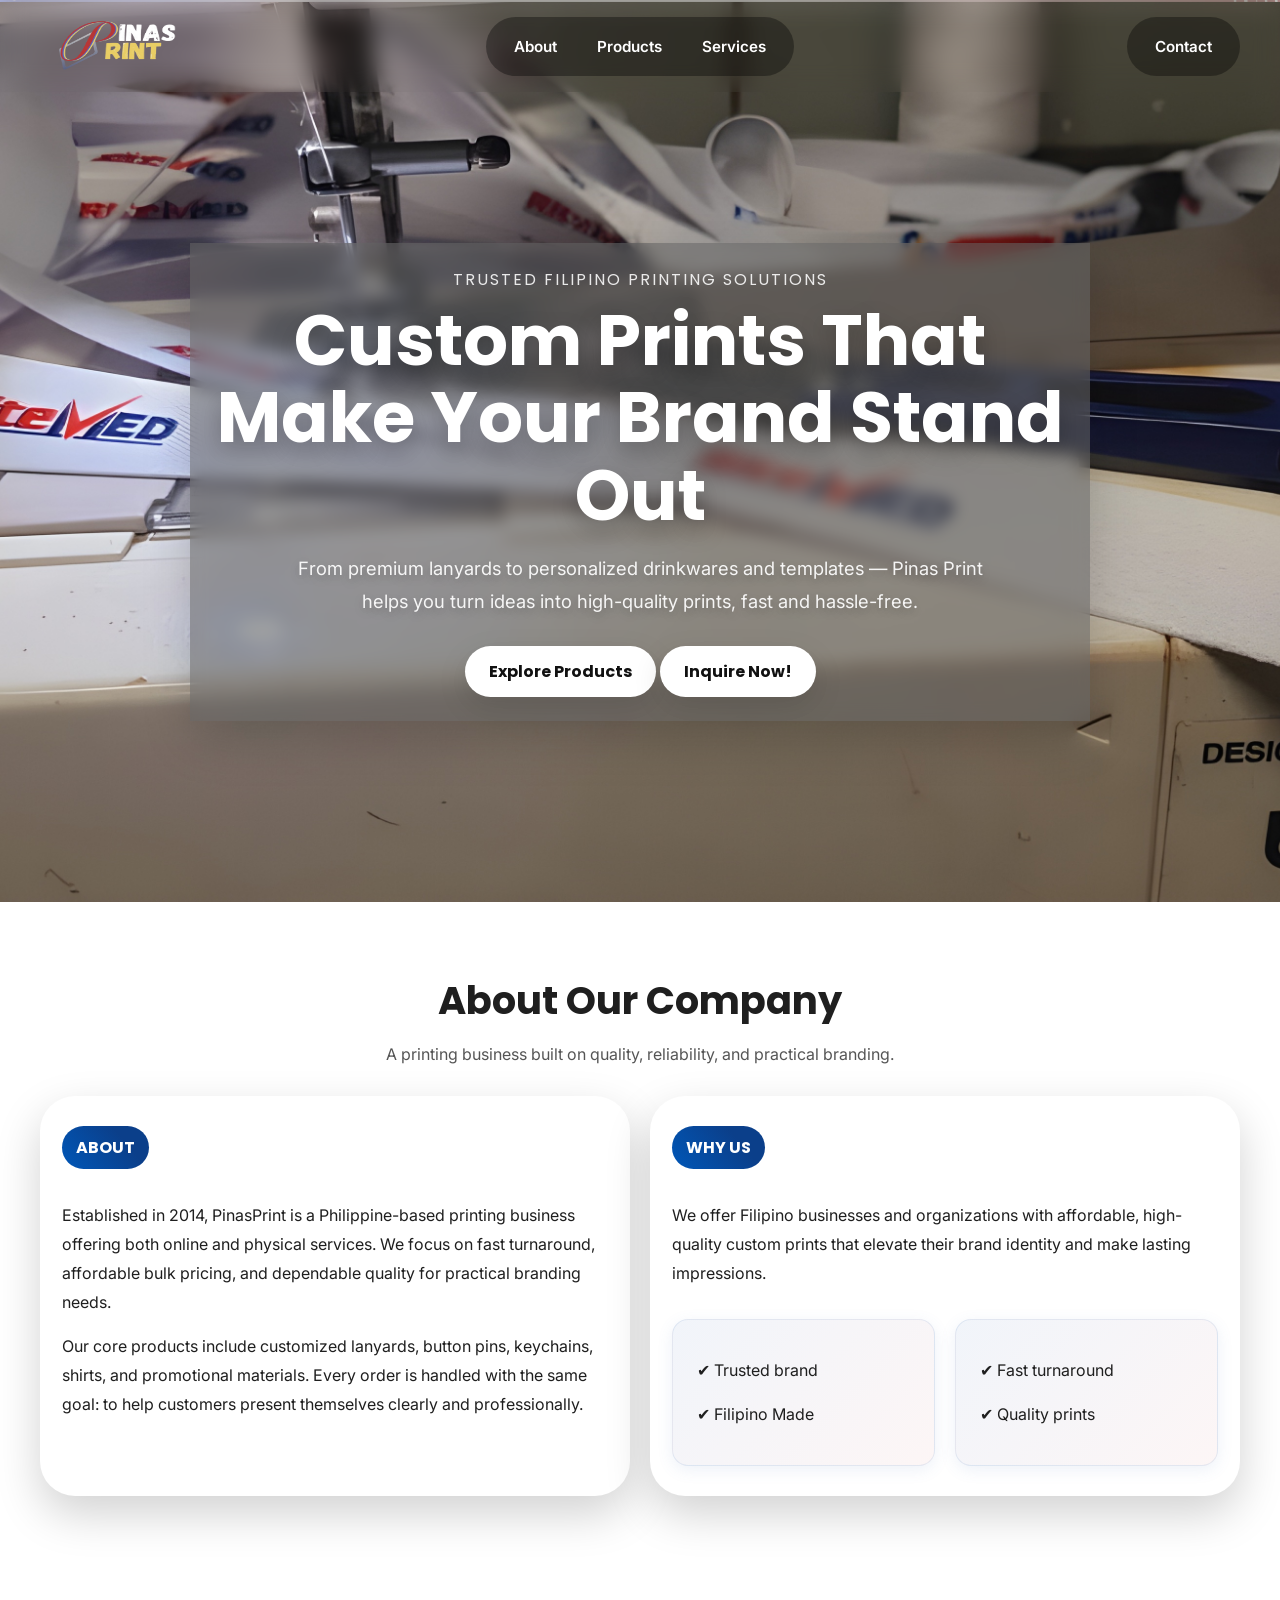
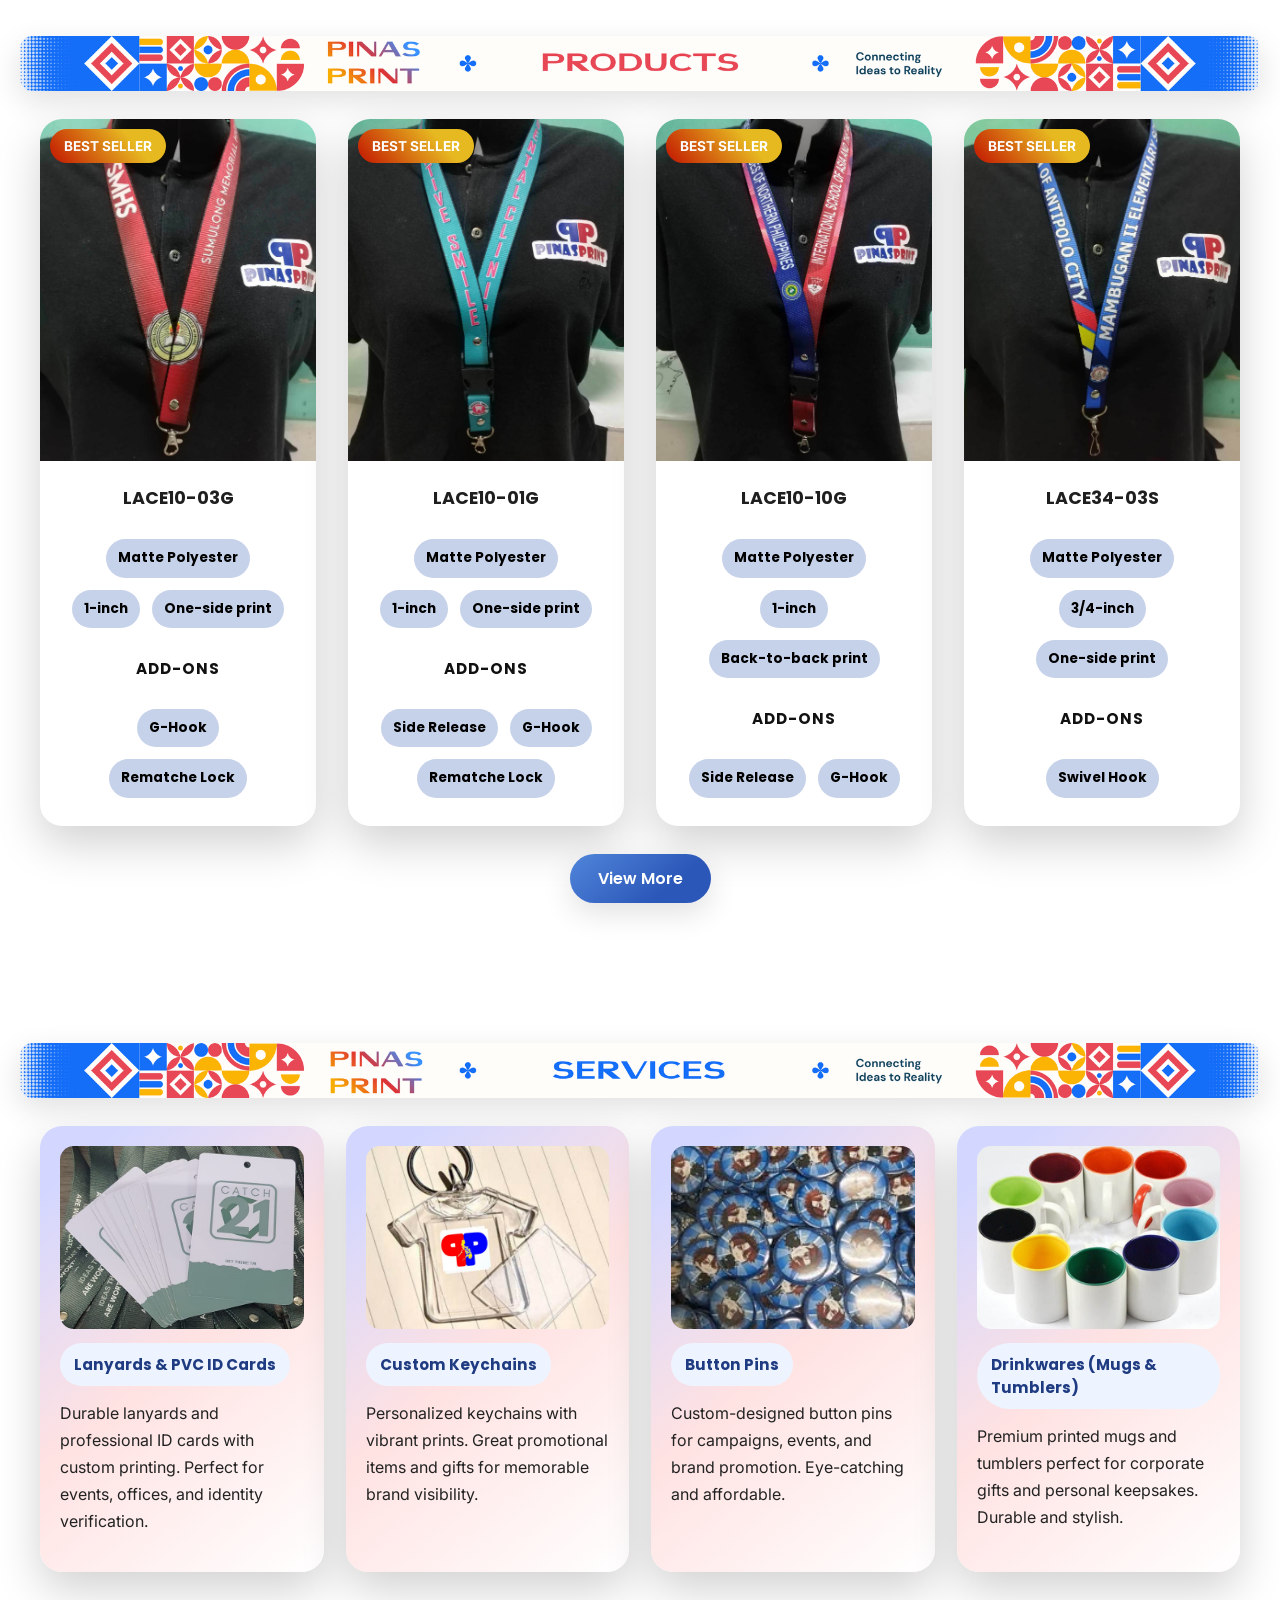
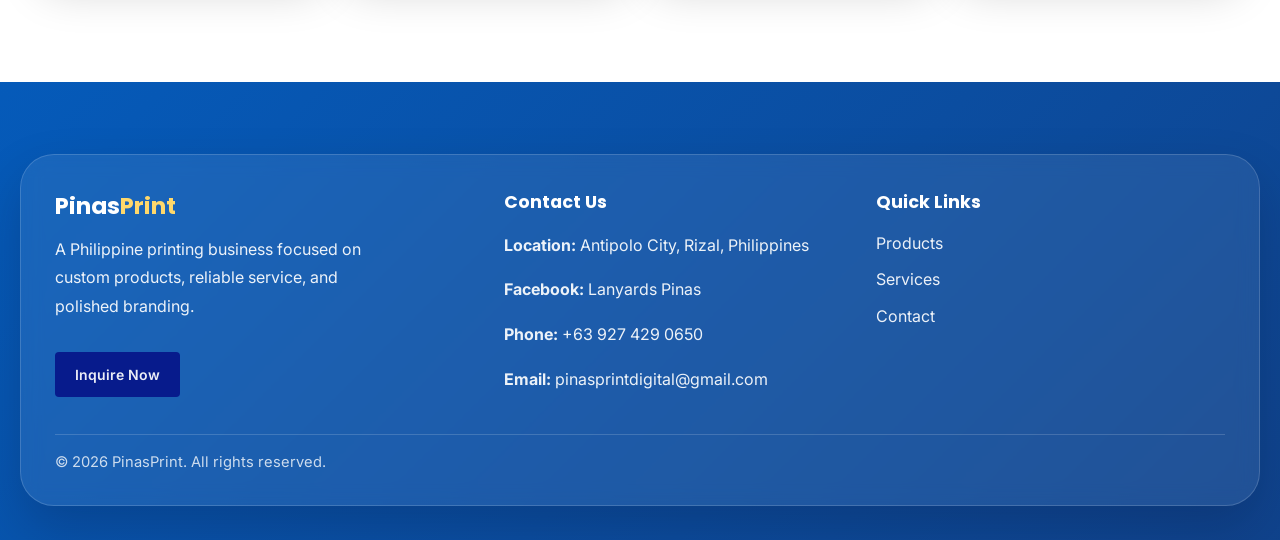
==== index.html @ 4ac99083 "Logo, background and information edit all favicon and background per webpage" ====
<!DOCTYPE html>
<html lang="en">
<head>
  <meta charset="UTF-8" />
  <meta name="viewport" content="width=device-width, initial-scale=1.0" />
  <title>PinasPrint</title>
  <link rel="icon" type="image/jpeg" href="Images/favicon.png">

  <link rel="preconnect" href="https://fonts.googleapis.com">
  <link rel="preconnect" href="https://fonts.gstatic.com" crossorigin>
  <link href="https://fonts.googleapis.com/css2?family=Poppins:wght@400;500;600;700&family=Inter:wght@400;500;600&display=swap" rel="stylesheet">

  <link rel="stylesheet" href="styles.css" />
</head>

<body>
  <header class="navbar">
    <div class="logo">
      <a href="#home" class="logo-link">
        <img src="Images/nav-logo.png" alt="PinasPrint Logo">
      </a>
    </div>

    <div class="menu-toggle" id="menuToggle">☰</div>
      <nav class="nav-links">
        <a href="#about">About</a>
        <a href="#products">Products</a>
        <a href="#services">Services</a>
      </nav>

    <nav class="nav-contact">
      <a href="#contact">Contact</a>
    </nav>
  </header>

  <section id="home" class="hero">
    <div class="hero-content">
      <p class="hero-kicker">Trusted Filipino Printing Solutions</p>
      <h1>Custom Prints That Make Your Brand Stand Out</h1>
      <p class="hero-subtitle">
        From premium lanyards to personalized drinkwares and templates — Pinas Print helps you turn ideas into high-quality prints, fast and hassle-free.
      </p>
      <a href="#products" class="hero-btn">Explore Products</a>
      <a class="hero-btn" href="form.html">Inquire Now!</a>
    </div>
  </section>
  
  <section id="about" class="about-section section-pad">
    <div class="section-head">
      <h2>About Our Company</h2>
      <p class="section-note">
        A printing business built on quality, reliability, and practical branding.
      </p>
    </div>

    <div class="about-container">
      <div class="about-box">
        <h3>ABOUT</h3>
        <p>
          Established in 2014, PinasPrint is a Philippine-based printing business offering both online and physical services.
          We focus on fast turnaround, affordable bulk pricing, and dependable quality for practical branding needs.
        </p>
        <p>
          Our core products include customized lanyards, button pins, keychains, shirts, and promotional materials.
          Every order is handled with the same goal: to help customers present themselves clearly and professionally.
        </p>
      </div>  

      <div class="about-box">
        <h3>WHY US</h3>
        <p>We offer Filipino businesses and organizations with affordable, high-quality custom prints that elevate their brand identity and make lasting impressions.</p>

        <div class="row">
          <div class="inner-box-about">
            <p>✔ Trusted brand</p>
            <p>✔ Filipino Made</p>
          </div>

          <div class="inner-box-about">
            <p>✔ Fast turnaround</p>
            <p>✔ Quality prints</p>
          </div>
        </div>
      </div>
    </div>
  </section>

 <section id="products" class="section-pad">
   <div class="section-head">
    <img src="Images/Left.png" alt="Pinas Print Products" class="section-banner">
   </div>

    <div class="product-container">
      <article class="product-box">
        <div class="card-image-wrap">
          <div class="inner-box-product">
            <h3>BEST SELLER</h3>
          </div>  
          <img src="Images/lanyard1.jpg" alt="LACE10-03G - 1-inch Matte Polyester Sublimation Lace with G-Hook and Rematche Lock" class="card-image">
        </div>
        <h4>LACE10-03G</h4>
        <div class="inline-inner-box-product">
          <p>Matte Polyester</p>
          <p>1-inch</p>
          <p>One-side print</p>
        </div>
        <p class="addon-label">ADD-ONS</p>
        <div class="inline-inner-box-product">
          <p>G-Hook</p>
          <p>Rematche Lock</p>
        </div>
      </article>

      <article class="product-box">
        <div class="inner-box-product">
          <h3>BEST SELLER</h3>
        </div>
        <div class="card-image-wrap">
          <img src="Images/lanyard2.jpg" alt="LACE10-01G - 1-inch Matte Polyester Sublimation Lace with Side Release, G-Hook and Rematche Lock" class="card-image">
        </div>
        <h4>LACE10-01G</h4>
        <div class="inline-inner-box-product">
          <p>Matte Polyester</p>
          <p>1-inch</p>
          <p>One-side print</p>
        </div>
        <p class="addon-label">ADD-ONS</p>
        <div class="inline-inner-box-product">
          <p>Side Release</p>
          <p>G-Hook</p>
          <p>Rematche Lock</p>
        </div>
      </article>

      <article class="product-box">
        <div class="inner-box-product">
          <h3>BEST SELLER</h3>
        </div>
        <div class="card-image-wrap">
          <img src="Images/lanyard3.jpg" alt="LACE10-10G - 1-inch Matte Polyester Back-to-back Sublimation Lace with Side Release and G-Hook" class="card-image">
        </div>
        <h4>LACE10-10G</h4>
        <div class="inline-inner-box-product">
          <p>Matte Polyester</p>
          <p>1-inch</p>
          <p>Back-to-back print</p>
        </div>
        <p class="addon-label">ADD-ONS</p>
        <div class="inline-inner-box-product">
          <p>Side Release</p>
          <p>G-Hook</p>
        </div>
      </article>

      <article class="product-box">
        <div class="inner-box-product">
          <h3>BEST SELLER</h3>
        </div>
        <div class="card-image-wrap">
          <img src="Images/lanyard4.jpg" alt="LACE34-03S - 3/4-inch Matte Polyester Sublimation Lace with Swivel Hook" class="card-image">
        </div>
        <h4>LACE34-03S</h4>
        <div class="inline-inner-box-product">
          <p>Matte Polyester</p>
          <p>3/4-inch</p>
          <p>One-side print</p>
        </div>
        <p class="addon-label">ADD-ONS</p>
        <div class="inline-inner-box-product">
          <p>Swivel Hook</p>
        </div>
      </article>
    </div>

    <div class="button-wrap">
      <a href="gallery.html" class="button-link">View More</a>
    </div>
  </section>

<section id="services" class="section-pad">
    <div class="section-head">
      <img src="Images/Right.png" alt="Pinas Print Services" class="section-banner">
    </div>

    <div class="services-container">
      <article class="services-box">
        <div class="inline-inner-box-services">
          <img src="Images/ID card2.jpg" alt="Variety of Custom Sublimation Lanyards in different colors and styles">
          <h3>Lanyards & PVC ID Cards</h3>
        </div>
        <p>Durable lanyards and professional ID cards with custom printing. Perfect for events, offices, and identity verification.</p>
      </article>

      <article class="services-box">
        <div class="inline-inner-box-services">
          <img src="Images/keychain.jpg" alt="Custom Printed Keychains with Sublimation Designs">
          <h3>Custom Keychains</h3>
        </div>
        <p>Personalized keychains with vibrant prints. Great promotional items and gifts for memorable brand visibility.</p>
      </article>

      <article class="services-box">
        <div class="inline-inner-box-services">
          <img src="Images/pinss.jpg" alt="Custom Printed Button Pins with Sublimation Designs">
          <h3>Button Pins</h3>
        </div>
        <p>Custom-designed button pins for campaigns, events, and brand promotion. Eye-catching and affordable.</p>
      </article>

      <article class="services-box">
        <div class="inline-inner-box-services">
          <img src="Images/mugs.jpg" alt="Custom Printed Drinkwares and Mugs with Sublimation Designs">
          <h3>Drinkwares (Mugs & Tumblers)</h3>
        </div>
        <p>Premium printed mugs and tumblers perfect for corporate gifts and personal keepsakes. Durable and stylish.</p>
      </article>
    </div>
  </section>

 <footer id="contact" class="footer">
    <div class="footer-card">
      <div class="footer-grid">
        <div>
          <div class="mini-brand">Pinas<span>Print</span></div>
          <p class="footer-text">
            A Philippine printing business focused on custom products, reliable service, and polished branding.
          </p>
          <!-- Added Inquire Now Button -->
          <a href="form.html" class="inquire-btn">Inquire Now</a>
        </div>

        <div>
          <h4>Contact Us</h4>
          <p><strong>Location:</strong> Antipolo City, Rizal, Philippines</p>
          <a href="https://www.facebook.com/aloha.quiming.1?rdid=tXYLz9HLNOjS6AUO&share_url=https%3A%2F%2Fwww.facebook.com%2Fshare%2F1DRbZT8nVP%2F#" target="_blank" rel="noopener" style="text-decoration: none;"><strong>Facebook:</strong> Lanyards Pinas</a>
          <p><strong>Phone:</strong> <a href="tel:+639274290650" style="color: inherit; text-decoration: none;">+63 927 429 0650</a></p>
          <p><strong>Email:</strong> <a href="mailto:pinasprintdigital@gmail.com" style="color: inherit; text-decoration: none;">pinasprintdigital@gmail.com</a></p>
        </div>

        <div>
          <h4>Quick Links</h4>
          <p class="footer-links"><a href="#products">Products</a></p>
          <p class="footer-links"><a href="#services">Services</a></p>
          <p class="footer-links"><a href="#contact">Contact</a></p>
        </div>
      </div>

      <div class="footer-note">
        <span>© 2026 PinasPrint. All rights reserved.</span>
      </div>
    </div>
  </footer>

  <script>
    const toggle = document.getElementById('menuToggle');
    const navLinks = document.querySelector('.nav-links');
    const navContact = document.querySelector('.nav-contact');

    toggle.addEventListener('click', () => {
    navLinks.classList.toggle('open');
    navContact.classList.toggle('open');
    });
  </script>

</body>

</html>
---- styles.css ----
:root {
  --bg: white;
  --text: #1f1f1f;
  --white: #ffffff;
  --shadow: 0 10px 30px rgba(0, 0, 0, 0.12);
  --shadow-strong: 0 18px 45px rgba(0, 0, 0, 0.18);
  --blue: rgb(80, 102, 207);
  --pink: rgb(168, 92, 92);
  --yellow: #ffd86b;
  --footer-blue: #0057b8;
  --footer-dark: #0b3f8a;
  --radius-lg: 28px;
  --radius-md: 18px;
  --radius-sm: 10px;
}

* {
  box-sizing: border-box;
}

html {
  scroll-behavior: smooth;
}

body {
  font-family: "Inter", Arial, Helvetica, sans-serif;
  margin: 0;
  background: var(--bg);
  color: var(--text);
  overflow-x: hidden;
  
  background-image: url("Images/bg-image.png");
  background-repeat: no-repeat;
  background-position: center center;
  background-size: cover;
  background-attachment: fixed;
}

img {
  max-width: 100%;
  display: block;
}

a {
  text-decoration: none;
}

.section-pad {
  padding: 70px 20px;
}

.section-head {
  text-align: center;
  margin-bottom: 28px;
}

h2 {
  margin: 0 0 12px;
  font-family: "Poppins", Arial, sans-serif;
  font-size: clamp(1.7rem, 3vw, 2.4rem);
  /* Removed unnatural letter spacing */
}

.section-note {
  margin: 0 auto;
  max-width: 720px;
  line-height: 1.7;
  color: #555;
  font-size: 1rem;
}

.section-banner {
  width: 100%;
  max-width: 1400px; /* Aligns with your other container max-widths */
  height: auto;
  margin: 0 auto 16px auto;
  display: block;
  border-radius: 12px;
  box-shadow: var(--shadow);
}
/* --- Adjusted Navbar for 3-Column Layout --- */
.navbar {
  display: grid;
  grid-template-columns: 1fr auto 1fr;
  align-items: center;
  gap: 20px;
  z-index: 1000;
  min-height: 74px;
  padding: 10px 40px;
  position: sticky;
  top: 0;
  background: transparent;
  backdrop-filter: blur(12px);
  transition: background 0.35s ease, backdrop-filter 0.35s ease;
  border-bottom: none;
}

.navbar:hover {
  background: linear-gradient(to right, rgb(150, 164, 232) 0%, rgb(232, 232, 232) 30%,rgb(232, 232, 232) 70%, rgb(168, 92, 92) 100%);
}

.logo {
  display: flex;
  align-items: center;
  gap: 8px;
  justify-self: start;
}

.logo-link {
  display: inline-flex;
}

.logo img {
  height: 52px;
  width: 120px;
}

.logo-text {
  font-family: "Poppins", Arial, sans-serif;
  font-size: 1.35rem;
  font-weight: 700; /* Softened from 900 */
  line-height: 1.05;
  color: #ffffff;
}

.logo-text span {
  color: var(--yellow);
}

.nav-links {
  display: flex;
  align-items: center;
  flex-wrap: wrap;
  justify-content: center;
  gap: 8px;
  background: rgba(0, 0, 0, 0.35); 
  border-radius: 999px;
  padding: 10px 12px;
  justify-self: center; /* Locks links to the exact center */
}

.nav-contact {
  display: flex;
  align-items: center;
  flex-wrap: wrap;
  justify-content: center;
  gap: 8px;
  background: rgba(0, 0, 0, 0.35); 
  border-radius: 999px;
  padding: 10px 12px;
  justify-self: end; /* Pushes contact to the right */
}


.navbar a {
  color: white;
  font-size: 0.95rem;
  font-weight: 600; /* Softened from 700 */
  padding: 10px 16px;
  border-radius: 999px;
  transition: background 0.25s ease, transform 0.25s ease, color 0.25s ease;
}

.navbar a:hover {
  background: rgba(255, 255, 255, 0.16);
  transform: translateY(-1px);
  color: var(--yellow);
}

.menu-toggle {
  display: none;
  flex-direction: column;
  gap: 4px;
  cursor: pointer;
}

.hero {
  position: relative;
  min-height: 100vh;
  margin-top: -90px;
  padding: 130px 20px 70px;
  display: grid;
  place-items: center;
  text-align: center;
  color: white;
  background:
    url("Images/hero-image-1.jpg") center/cover no-repeat;
}

.hero-content {
  position: relative;
  z-index: 1;
  max-width: 900px;
  padding: 24px;
  /*border: 1px solid black;*/
  background: rgba(99, 99, 99, 0.555);
  backdrop-filter: blur(8px);
  box-shadow: var(--shadow-strong);
}

.hero-kicker {
  margin: 0 0 10px;
  font-family: "Poppins", Arial, sans-serif;
  font-size: 1rem;
  letter-spacing: 2px; /* Humanized tracking */
  text-transform: uppercase;
  color: rgba(255, 255, 255, 0.88);
}

.hero h1 {
  margin: 0;
  font-family: "Poppins", Arial, sans-serif;
  font-size: clamp(2.4rem, 6vw, 4.4rem);
  line-height: 1.1;
  text-shadow: 0 10px 24px rgba(0, 0, 0, 0.28);
}

.hero-subtitle {
  margin: 18px auto 28px;
  max-width: 60ch;
  font-size: clamp(1rem, 2vw, 1.15rem);
  line-height: 1.8;
  color: rgba(255, 255, 255, 0.92);
  text-shadow: 0 4px 10px rgba(0, 0, 0, 0.22);
}

.hero-btn {
  display: inline-block;
  padding: 13px 24px;
  border-radius: 999px;
  background: white;
  color: #111;
  font-weight: 700;
  font-family: "Poppins", Arial, sans-serif;
  box-shadow: var(--shadow);
  transition: transform 0.2s ease, box-shadow 0.2s ease;
}

.hero-btn:hover {
  transform: translateY(-2px);
  box-shadow: var(--shadow-strong);
}

.background-image {
  position: fixed;
  top: 0;
  left: 0;
  width: 100%;
  height: 100%;
  z-index: -1;
}

.about-container {
  display: flex;
  flex-wrap: wrap;
  justify-content: center;
  gap: 20px;
  margin: 10px auto 0;
  padding: 0 20px;
  max-width: 1400px;
}

.about-box {
  min-width: 320px;
  flex: 1 1 480px;
  background: white;
  padding: 30px 22px;
  border-radius: 35px;
  box-shadow: var(--shadow-strong);
}

.about-box h3 {
  display: inline-block;
  margin: 0 0 16px;
  font-size: 1rem;
  font-family: "Poppins", Arial, sans-serif;
  color: #ffffff;
  padding: 9px 14px;
  background: linear-gradient(50deg, var(--footer-blue) 0%, var(--footer-dark) 70%);
  border-radius: 999px;
}

.about-box p {
  line-height: 1.8;
}

.row {
  display: grid;
  grid-template-columns: repeat(2, minmax(0, 1fr));
  gap: 20px;
}

.inner-box-about {
  margin-top: 15px;
  padding: 20px 24px;
  background: linear-gradient(135deg, rgba(76, 120, 190, 0.08), rgba(226, 137, 137, 0.08));
  border-left: none;
  border-radius: 16px;
  box-shadow: 0 4px 16px rgba(76, 120, 190, 0.1);
  border: 1px solid rgba(76, 120, 190, 0.12);
  transition: all 0.3s ease;
}

.inner-box-about:hover {
  background: linear-gradient(135deg, rgba(76, 120, 190, 0.12), rgba(226, 137, 137, 0.12));
  box-shadow: 0 6px 24px rgba(76, 120, 190, 0.15);
}

.product-container {
  display: grid;
  grid-template-columns: repeat(auto-fit, minmax(250px, 1fr));
  gap: 32px;
  margin: 0 auto;
  padding: 0 20px;
  max-width: 1400px;
}

.product-box {
  background: white;
  border-radius: 22px;
  box-shadow: var(--shadow-strong);
  display: flex;
  overflow: hidden;
  flex-direction: column;
  transition: transform 0.25s ease, box-shadow 0.25s ease;
  min-height: 100%;
}

.product-box:hover {
  transform: translateY(-6px);
  box-shadow: 0 22px 50px rgba(0, 0, 0, 0.22);
}

.product-box p {
  font-size: 0.95rem;
  color: #111;
  line-height: 1.65;
}

.product-box h4 {
  margin: 24px auto 0;
  font-family: "Poppins", Arial, sans-serif;
  font-size: 1.1rem;
}

.inner-box-product h3 {
  position: absolute;
  text-align: end;
  margin: 10px;
  font-size: 0.85rem;
  color: #ffffff;
  padding: 9px 14px;
  background: linear-gradient(50deg, #c21500 0%, #e7b921 70%);
  border-radius: 999px;
  z-index: 1;
}

.card-image {
  position: relative;
  object-fit: cover;
}

.inline-inner-box-product {
  display: flex;
  gap: 12px;
  flex-wrap: wrap;
  justify-content: center;
  width: 100%;
  padding: 28px 28px;
}

.inline-inner-box-product p {
  display: inline-flex;
  align-items: center;
  justify-content: center;
  font-family: "Poppins", Arial, sans-serif;
  font-size: 0.85rem;
  font-weight: 700;
  color: black;
  background-color: #c6d2e9;
  border-radius: 999px;
  padding: 8px 12px;
  margin: 0;
  min-height: 34px;
}

.addon-label {
  text-align: center;
  font-family: "Poppins", Arial, sans-serif;
  margin: 0px;
  font-weight: 700;
  letter-spacing: 1px;
  color: #333;
  font-size: 0.88rem;
}

.button-wrap {
  display: flex;
  justify-content: center;
  margin-top: 28px;
}

.button-link {
  display: inline-block;
  font-family: "Poppins", Arial, sans-serif;
  font-size: 1rem;
  font-weight: 600;
  color: white;
  padding: 12px 28px;
  border-radius: 999px;
  text-decoration: none;
  background: linear-gradient(140deg, rgb(80, 133, 218) 0%, rgb(43, 87, 184) 70%);
  box-shadow: var(--shadow);
  transition: transform 0.25s ease, box-shadow 0.25s ease;
}

.button-link:hover {
  transform: translateY(-2px);
  box-shadow: 0 0 20px rgba(0, 0, 0, 0.28);
}

.services-container {
  display: grid;
  grid-template-columns: repeat(auto-fit, minmax(250px, 1fr));
  gap: 22px;
  margin: 0 auto;
  padding: 0 20px;
  max-width: 1400px;
}

.services-box {
  background: linear-gradient(140deg, rgb(211, 215, 255) 10%, rgb(255, 226, 226) 50%, rgb(255, 255, 255) 100%);
  padding: 20px;
  border-radius: 22px;
  box-shadow: var(--shadow-strong);
  transition: transform 0.25s ease, box-shadow 0.25s ease;
}

.services-box:hover {
  transform: translateY(-6px);
  box-shadow: 0 22px 50px rgba(0, 0, 0, 0.22);
}

.inline-inner-box-services {
  display: flex;
  flex-direction: column;
  gap: 14px;
  align-items: flex-start;
}

.inline-inner-box-services img {
  width: 100%;
  aspect-ratio: 4 / 3;
  object-fit: cover;
  border-radius: 14px;
}

.inline-inner-box-services h3 {
  display: inline-block;
  margin: 0;
  font-size: 0.95rem;
  font-weight: 700;
  color: #1f3b82;
  padding: 10px 14px;
  background: #eef4ff;
  border-radius: 999px;
  font-family: "Poppins", Arial, sans-serif;
}

.services-box p {
  margin-top: 14px;
  line-height: 1.7;
  color: #222;
}

.footer {
  padding: 72px 20px 34px;
  background: linear-gradient(135deg, rgba(0, 87, 184, 0.98), rgba(11, 63, 138, 0.98));
  color: #fff;
  margin-top: 40px;
}

.footer-card {
  max-width: 1240px;
  margin: auto;
  padding: 34px;
  border-radius: 34px;
  background: rgba(255, 255, 255, 0.08);
  border: 1px solid rgba(255, 255, 255, 0.16);
  box-shadow: 0 22px 50px rgba(2, 8, 23, 0.18);
  backdrop-filter: blur(10px);
}

.footer-grid {
  display: grid;
  grid-template-columns: 1.1fr .9fr .9fr;
  gap: 22px;
}

.footer h4 {
  margin: 0 0 14px;
  color: #fff;
  font-size: 1.1rem;
  font-family: "Poppins", Arial, sans-serif;
}

.footer p,
.footer a {
  color: rgba(255, 255, 255, 0.92);
  line-height: 1.8;
}

.footer a:hover {
  text-decoration: underline;
}

.mini-brand {
  font-weight: 700;
  font-size: 1.45rem;
  font-family: "Poppins", Arial, sans-serif;
}

.footer .mini-brand span {
  color: var(--yellow);
}

.footer-text {
  margin-top: 12px;
  max-width: 34ch;
}

.footer-note {
  border-top: 1px solid rgba(255, 255, 255, 0.16);
  margin-top: 24px;
  padding-top: 18px;
  display: flex;
  justify-content: space-between;
  gap: 12px;
  flex-wrap: wrap;
  color: rgba(255, 255, 255, 0.78);
  font-size: .92rem;
}

.footer-links {
  margin: 0 0 8px;
}

.footer-links a:hover {
  text-decoration: underline;
}

#products,
#services,
#about {
  scroll-margin-top: 90px;
}

/* --- INQUIRE NOW BUTTON (FOOTER) --- */
.inquire-btn {
    display: inline-block;
    background-color: #071b8c; /* Adjust to match your brand color */
    color: #ffffff;
    padding: 10px 20px;
    margin-top: 15px;
    border-radius: 4px;
    text-decoration: none;
    font-weight: 600;
    font-size: 14px;
    transition: background-color 0.2s ease;
}

.inquire-btn:hover {
    background-color: #1a2456;
}

/* --- INQUIRY FORM STYLES --- */
.form-container {
    background-color: #ffffff;
    width: 100%;
    max-width: 800px;
    padding: 40px 60px;
    border: 1px solid #ddd;
    box-shadow: 0 4px 8px rgba(0,0,0,0.05);
    border-radius: 8px;
    margin: 40px 0;
}

.form-title {
    margin-bottom: 30px;
}

.form-title h1 {
    font-size: 32px;
    margin-bottom: 5px;
    color: #2c365d;
}

.form-title p {
    font-size: 16px;
    color: #666;
}

.form-group {
    margin-bottom: 20px;
}

.main-label {
    display: block;
    font-weight: 600;
    margin-bottom: 8px;
    font-size: 15px;
    color: #333;
}

.sub-label, .helper-text {
    display: block;
    font-size: 12px;
    color: #777;
    margin-top: 5px;
}

.error-msg {
    display: none;
    font-size: 12px;
    color: #d9534f;
    margin-top: 5px;
}

input[type="text"], input[type="tel"], input[type="email"], textarea {
    width: 100%;
    padding: 12px;
    border: 1px solid #ccc;
    border-radius: 4px;
    font-size: 14px;
    outline: none;
    transition: border-color 0.2s;
}

input:focus, textarea:focus {
    border-color: #1a2456;
}

textarea {
    resize: vertical;
    min-height: 120px;
}

.name-inputs {
    display: flex;
    gap: 20px;
}

.input-wrapper {
    flex: 1;
}

.phone-group {
    display: flex;
    align-items: center;
}

.phone-prefix {
    background-color: #f4f4f4;
    border: 1px solid #ccc;
    border-right: none;
    padding: 12px 15px;
    border-radius: 4px 0 0 4px;
    font-size: 14px;
    color: #555;
}

.phone-group input {
    border-radius: 0 4px 4px 0;
}

.submit-wrapper {
    text-align: center;
    margin-top: 40px;
}

#submitBtn {
    background-color: #0b1340;
    color: #ffffff;
    border: none;
    padding: 14px 40px;
    font-size: 16px;
    font-weight: 600;
    border-radius: 4px;
    cursor: pointer;
    transition: background-color 0.2s;
}

#submitBtn:hover {
    background-color: #1a2456;
}

@media (max-width: 600px) {
    .name-inputs {
        flex-direction: column;
        gap: 10px;
    }
    .form-container {
        padding: 30px 20px;
    }
}

@media (max-width: 1024px) {
  .navbar {
    padding: 12px 20px;
  }

  .hero {
    padding: 120px 20px 60px;
  }
}

@media (max-width: 900px) {
  .navbar {
    grid-template-columns: 1fr auto;
  }

  .nav-logo {
    justify-content: center;
  }

  .nav-links, .nav-contact {
    display: none;
  }

  .menu-toggle {
    display: block;
    font-size: 2.25rem;
  }

  .nav-links,
  .nav-contact {
    display: none;
    width: 100%;
    flex-direction: column;
    align-items: center;
    border-radius: 16px;
    padding: 12px;
    background: rgba(0, 0, 0, 0.75);
    backdrop-filter: blur(12px);
    grid-column: 1 / -1;
  }

  .nav-links.open,
  .nav-contact.open {
    display: flex;
  }

  .footer-grid,
  .row {
    grid-template-columns: 1fr;
  }

  .about-box {
    min-width: 0;
  }
}

@media (max-width: 480px) {
  .logo img {
    width: 46px;
    height: 46px;
  }

  .logo-text {
    font-size: 1.15rem;
  }

  .hero {
    min-height: 76vh;
    padding-top: 110px;
  }

  .hero-kicker {
    font-size: 0.82rem;
  }

  .hero-btn,
  .button-link {
    width: 100%;
    text-align: center;
  }

  .navbar a {
    font-size: 0.82rem;
    padding: 8px 10px;
  }

  .about-box,
  .product-box,
  .services-box {
    padding: 18px;
  }

  .inline-inner-box-product p {
    width: auto;
  }
}
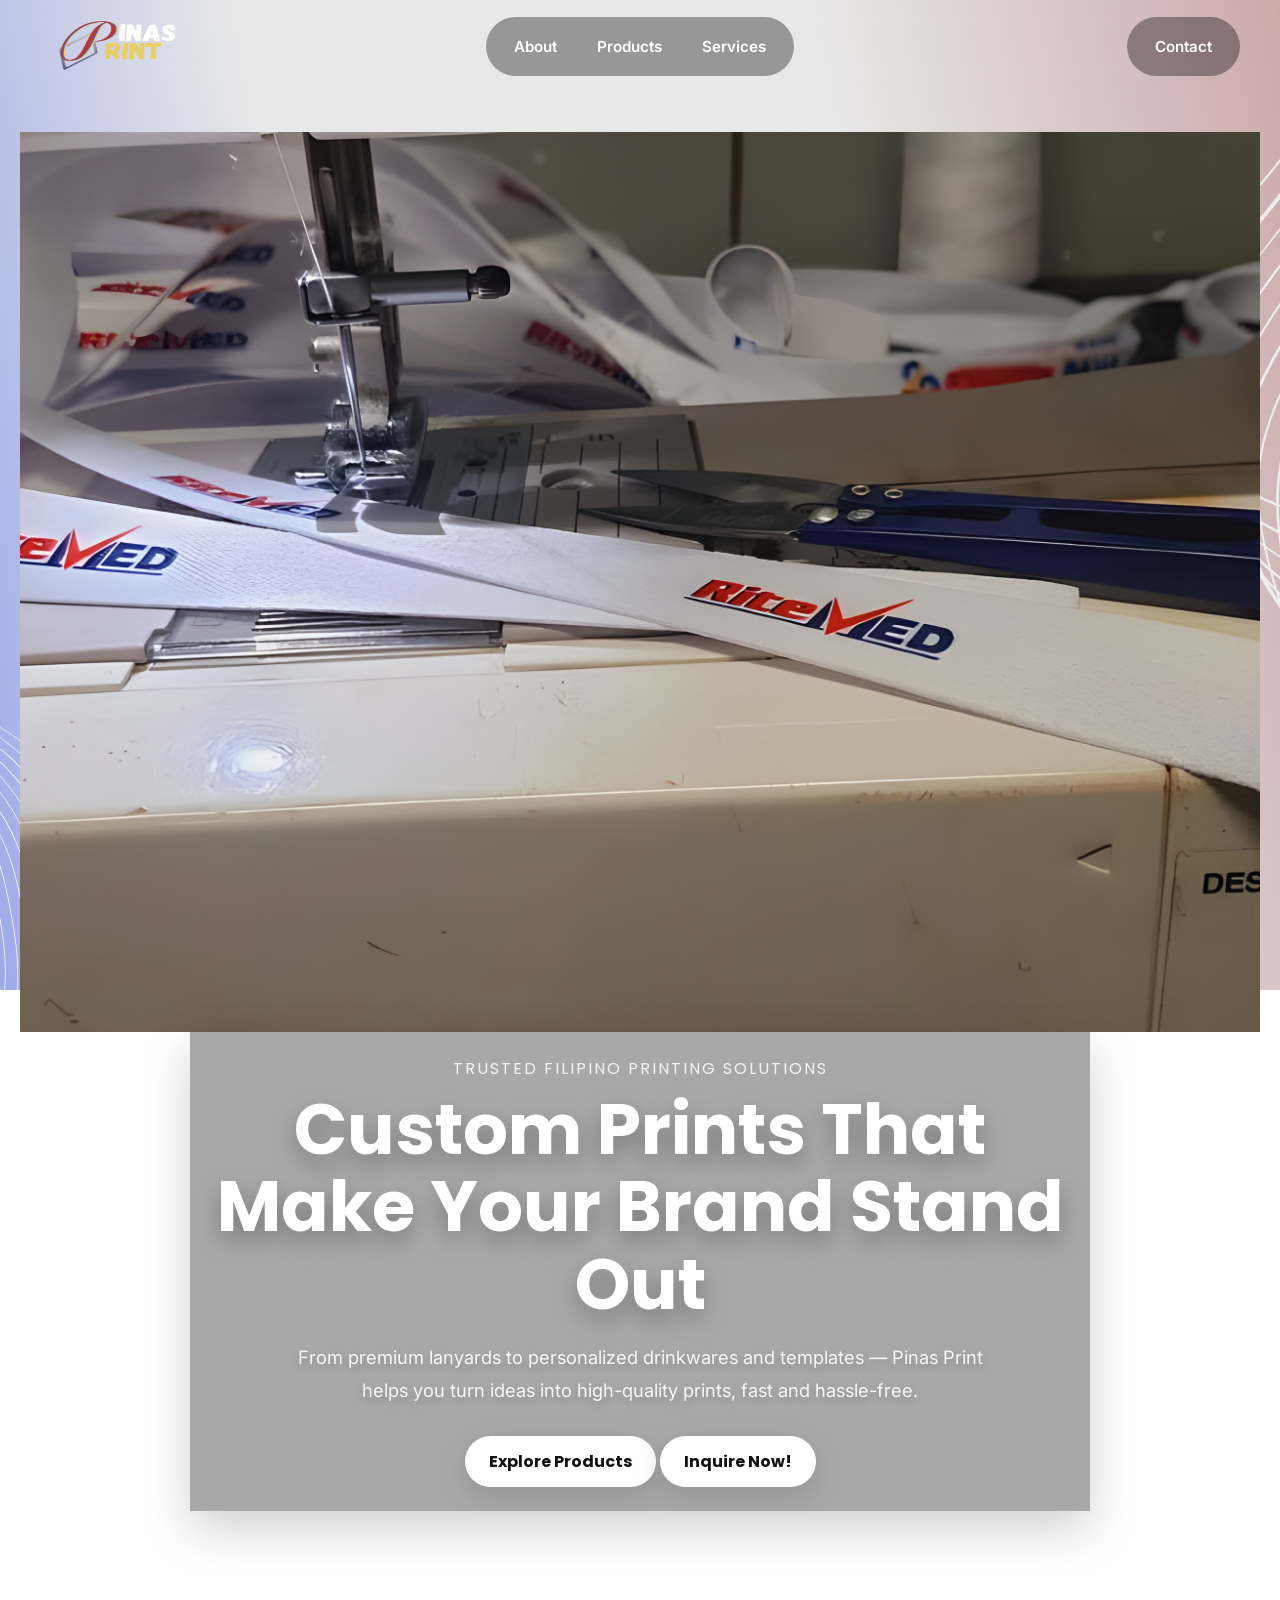
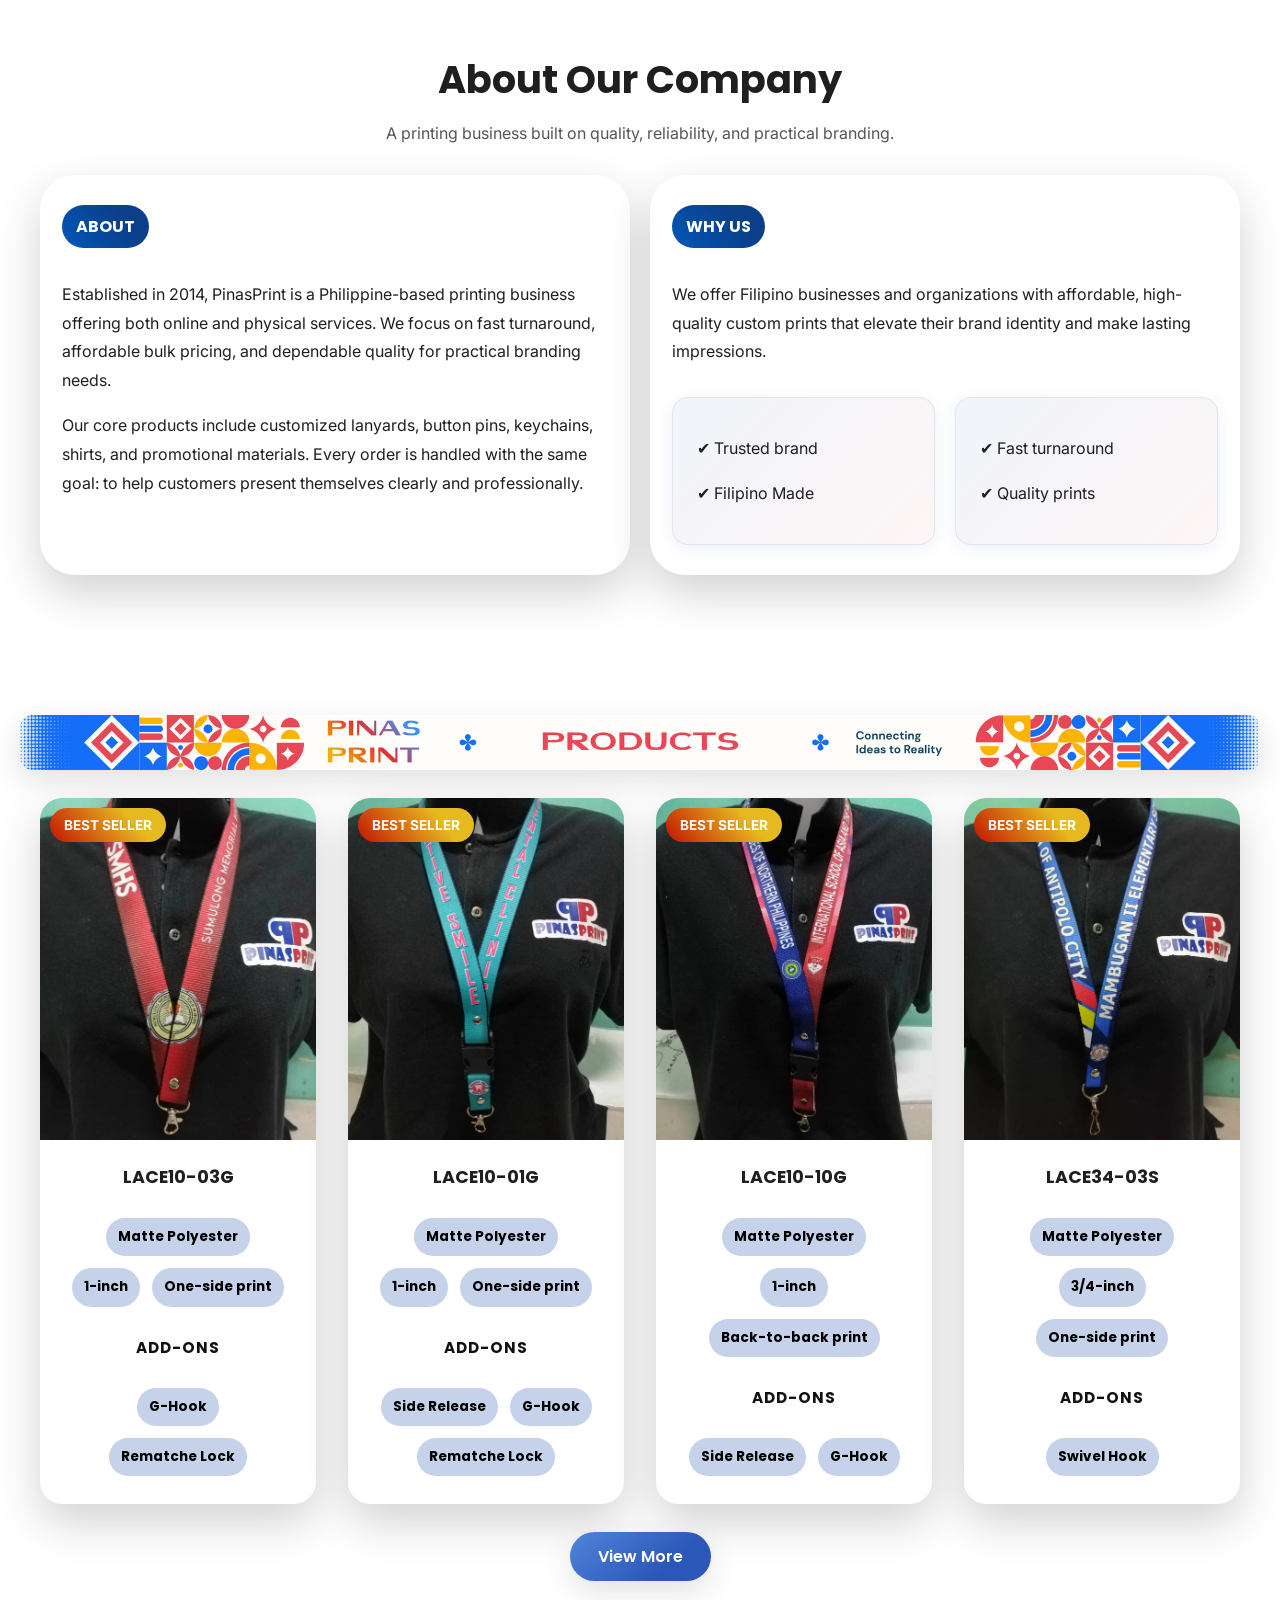
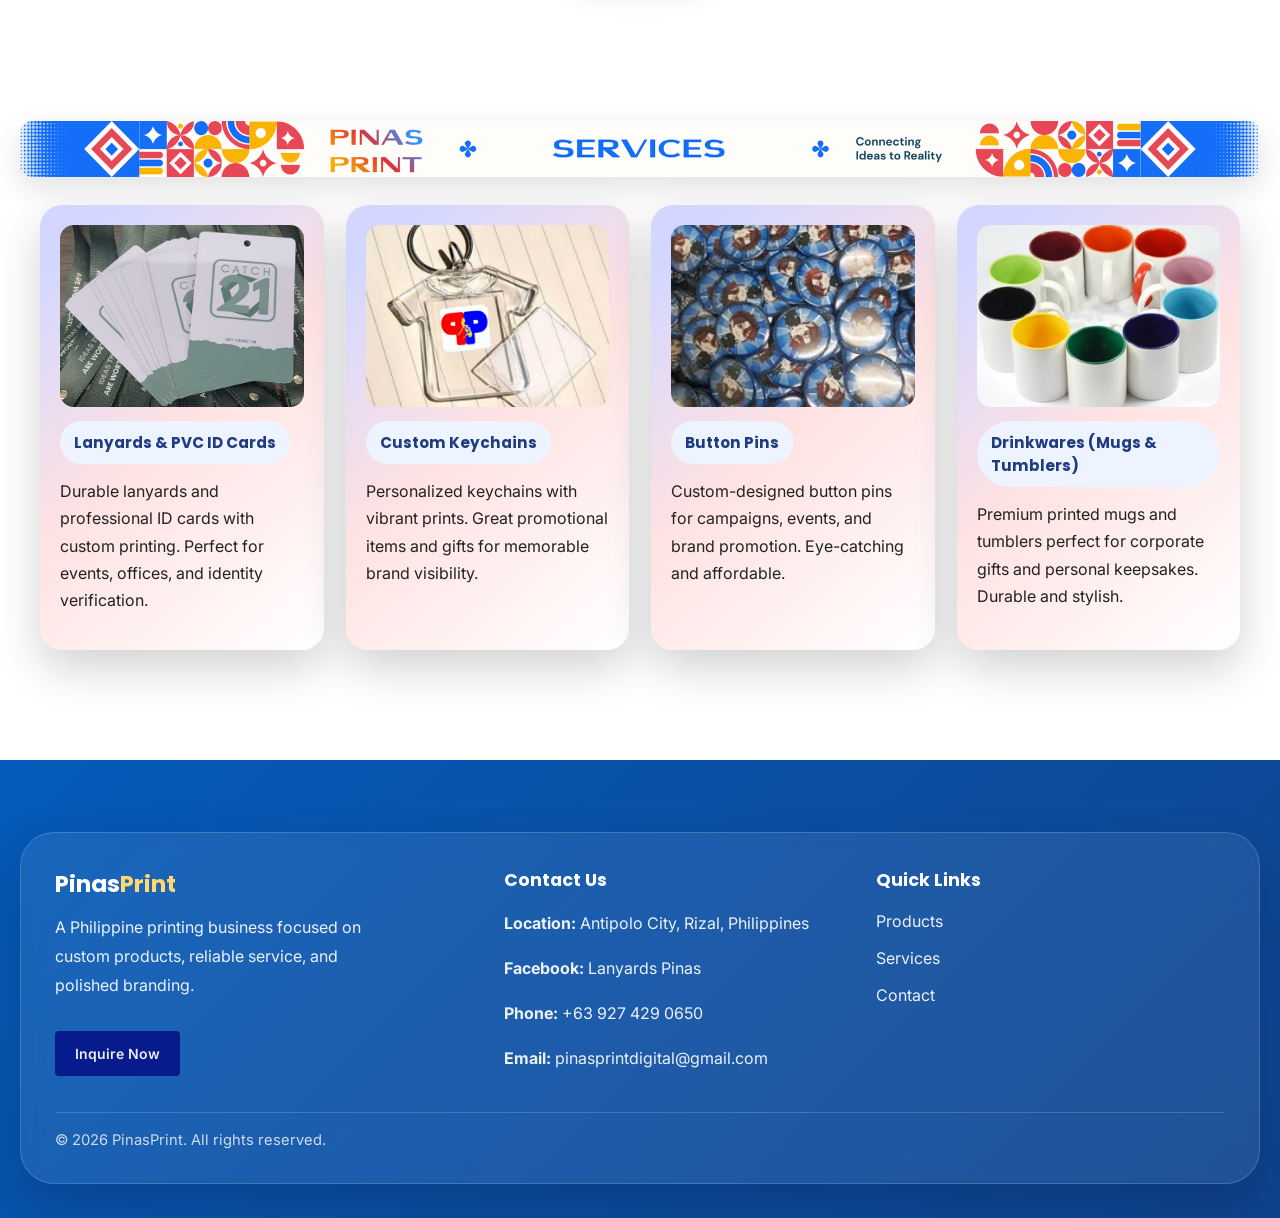
==== commit 2cbfd7ad: "background" ====
--- a/index.html
+++ b/index.html
@@ -34,6 +34,7 @@
   </header>
 
   <section id="home" class="hero">
+    <img src="Images/hero-image-1.jpg" alt="Hero Image">
     <div class="hero-content">
       <p class="hero-kicker">Trusted Filipino Printing Solutions</p>
       <h1>Custom Prints That Make Your Brand Stand Out</h1>
--- a/styles.css
+++ b/styles.css
@@ -32,7 +32,8 @@
   background-image: url("Images/bg-image.png");
   background-repeat: no-repeat;
   background-position: center center;
-  background-size: cover;
+  width: 100vw;
+  height: 100vh;
   background-attachment: fixed;
 }
 
@@ -183,8 +184,12 @@
   place-items: center;
   text-align: center;
   color: white;
-  background:
-    url("Images/hero-image-1.jpg") center/cover no-repeat;
+}
+
+.hero img {
+  width: 100vw;
+  height: 100vh;
+  object-fit: cover;
 }
 
 .hero-content {
@@ -239,15 +244,6 @@
 .hero-btn:hover {
   transform: translateY(-2px);
   box-shadow: var(--shadow-strong);
-}
-
-.background-image {
-  position: fixed;
-  top: 0;
-  left: 0;
-  width: 100%;
-  height: 100%;
-  z-index: -1;
 }
 
 .about-container {
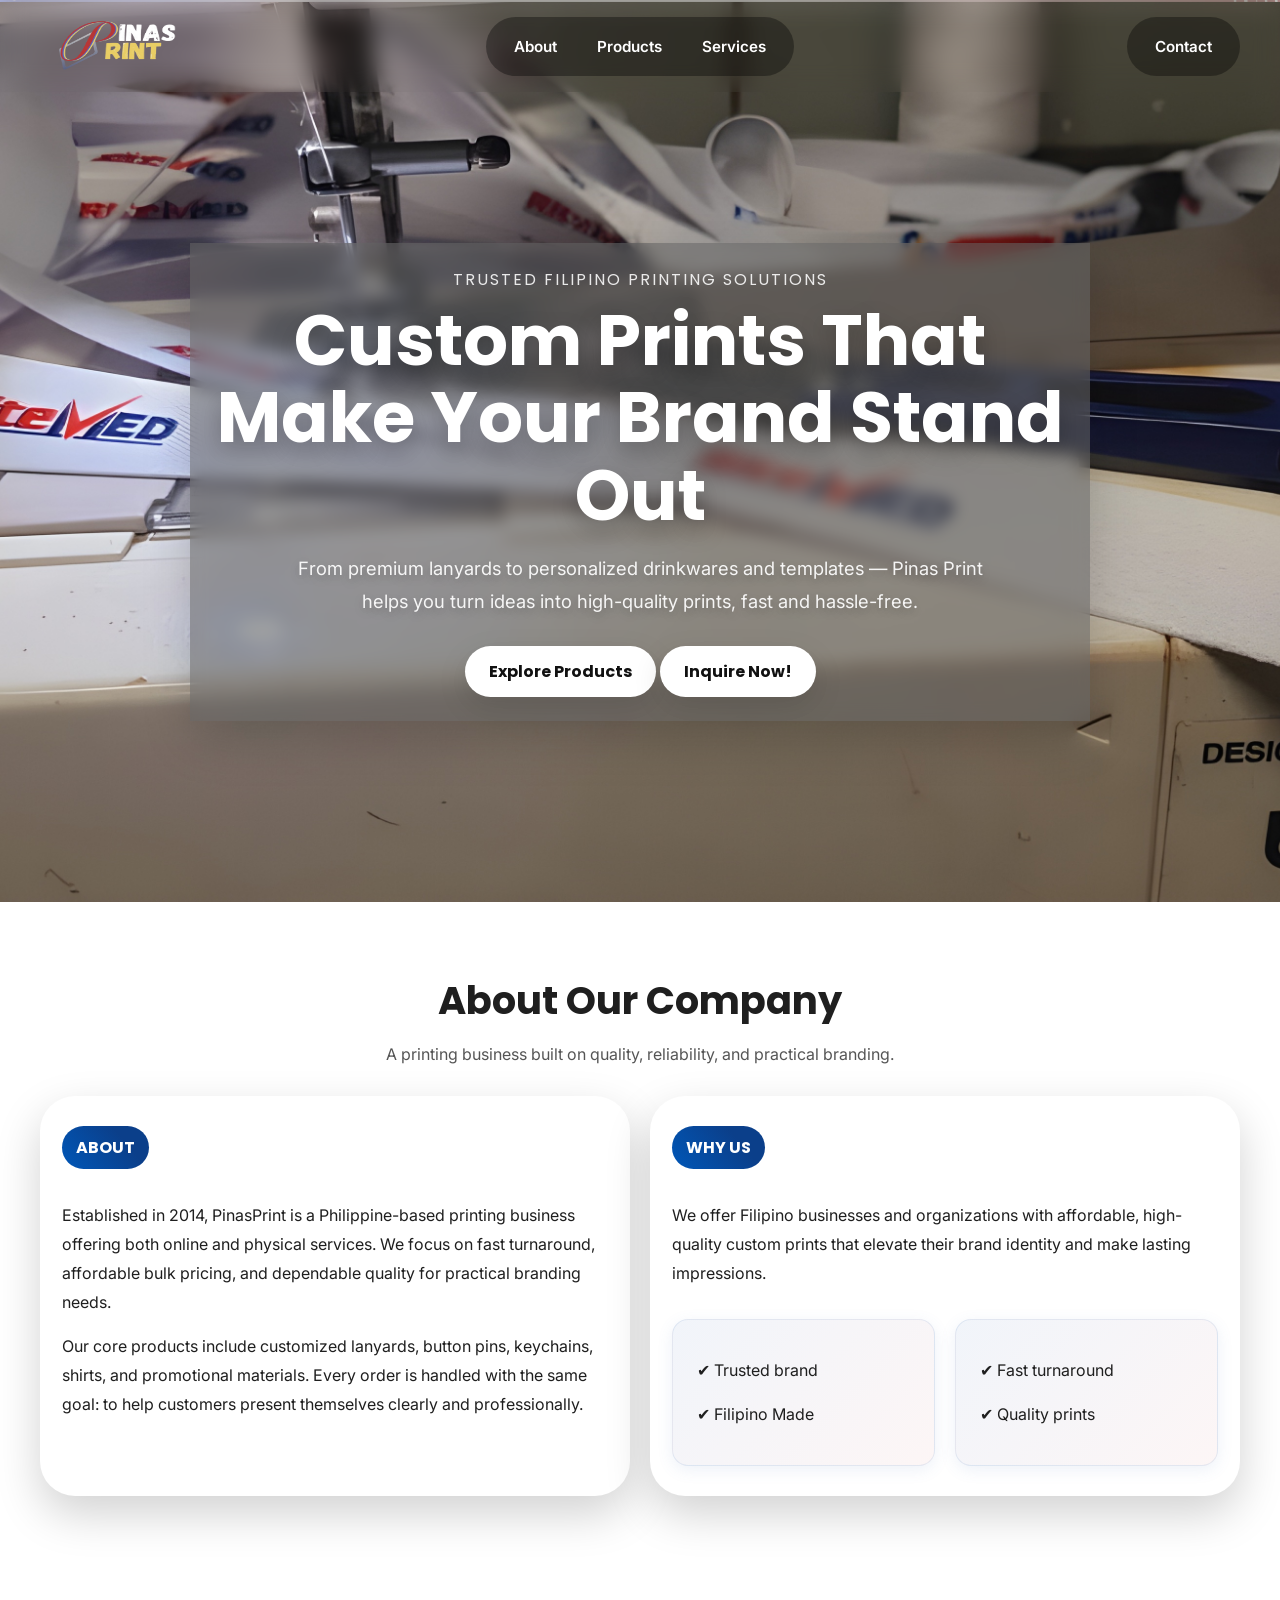
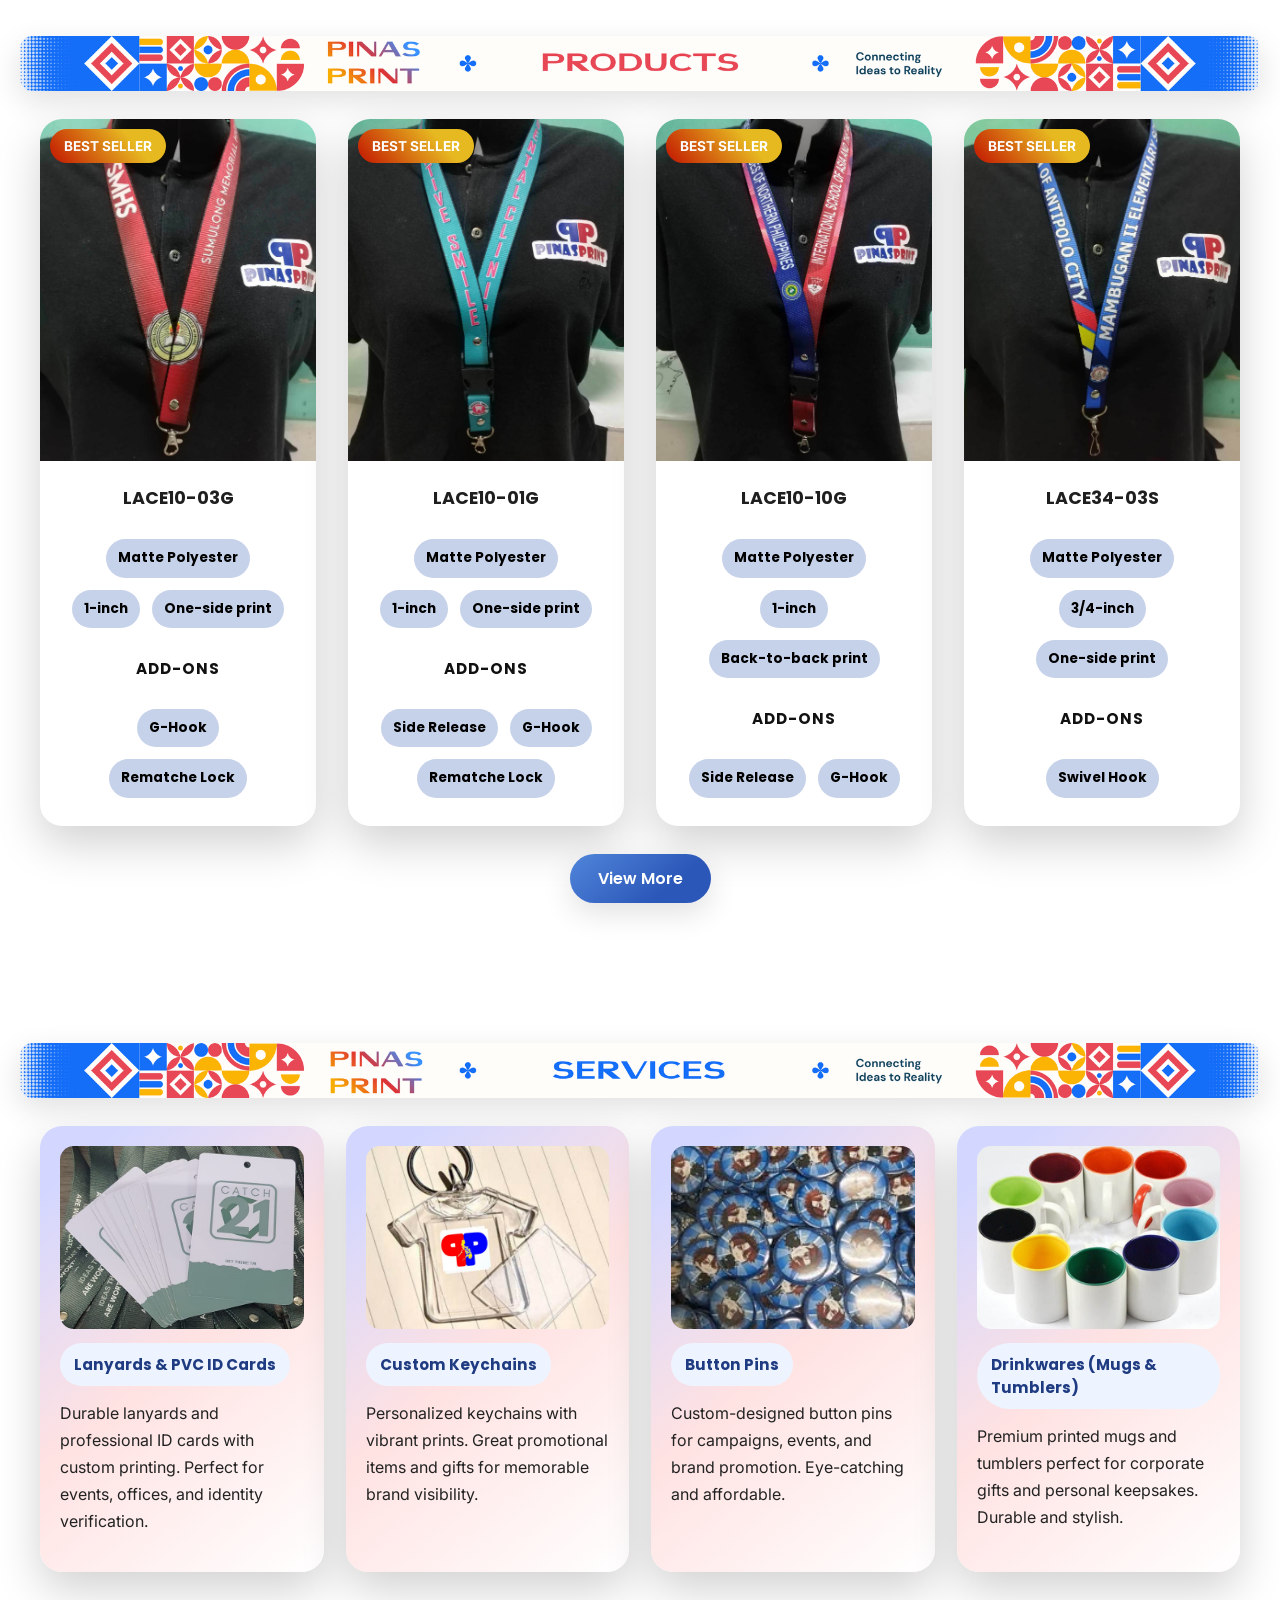
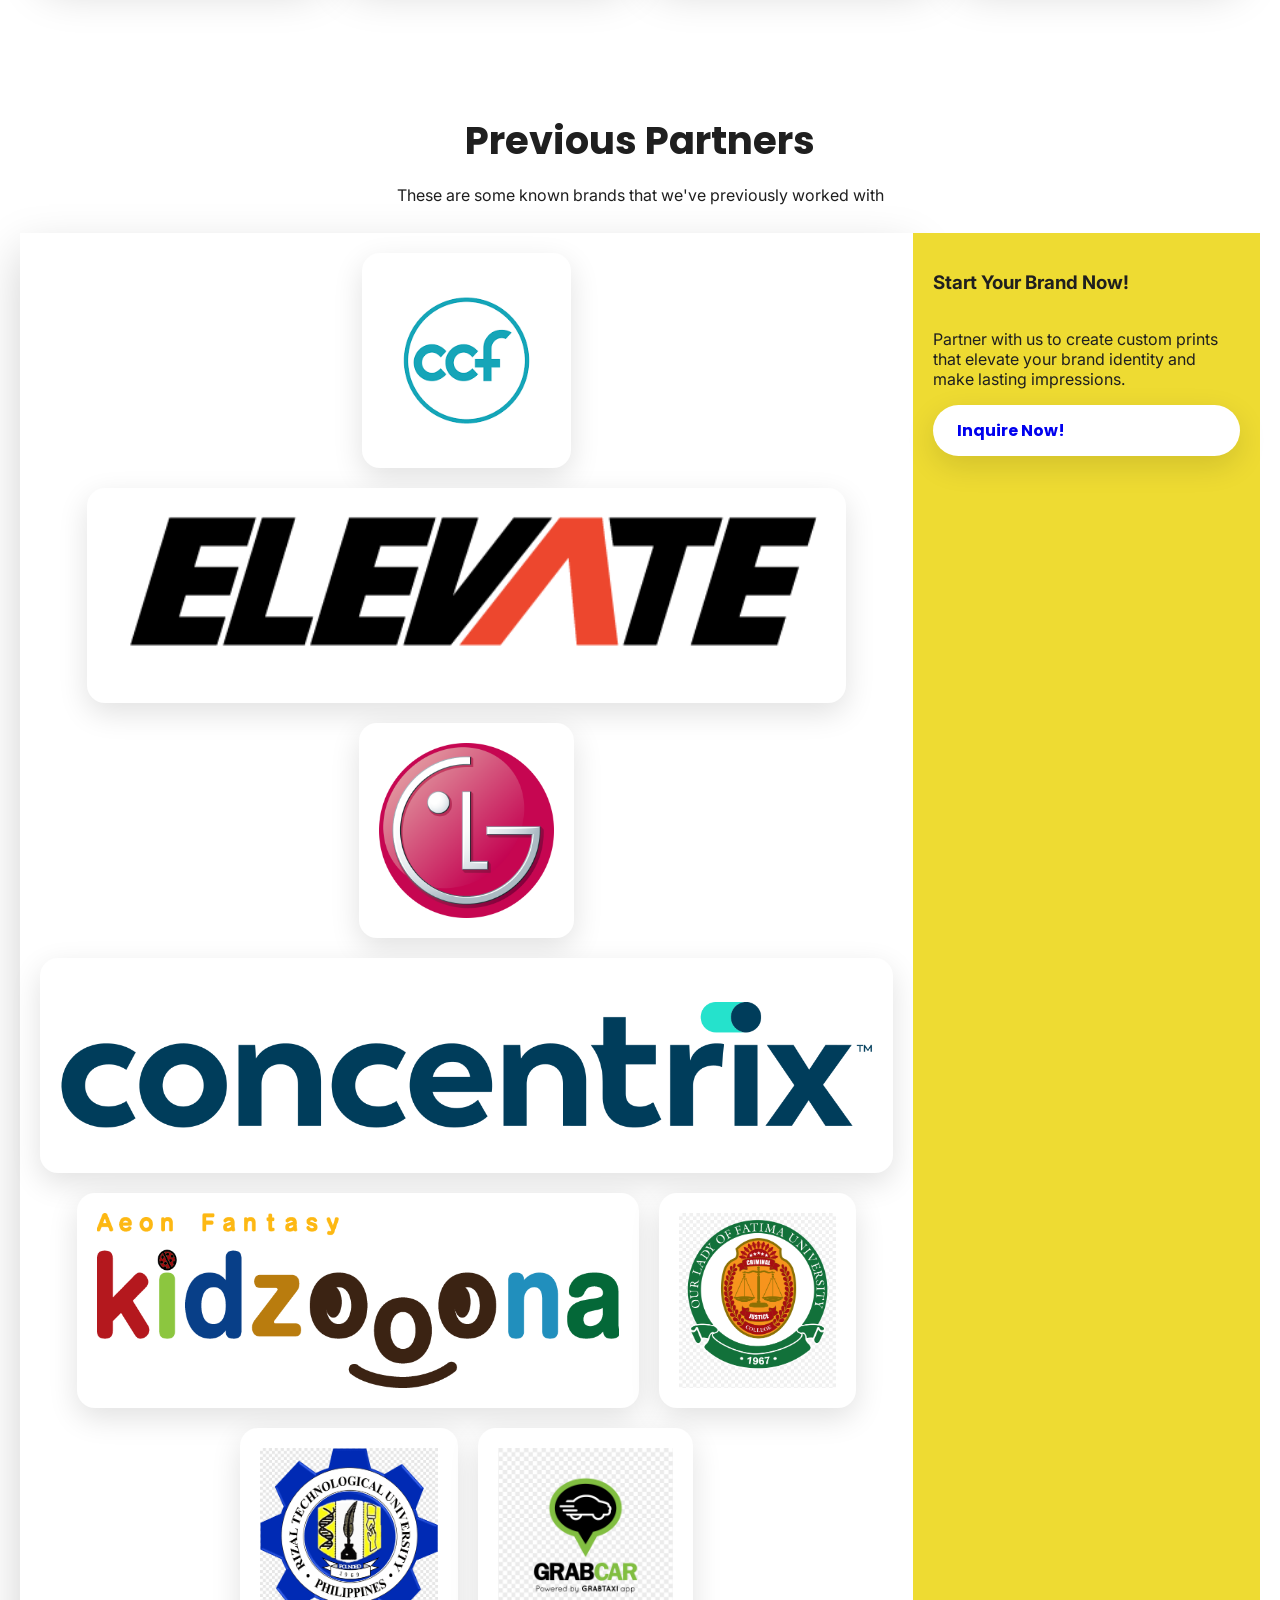
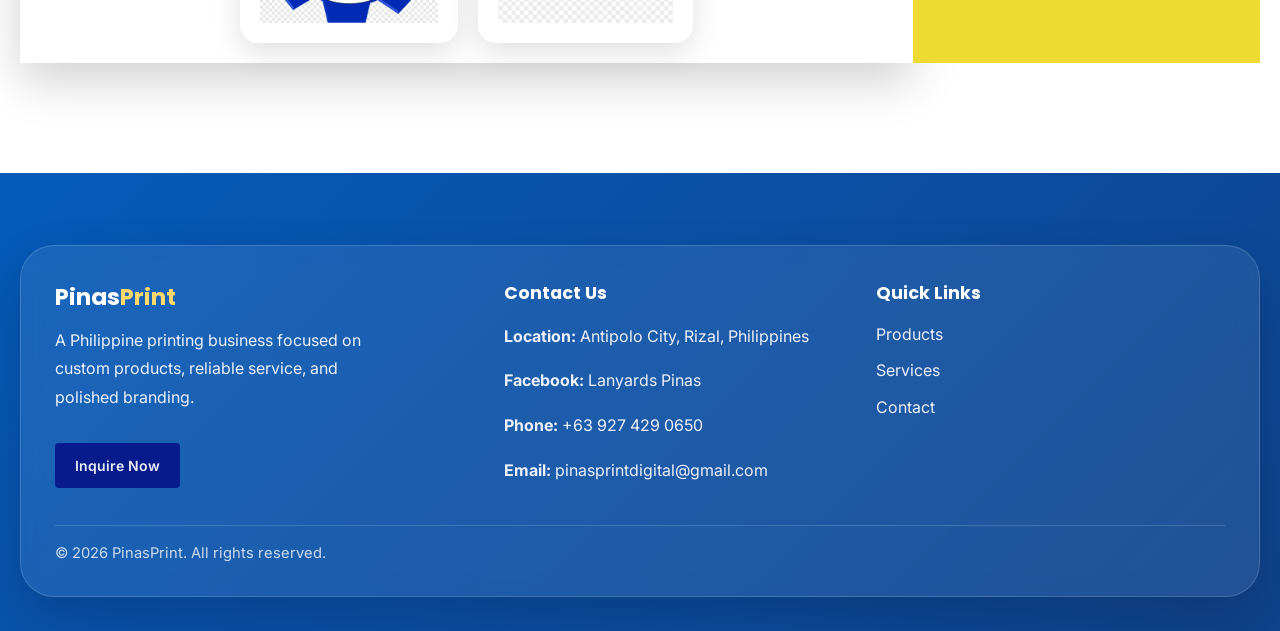
==== commit 2dcf4da2: "ayos ayos ayos" ====
--- a/index.html
+++ b/index.html
@@ -34,7 +34,6 @@
   </header>
 
   <section id="home" class="hero">
-    <img src="Images/hero-image-1.jpg" alt="Hero Image">
     <div class="hero-content">
       <p class="hero-kicker">Trusted Filipino Printing Solutions</p>
       <h1>Custom Prints That Make Your Brand Stand Out</h1>
@@ -218,34 +217,94 @@
     </div>
   </section>
 
- <footer id="contact" class="footer">
+  <section id="partners" class="partners-section section-pad">
+    <div class="section-head">
+      <h2>Previous Partners</h2>
+      <p>These are some known brands that we've previously worked with</p>
+    </div>
+
+    <div class="partners-container">
+      <div class="partner-box">
+        <div class="partner-card">
+          <img src="Images/logo-ccf.png" alt="Partner Logo 1">
+        </div>
+        <div class="partner-card">
+          <img src="Images/logo-elevate.png" alt="Partner Logo 2">
+        </div>
+        <div class="partner-card">
+          <img src="Images/logo-LG.png" alt="Partner Logo 3">
+        </div>
+        <div class="partner-card">
+          <img src="Images/logo-concentrix.png" alt="Partner Logo 4">
+        </div>
+        <div class="partner-card">
+          <img src="Images/logo-kidzoona.png" alt="Partner Logo 4">
+        </div>
+        <div class="partner-card">
+          <img src="Images/logo-olfu-ccj.png" alt="Partner Logo 4">
+        </div>
+        <div class="partner-card">
+          <img src="Images/logo-RTU.png" alt="Partner Logo 4">
+        </div>
+        <div class="partner-card">
+          <img src="Images/logo-grabcar.png" alt="Partner Logo 4">
+        </div>
+      </div>
+
+      <div class="call-to-action-box">
+        <h3>Start Your Brand Now!</h3>
+        <p>Partner with us to create custom prints that elevate your brand identity and make lasting impressions.</p>
+        <div class="hero-btn">
+          <a href="form.html" class="cta-btn">Inquire Now!</a>
+        </div>
+      </div>
+    </div>
+  </section>
+
+  <footer id="contact" class="footer">
     <div class="footer-card">
       <div class="footer-grid">
+        
+        <!-- Brand Column -->
         <div>
           <div class="mini-brand">Pinas<span>Print</span></div>
           <p class="footer-text">
             A Philippine printing business focused on custom products, reliable service, and polished branding.
           </p>
-          <!-- Added Inquire Now Button -->
+          <!-- Inquire Now Button (Styles Unchanged) -->
           <a href="form.html" class="inquire-btn">Inquire Now</a>
         </div>
 
+        <!-- Contact Column -->
         <div>
           <h4>Contact Us</h4>
+          <style>
+            .contact-inline 
+            .contact-inline a {
+              color: inherit;
+              text-decoration: none; /* No underline by default */
+            }
+            .contact-inline a:hover {
+              text-decoration: underline; /* Underline appears on hover */
+            }
+          </style>
           <p><strong>Location:</strong> Antipolo City, Rizal, Philippines</p>
-          <a href="https://www.facebook.com/aloha.quiming.1?rdid=tXYLz9HLNOjS6AUO&share_url=https%3A%2F%2Fwww.facebook.com%2Fshare%2F1DRbZT8nVP%2F#" target="_blank" rel="noopener" style="text-decoration: none;"><strong>Facebook:</strong> Lanyards Pinas</a>
-          <p><strong>Phone:</strong> <a href="tel:+639274290650" style="color: inherit; text-decoration: none;">+63 927 429 0650</a></p>
-          <p><strong>Email:</strong> <a href="mailto:pinasprintdigital@gmail.com" style="color: inherit; text-decoration: none;">pinasprintdigital@gmail.com</a></p>
-        </div>
-
+          <p class="contact-inline"><strong>Facebook:</strong> <a href="https://www.facebook.com/aloha.quiming.1?rdid=tXYLz9HLNOjS6AUO&share_url=https%3A%2F%2Fwww.facebook.com%2Fshare%2F1DRbZT8nVP%2F#" target="_blank" rel="noopener">Lanyards Pinas</a></p>
+          <p class="contact-inline"><strong>Phone:</strong> <a href="tel:+639274290650">+63 927 429 0650</a></p>
+          <p class="contact-inline"><strong>Email:</strong> <a href="mailto:pinasprintdigital@gmail.com">pinasprintdigital@gmail.com</a></p>
+        </div>
+
+        <!-- Quick Links Column -->
         <div>
           <h4>Quick Links</h4>
           <p class="footer-links"><a href="#products">Products</a></p>
           <p class="footer-links"><a href="#services">Services</a></p>
           <p class="footer-links"><a href="#contact">Contact</a></p>
         </div>
-      </div>
-
+        
+      </div>
+
+      <!-- Bottom Copyright Note -->
       <div class="footer-note">
         <span>© 2026 PinasPrint. All rights reserved.</span>
       </div>
--- a/styles.css
+++ b/styles.css
@@ -32,8 +32,7 @@
   background-image: url("Images/bg-image.png");
   background-repeat: no-repeat;
   background-position: center center;
-  width: 100vw;
-  height: 100vh;
+  background-size: cover;
   background-attachment: fixed;
 }
 
@@ -184,12 +183,8 @@
   place-items: center;
   text-align: center;
   color: white;
-}
-
-.hero img {
-  width: 100vw;
-  height: 100vh;
-  object-fit: cover;
+  background:
+    url("Images/hero-image-1.jpg") center/cover no-repeat;
 }
 
 .hero-content {
@@ -244,6 +239,15 @@
 .hero-btn:hover {
   transform: translateY(-2px);
   box-shadow: var(--shadow-strong);
+}
+
+.background-image {
+  position: fixed;
+  top: 0;
+  left: 0;
+  width: 100%;
+  height: 100%;
+  z-index: -1;
 }
 
 .about-container {
@@ -469,6 +473,46 @@
   color: #222;
 }
 
+.partners-container {
+  display: flex;
+}
+
+.partner-box {
+  display: flex;
+  flex-direction: row;
+  flex-wrap: wrap;
+  gap: 20px;
+  justify-content: center;
+  background: white;
+  box-shadow: var(--shadow-strong);
+  padding: 20px;
+  width: 72%;
+}
+
+.partner-card {
+  display: flex;
+  align-items: center;;
+  gap: 20px;
+  padding: 20px;
+  border-radius: 18px;
+  background: white;
+  box-shadow: var(--shadow);
+}
+
+.partner-card img {
+  object-fit: contain;
+  height: 175px;
+  min-height: auto;
+}
+
+.call-to-action-box {
+  display: flex;
+  flex-direction: column;
+  width: 28%;
+  padding: 20px;
+  background: rgb(238, 219, 50);
+}
+
 .footer {
   padding: 72px 20px 34px;
   background: linear-gradient(135deg, rgba(0, 87, 184, 0.98), rgba(11, 63, 138, 0.98));
@@ -544,6 +588,8 @@
 .footer-links a:hover {
   text-decoration: underline;
 }
+
+
 
 #products,
 #services,
@@ -691,10 +737,23 @@
 }
 
 @media (max-width: 600px) {
+    .partners-container {
+        flex-direction: column;
+    }
+
+    .partner-box {
+        width: 100%;
+    }
+
+    .call-to-action-box {
+        width: 100%;
+    }
+  
     .name-inputs {
         flex-direction: column;
         gap: 10px;
     }
+
     .form-container {
         padding: 30px 20px;
     }
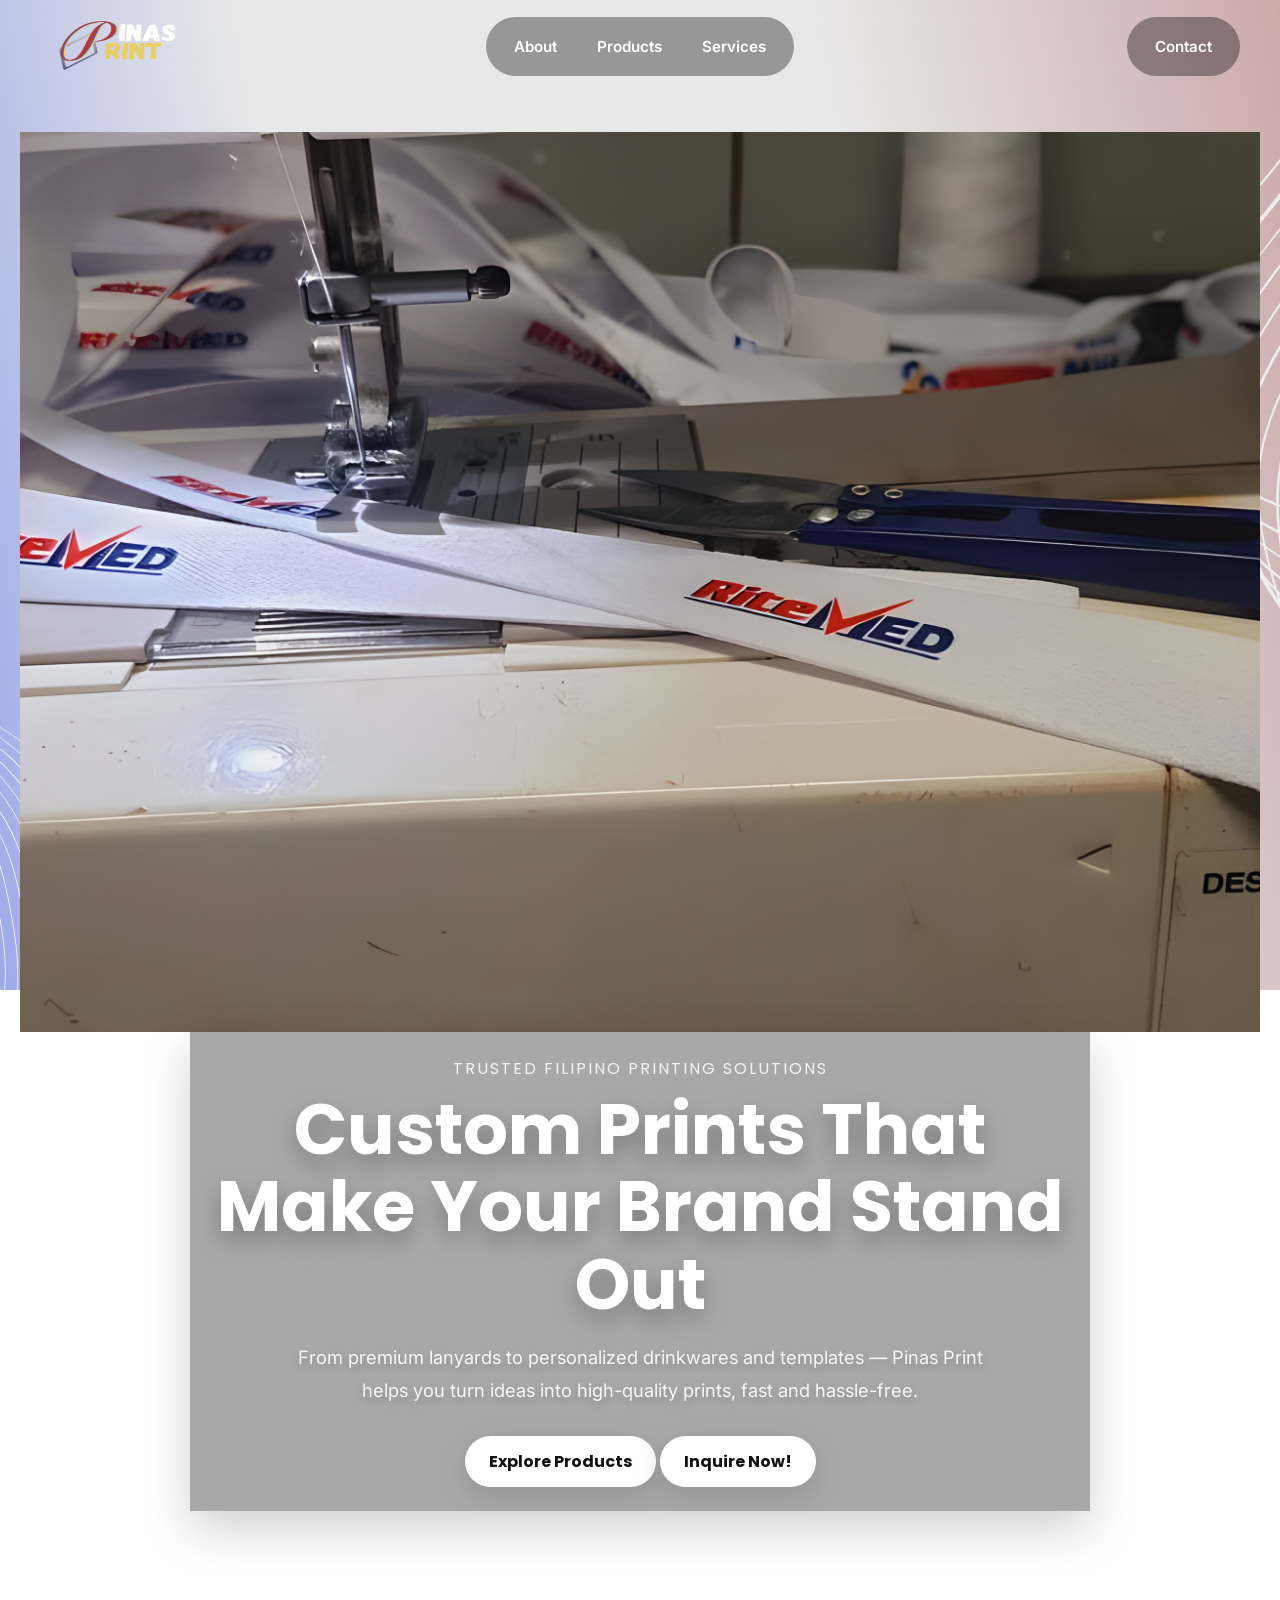
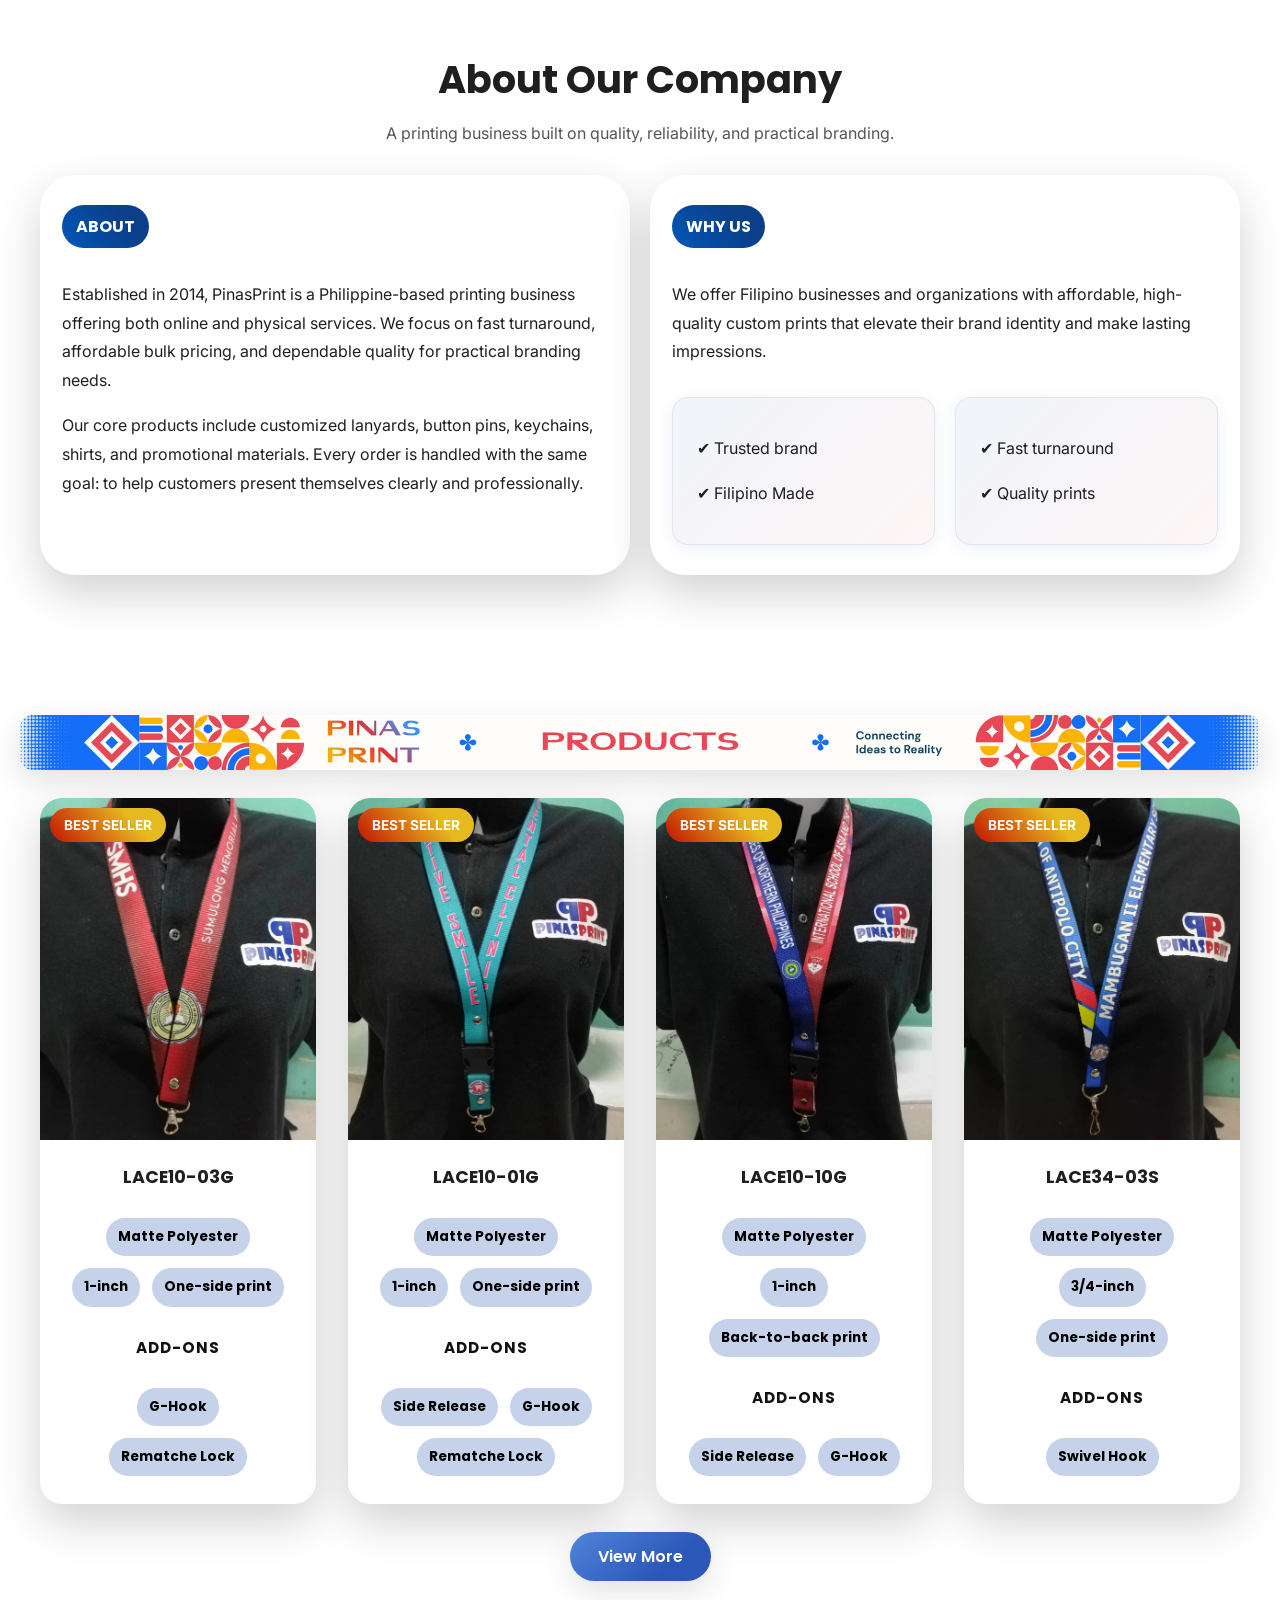
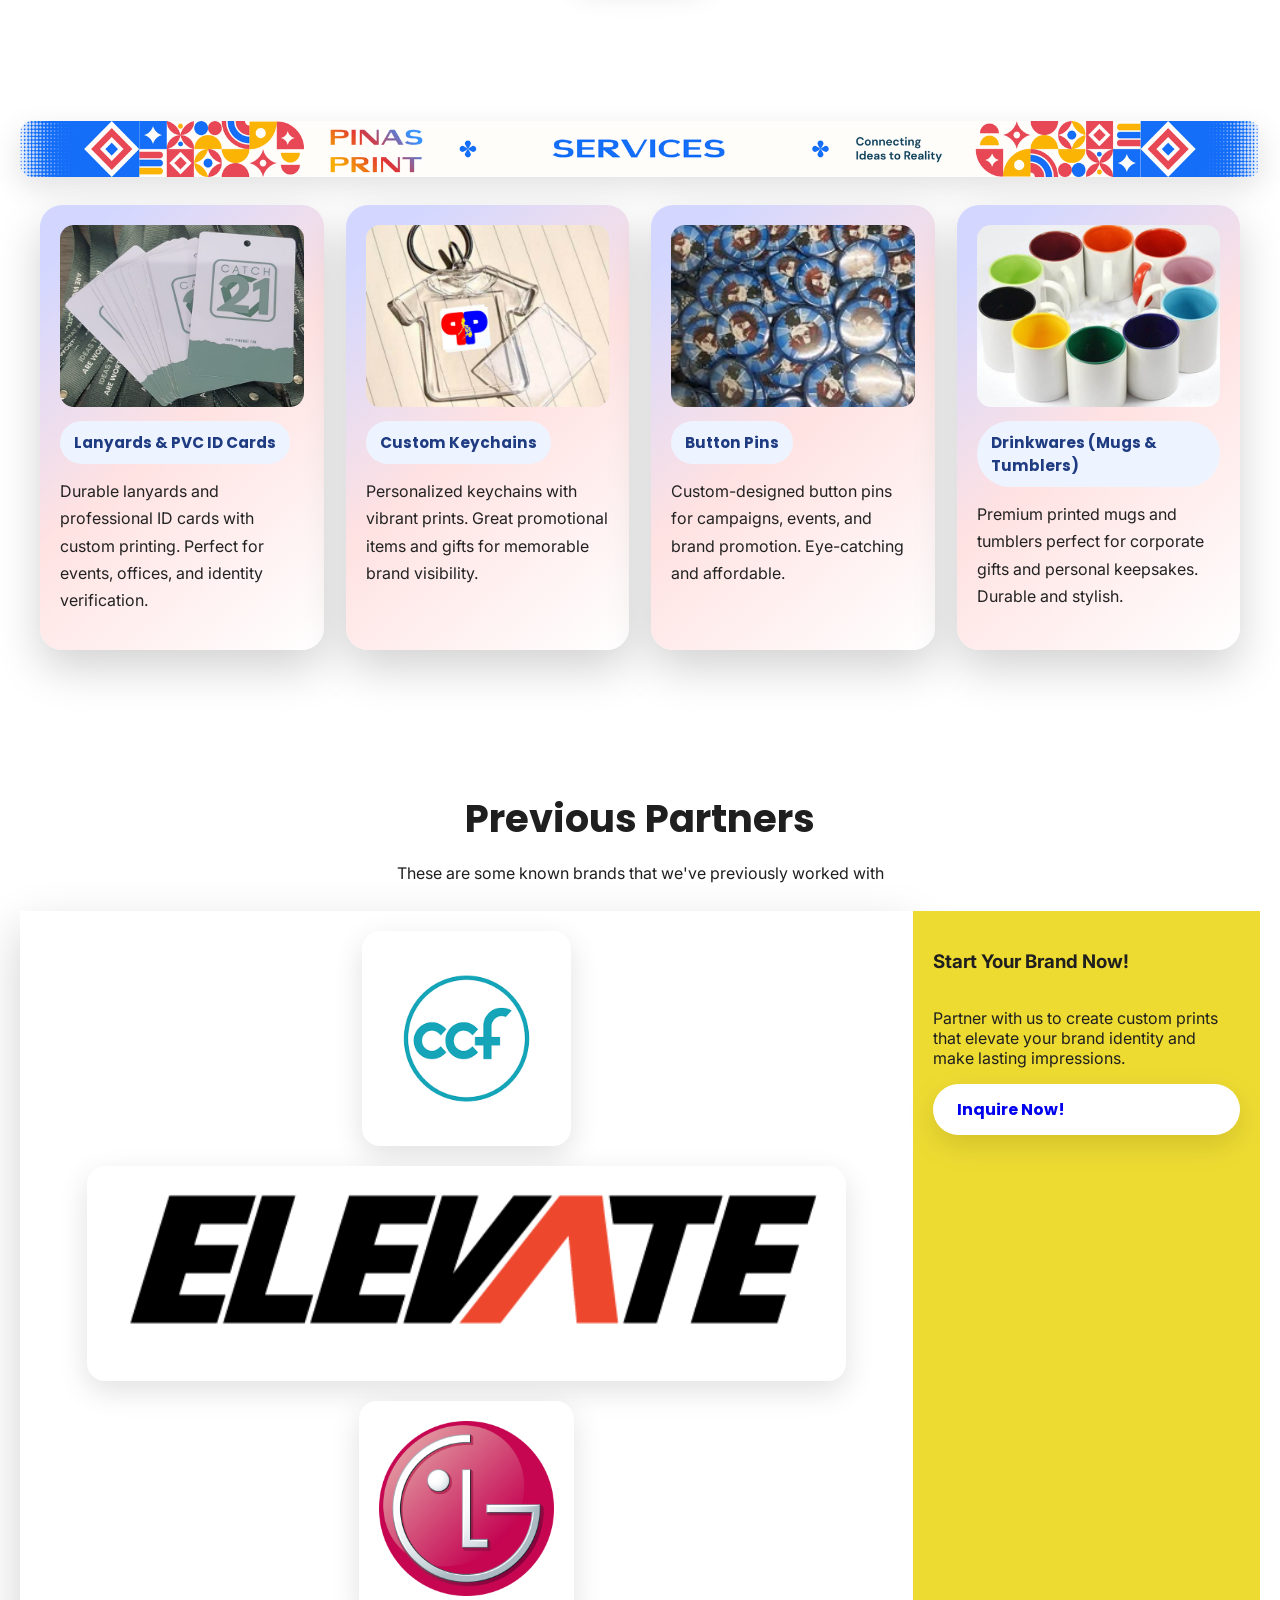
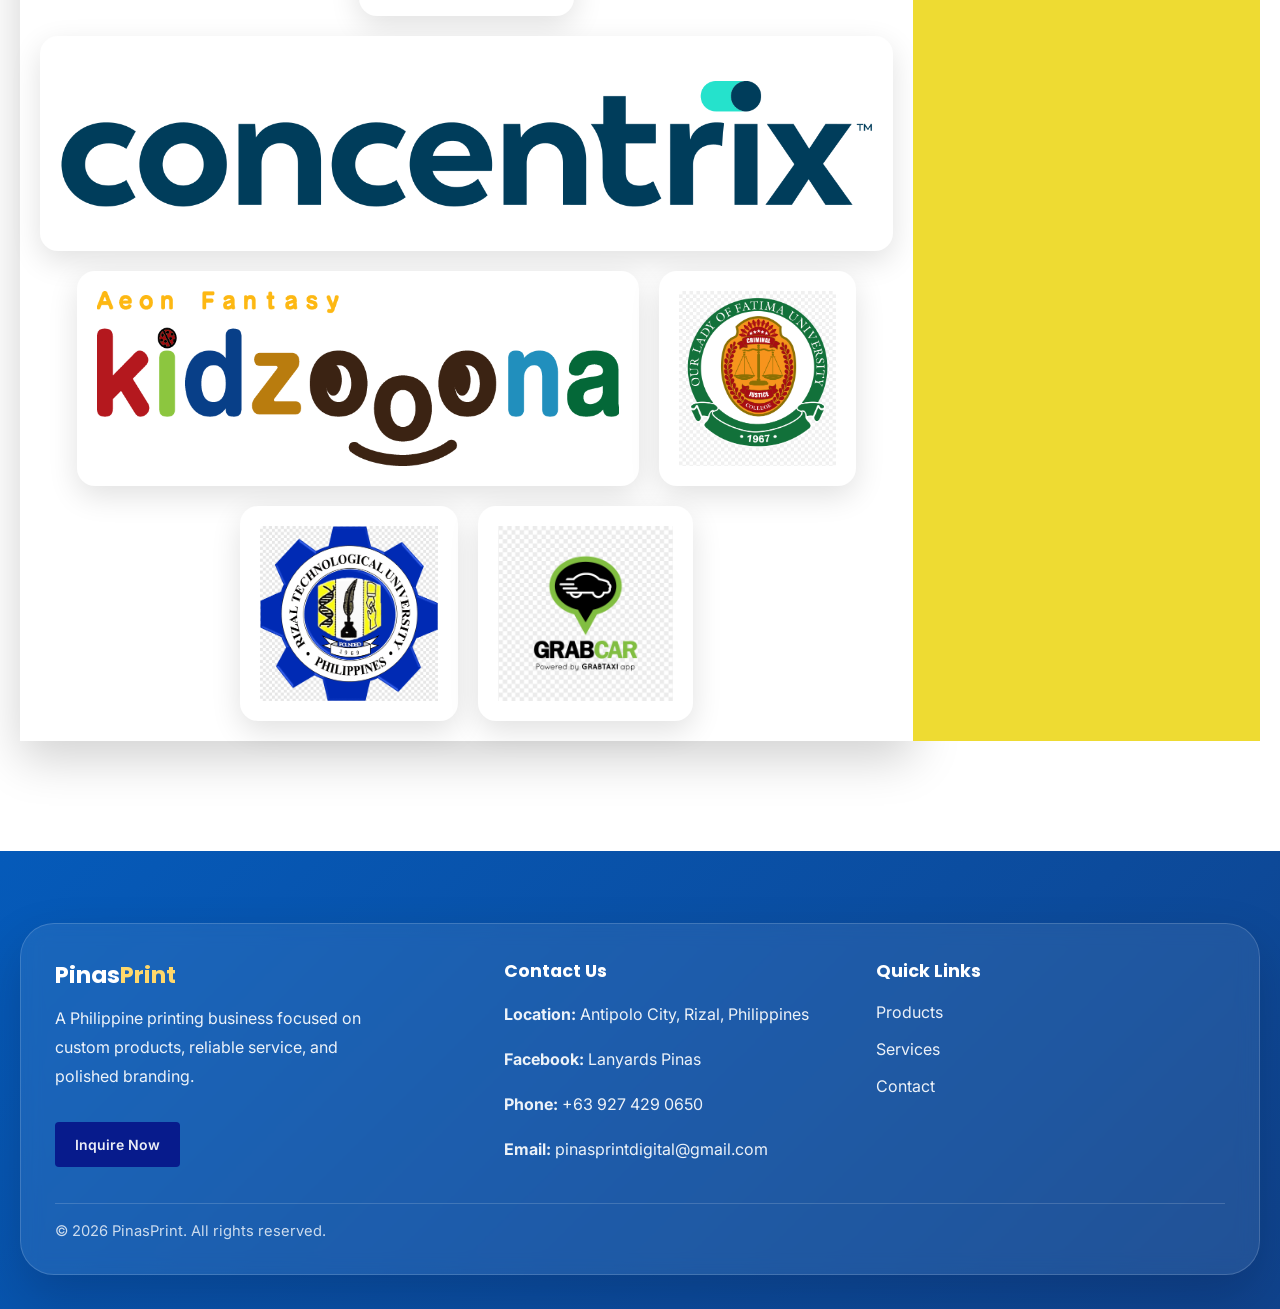
==== commit bef3a99d: "Merge branch 'main' of https://github.com/Arsene025167/WBDV111_MidtermLabExam-PinasPrint" ====
--- a/index.html
+++ b/index.html
@@ -34,6 +34,7 @@
   </header>
 
   <section id="home" class="hero">
+    <img src="Images/hero-image-1.jpg" alt="Hero Image">
     <div class="hero-content">
       <p class="hero-kicker">Trusted Filipino Printing Solutions</p>
       <h1>Custom Prints That Make Your Brand Stand Out</h1>
--- a/styles.css
+++ b/styles.css
@@ -32,7 +32,8 @@
   background-image: url("Images/bg-image.png");
   background-repeat: no-repeat;
   background-position: center center;
-  background-size: cover;
+  width: 100vw;
+  height: 100vh;
   background-attachment: fixed;
 }
 
@@ -183,8 +184,12 @@
   place-items: center;
   text-align: center;
   color: white;
-  background:
-    url("Images/hero-image-1.jpg") center/cover no-repeat;
+}
+
+.hero img {
+  width: 100vw;
+  height: 100vh;
+  object-fit: cover;
 }
 
 .hero-content {
@@ -239,15 +244,6 @@
 .hero-btn:hover {
   transform: translateY(-2px);
   box-shadow: var(--shadow-strong);
-}
-
-.background-image {
-  position: fixed;
-  top: 0;
-  left: 0;
-  width: 100%;
-  height: 100%;
-  z-index: -1;
 }
 
 .about-container {
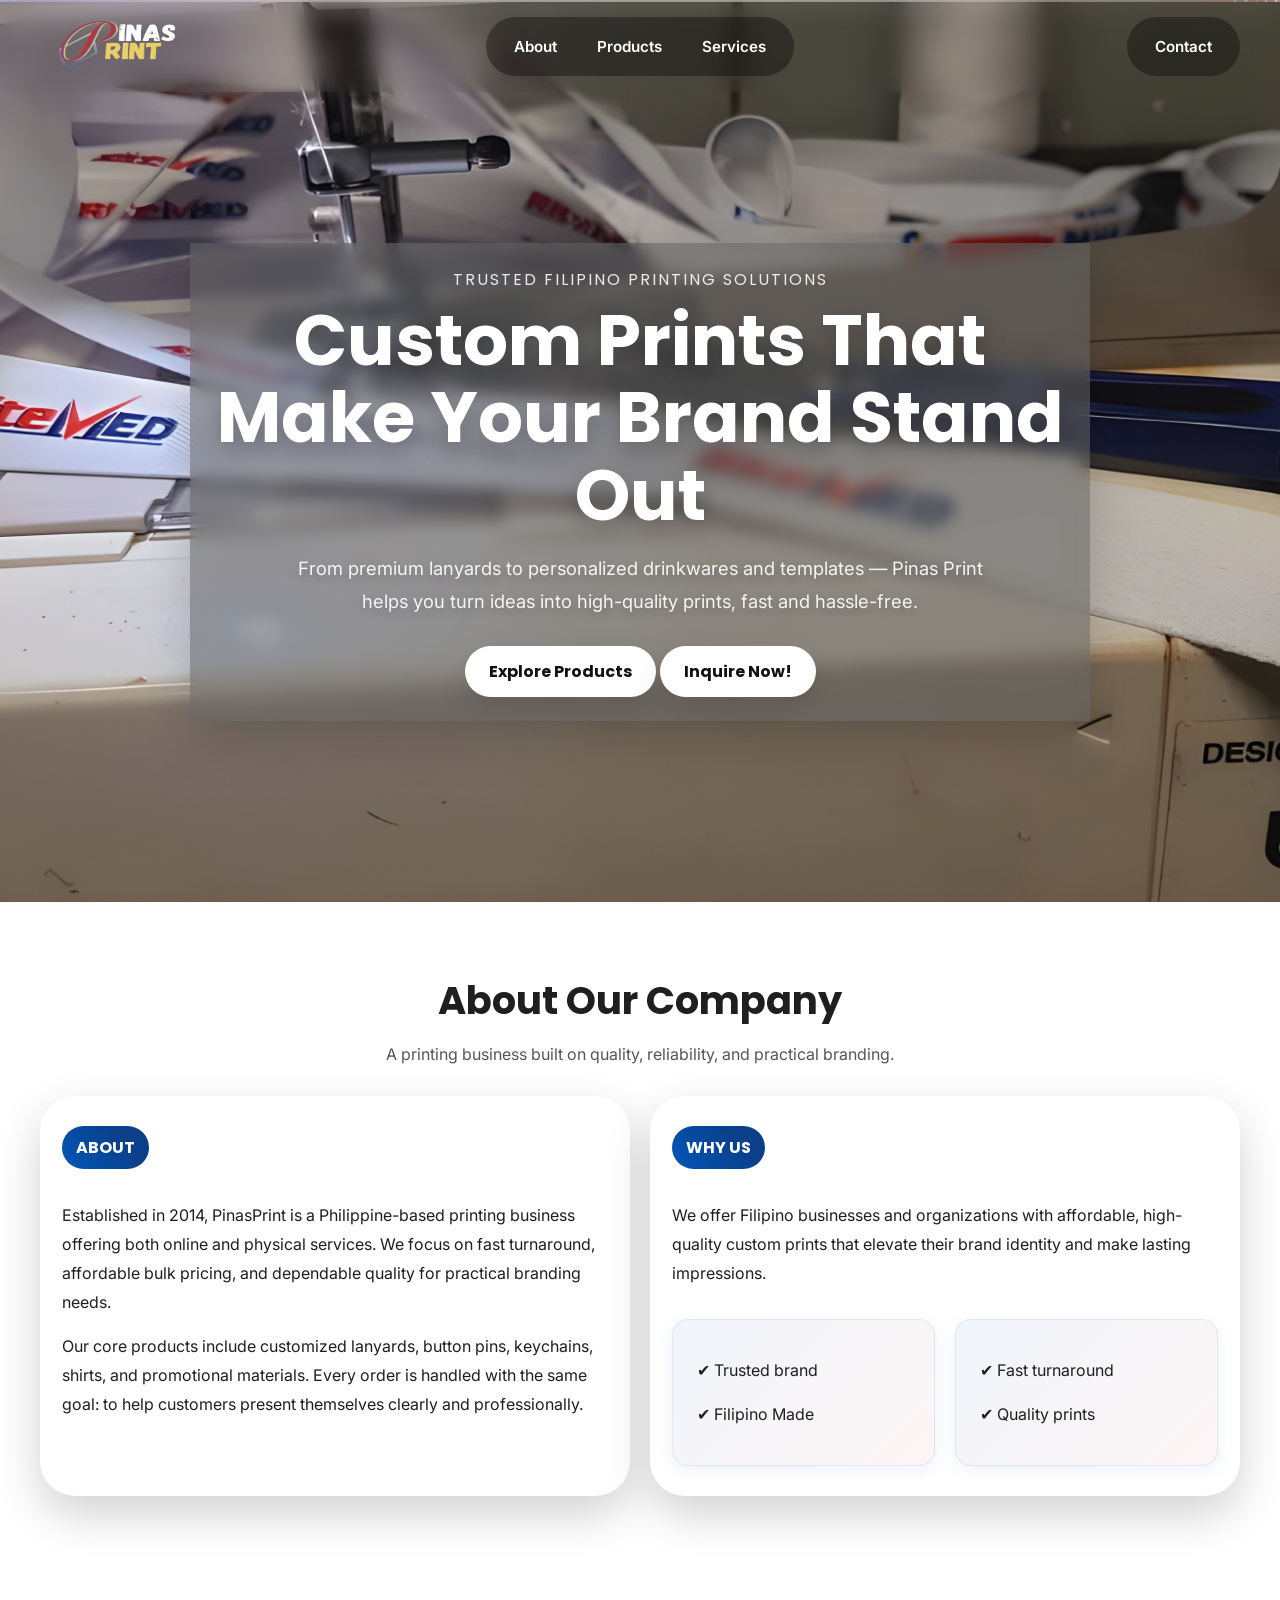
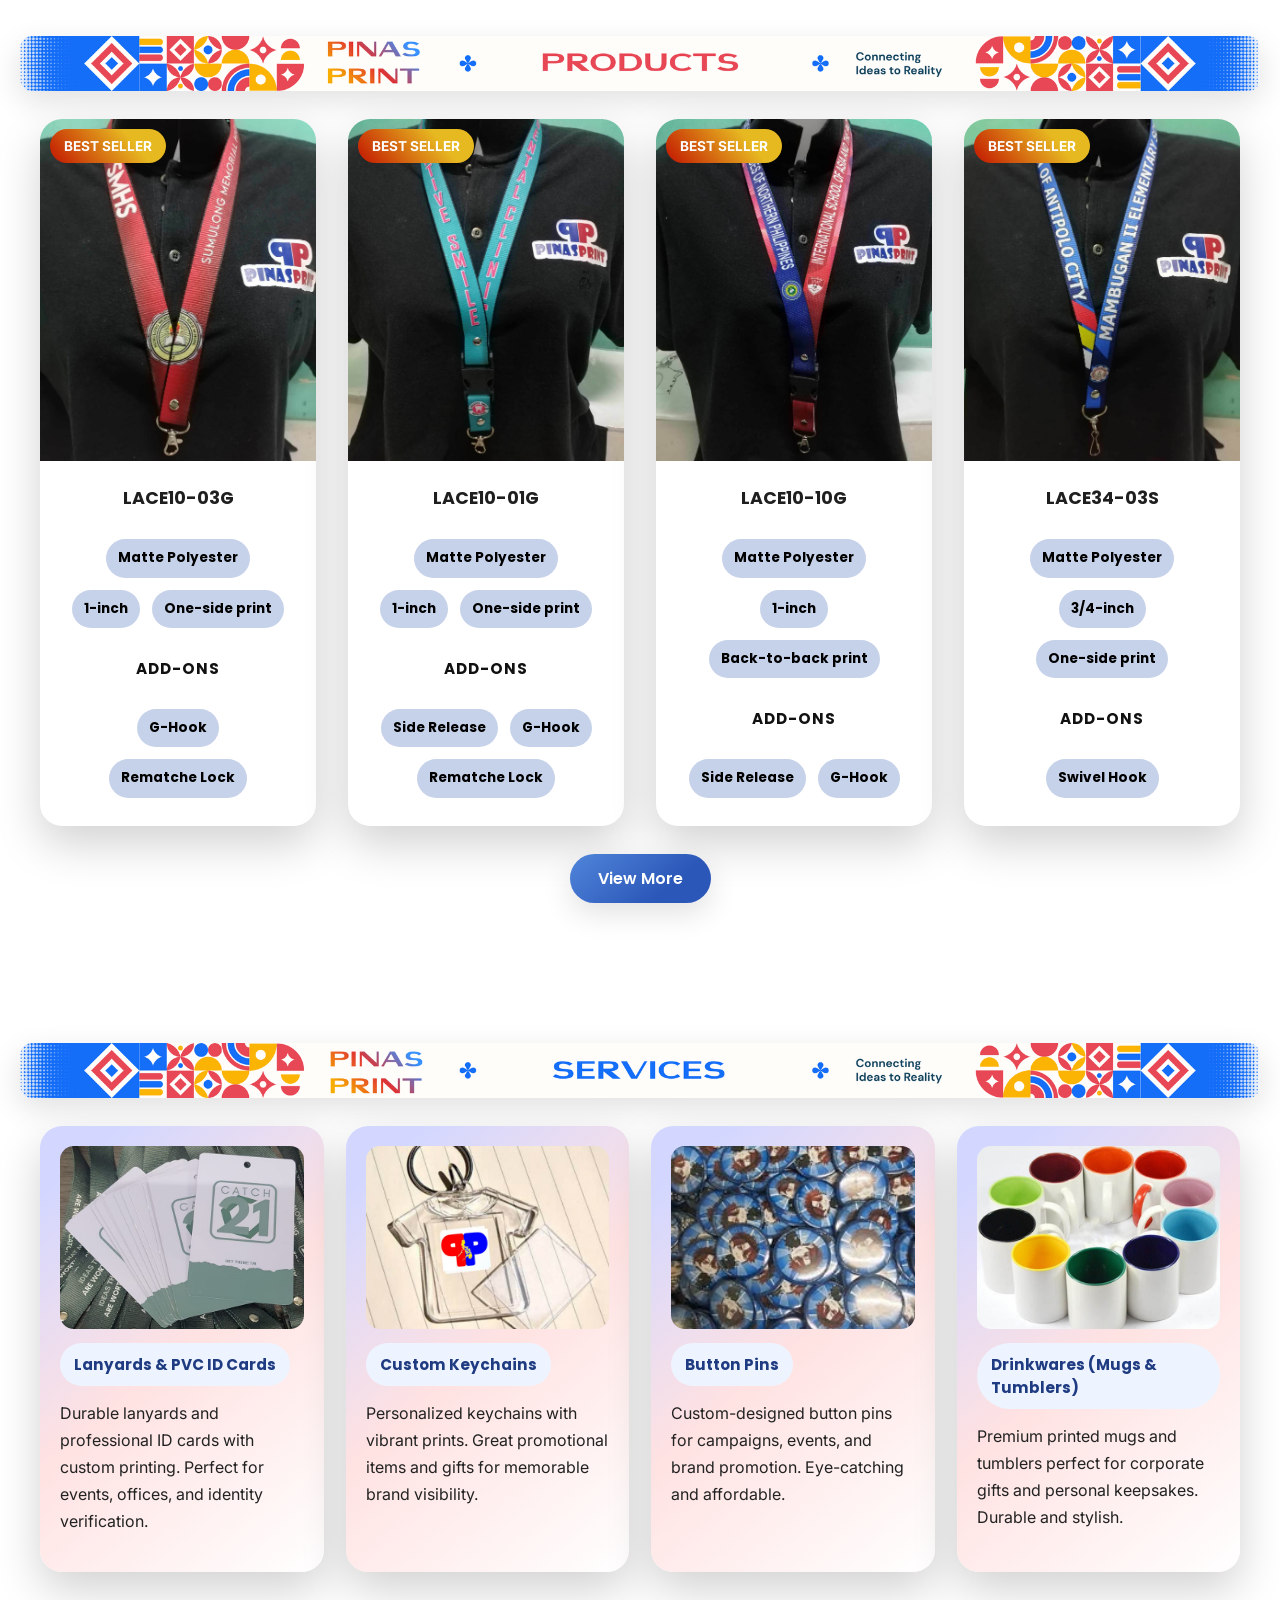
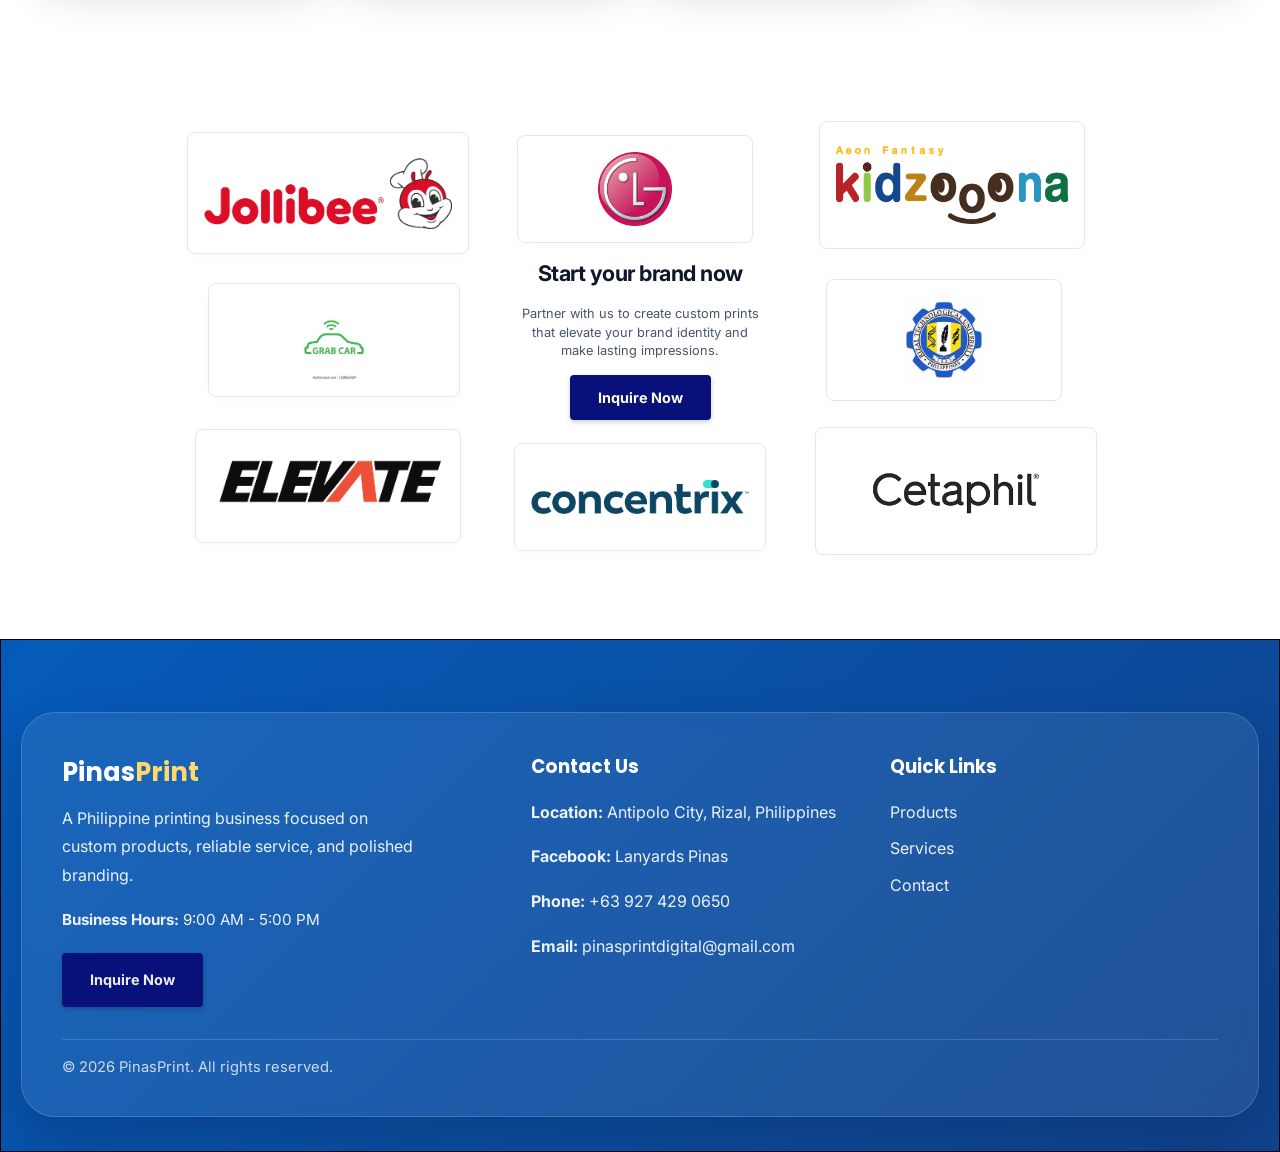
==== commit 2d1fe84a: "semi final ayos" ====
--- a/index.html
+++ b/index.html
@@ -8,8 +8,8 @@
 
   <link rel="preconnect" href="https://fonts.googleapis.com">
   <link rel="preconnect" href="https://fonts.gstatic.com" crossorigin>
-  <link href="https://fonts.googleapis.com/css2?family=Poppins:wght@400;500;600;700&family=Inter:wght@400;500;600&display=swap" rel="stylesheet">
-
+  <link href="https://fonts.googleapis.com/css2?family=Poppins:wght@400;500;600;700&family=Inter:wght@400;500;600;700&display=swap" rel="stylesheet">
+  
   <link rel="stylesheet" href="styles.css" />
 </head>
 
@@ -33,269 +33,246 @@
     </nav>
   </header>
 
-  <section id="home" class="hero">
-    <img src="Images/hero-image-1.jpg" alt="Hero Image">
-    <div class="hero-content">
-      <p class="hero-kicker">Trusted Filipino Printing Solutions</p>
-      <h1>Custom Prints That Make Your Brand Stand Out</h1>
-      <p class="hero-subtitle">
-        From premium lanyards to personalized drinkwares and templates — Pinas Print helps you turn ideas into high-quality prints, fast and hassle-free.
-      </p>
-      <a href="#products" class="hero-btn">Explore Products</a>
-      <a class="hero-btn" href="form.html">Inquire Now!</a>
-    </div>
-  </section>
-  
-  <section id="about" class="about-section section-pad">
-    <div class="section-head">
-      <h2>About Our Company</h2>
-      <p class="section-note">
-        A printing business built on quality, reliability, and practical branding.
-      </p>
-    </div>
-
-    <div class="about-container">
-      <div class="about-box">
-        <h3>ABOUT</h3>
-        <p>
-          Established in 2014, PinasPrint is a Philippine-based printing business offering both online and physical services.
-          We focus on fast turnaround, affordable bulk pricing, and dependable quality for practical branding needs.
-        </p>
-        <p>
-          Our core products include customized lanyards, button pins, keychains, shirts, and promotional materials.
-          Every order is handled with the same goal: to help customers present themselves clearly and professionally.
-        </p>
-      </div>  
-
-      <div class="about-box">
-        <h3>WHY US</h3>
-        <p>We offer Filipino businesses and organizations with affordable, high-quality custom prints that elevate their brand identity and make lasting impressions.</p>
-
-        <div class="row">
-          <div class="inner-box-about">
-            <p>✔ Trusted brand</p>
-            <p>✔ Filipino Made</p>
+  <main>
+      <section id="home" class="hero">
+        <img src="Images/hero-image-1.jpg" alt="Hero Image">
+        <div class="hero-content">
+          <p class="hero-kicker">Trusted Filipino Printing Solutions</p>
+          <h1>Custom Prints That Make Your Brand Stand Out</h1>
+          <p class="hero-subtitle">
+            From premium lanyards to personalized drinkwares and templates — Pinas Print helps you turn ideas into high-quality prints, fast and hassle-free.
+          </p>
+          <a href="#products" class="hero-btn">Explore Products</a>
+          <a href="form.html" class="hero-btn">Inquire Now!</a>
+        </div>
+      </section>
+      
+      <section id="about" class="about-section section-pad">
+        <div class="section-head">
+          <h2>About Our Company</h2>
+          <p class="section-note">
+            A printing business built on quality, reliability, and practical branding.
+          </p>
+        </div>
+
+        <div class="about-container">
+          <div class="about-box">
+            <h3>ABOUT</h3>
+            <p>
+              Established in 2014, PinasPrint is a Philippine-based printing business offering both online and physical services.
+              We focus on fast turnaround, affordable bulk pricing, and dependable quality for practical branding needs.
+            </p>
+            <p>
+              Our core products include customized lanyards, button pins, keychains, shirts, and promotional materials.
+              Every order is handled with the same goal: to help customers present themselves clearly and professionally.
+            </p>
+          </div>  
+
+          <div class="about-box">
+            <h3>WHY US</h3>
+            <p>We offer Filipino businesses and organizations with affordable, high-quality custom prints that elevate their brand identity and make lasting impressions.</p>
+
+            <div class="row">
+              <div class="inner-box-about">
+                <p>✔ Trusted brand</p>
+                <p>✔ Filipino Made</p>
+              </div>
+
+              <div class="inner-box-about">
+                <p>✔ Fast turnaround</p>
+                <p>✔ Quality prints</p>
+              </div>
+            </div>
           </div>
-
-          <div class="inner-box-about">
-            <p>✔ Fast turnaround</p>
-            <p>✔ Quality prints</p>
-          </div>
-        </div>
-      </div>
-    </div>
-  </section>
-
- <section id="products" class="section-pad">
-   <div class="section-head">
-    <img src="Images/Left.png" alt="Pinas Print Products" class="section-banner">
-   </div>
-
-    <div class="product-container">
-      <article class="product-box">
-        <div class="card-image-wrap">
-          <div class="inner-box-product">
-            <h3>BEST SELLER</h3>
-          </div>  
-          <img src="Images/lanyard1.jpg" alt="LACE10-03G - 1-inch Matte Polyester Sublimation Lace with G-Hook and Rematche Lock" class="card-image">
-        </div>
-        <h4>LACE10-03G</h4>
-        <div class="inline-inner-box-product">
-          <p>Matte Polyester</p>
-          <p>1-inch</p>
-          <p>One-side print</p>
-        </div>
-        <p class="addon-label">ADD-ONS</p>
-        <div class="inline-inner-box-product">
-          <p>G-Hook</p>
-          <p>Rematche Lock</p>
-        </div>
-      </article>
-
-      <article class="product-box">
-        <div class="inner-box-product">
-          <h3>BEST SELLER</h3>
-        </div>
-        <div class="card-image-wrap">
-          <img src="Images/lanyard2.jpg" alt="LACE10-01G - 1-inch Matte Polyester Sublimation Lace with Side Release, G-Hook and Rematche Lock" class="card-image">
-        </div>
-        <h4>LACE10-01G</h4>
-        <div class="inline-inner-box-product">
-          <p>Matte Polyester</p>
-          <p>1-inch</p>
-          <p>One-side print</p>
-        </div>
-        <p class="addon-label">ADD-ONS</p>
-        <div class="inline-inner-box-product">
-          <p>Side Release</p>
-          <p>G-Hook</p>
-          <p>Rematche Lock</p>
-        </div>
-      </article>
-
-      <article class="product-box">
-        <div class="inner-box-product">
-          <h3>BEST SELLER</h3>
-        </div>
-        <div class="card-image-wrap">
-          <img src="Images/lanyard3.jpg" alt="LACE10-10G - 1-inch Matte Polyester Back-to-back Sublimation Lace with Side Release and G-Hook" class="card-image">
-        </div>
-        <h4>LACE10-10G</h4>
-        <div class="inline-inner-box-product">
-          <p>Matte Polyester</p>
-          <p>1-inch</p>
-          <p>Back-to-back print</p>
-        </div>
-        <p class="addon-label">ADD-ONS</p>
-        <div class="inline-inner-box-product">
-          <p>Side Release</p>
-          <p>G-Hook</p>
-        </div>
-      </article>
-
-      <article class="product-box">
-        <div class="inner-box-product">
-          <h3>BEST SELLER</h3>
-        </div>
-        <div class="card-image-wrap">
-          <img src="Images/lanyard4.jpg" alt="LACE34-03S - 3/4-inch Matte Polyester Sublimation Lace with Swivel Hook" class="card-image">
-        </div>
-        <h4>LACE34-03S</h4>
-        <div class="inline-inner-box-product">
-          <p>Matte Polyester</p>
-          <p>3/4-inch</p>
-          <p>One-side print</p>
-        </div>
-        <p class="addon-label">ADD-ONS</p>
-        <div class="inline-inner-box-product">
-          <p>Swivel Hook</p>
-        </div>
-      </article>
-    </div>
-
-    <div class="button-wrap">
-      <a href="gallery.html" class="button-link">View More</a>
-    </div>
-  </section>
-
-<section id="services" class="section-pad">
-    <div class="section-head">
-      <img src="Images/Right.png" alt="Pinas Print Services" class="section-banner">
-    </div>
-
-    <div class="services-container">
-      <article class="services-box">
-        <div class="inline-inner-box-services">
-          <img src="Images/ID card2.jpg" alt="Variety of Custom Sublimation Lanyards in different colors and styles">
-          <h3>Lanyards & PVC ID Cards</h3>
-        </div>
-        <p>Durable lanyards and professional ID cards with custom printing. Perfect for events, offices, and identity verification.</p>
-      </article>
-
-      <article class="services-box">
-        <div class="inline-inner-box-services">
-          <img src="Images/keychain.jpg" alt="Custom Printed Keychains with Sublimation Designs">
-          <h3>Custom Keychains</h3>
-        </div>
-        <p>Personalized keychains with vibrant prints. Great promotional items and gifts for memorable brand visibility.</p>
-      </article>
-
-      <article class="services-box">
-        <div class="inline-inner-box-services">
-          <img src="Images/pinss.jpg" alt="Custom Printed Button Pins with Sublimation Designs">
-          <h3>Button Pins</h3>
-        </div>
-        <p>Custom-designed button pins for campaigns, events, and brand promotion. Eye-catching and affordable.</p>
-      </article>
-
-      <article class="services-box">
-        <div class="inline-inner-box-services">
-          <img src="Images/mugs.jpg" alt="Custom Printed Drinkwares and Mugs with Sublimation Designs">
-          <h3>Drinkwares (Mugs & Tumblers)</h3>
-        </div>
-        <p>Premium printed mugs and tumblers perfect for corporate gifts and personal keepsakes. Durable and stylish.</p>
-      </article>
-    </div>
-  </section>
-
-  <section id="partners" class="partners-section section-pad">
-    <div class="section-head">
-      <h2>Previous Partners</h2>
-      <p>These are some known brands that we've previously worked with</p>
-    </div>
-
-    <div class="partners-container">
-      <div class="partner-box">
-        <div class="partner-card">
-          <img src="Images/logo-ccf.png" alt="Partner Logo 1">
-        </div>
-        <div class="partner-card">
-          <img src="Images/logo-elevate.png" alt="Partner Logo 2">
-        </div>
-        <div class="partner-card">
-          <img src="Images/logo-LG.png" alt="Partner Logo 3">
-        </div>
-        <div class="partner-card">
-          <img src="Images/logo-concentrix.png" alt="Partner Logo 4">
-        </div>
-        <div class="partner-card">
-          <img src="Images/logo-kidzoona.png" alt="Partner Logo 4">
-        </div>
-        <div class="partner-card">
-          <img src="Images/logo-olfu-ccj.png" alt="Partner Logo 4">
-        </div>
-        <div class="partner-card">
-          <img src="Images/logo-RTU.png" alt="Partner Logo 4">
-        </div>
-        <div class="partner-card">
-          <img src="Images/logo-grabcar.png" alt="Partner Logo 4">
-        </div>
-      </div>
-
-      <div class="call-to-action-box">
-        <h3>Start Your Brand Now!</h3>
-        <p>Partner with us to create custom prints that elevate your brand identity and make lasting impressions.</p>
-        <div class="hero-btn">
-          <a href="form.html" class="cta-btn">Inquire Now!</a>
-        </div>
-      </div>
-    </div>
-  </section>
+        </div>
+      </section>
+
+     <section id="products" class="section-pad">
+       <div class="section-head">
+        <img src="Images/Left.png" alt="Pinas Print Products" class="section-banner">
+       </div>
+
+        <div class="product-container">
+          <article class="product-box">
+            <div class="card-image-wrap">
+              <div class="inner-box-product">
+                <h3>BEST SELLER</h3>
+              </div>  
+              <img src="Images/lanyard1.jpg" alt="LACE10-03G" class="card-image">
+            </div>
+            <h4>LACE10-03G</h4>
+            <div class="inline-inner-box-product">
+              <p>Matte Polyester</p>
+              <p>1-inch</p>
+              <p>One-side print</p>
+            </div>
+            <p class="addon-label">ADD-ONS</p>
+            <div class="inline-inner-box-product">
+              <p>G-Hook</p>
+              <p>Rematche Lock</p>
+            </div>
+          </article>
+
+          <article class="product-box">
+            <div class="inner-box-product">
+              <h3>BEST SELLER</h3>
+            </div>
+            <div class="card-image-wrap">
+              <img src="Images/lanyard2.jpg" alt="LACE10-01G" class="card-image">
+            </div>
+            <h4>LACE10-01G</h4>
+            <div class="inline-inner-box-product">
+              <p>Matte Polyester</p>
+              <p>1-inch</p>
+              <p>One-side print</p>
+            </div>
+            <p class="addon-label">ADD-ONS</p>
+            <div class="inline-inner-box-product">
+              <p>Side Release</p>
+              <p>G-Hook</p>
+              <p>Rematche Lock</p>
+            </div>
+          </article>
+
+          <article class="product-box">
+            <div class="inner-box-product">
+              <h3>BEST SELLER</h3>
+            </div>
+            <div class="card-image-wrap">
+              <img src="Images/lanyard3.jpg" alt="LACE10-10G" class="card-image">
+            </div>
+            <h4>LACE10-10G</h4>
+            <div class="inline-inner-box-product">
+              <p>Matte Polyester</p>
+              <p>1-inch</p>
+              <p>Back-to-back print</p>
+            </div>
+            <p class="addon-label">ADD-ONS</p>
+            <div class="inline-inner-box-product">
+              <p>Side Release</p>
+              <p>G-Hook</p>
+            </div>
+          </article>
+
+          <article class="product-box">
+            <div class="inner-box-product">
+              <h3>BEST SELLER</h3>
+            </div>
+            <div class="card-image-wrap">
+              <img src="Images/lanyard4.jpg" alt="LACE34-03S" class="card-image">
+            </div>
+            <h4>LACE34-03S</h4>
+            <div class="inline-inner-box-product">
+              <p>Matte Polyester</p>
+              <p>3/4-inch</p>
+              <p>One-side print</p>
+            </div>
+            <p class="addon-label">ADD-ONS</p>
+            <div class="inline-inner-box-product">
+              <p>Swivel Hook</p>
+            </div>
+          </article>
+        </div>
+
+        <div class="button-wrap">
+          <a href="gallery.html" class="button-link">View More</a>
+        </div>
+      </section>
+
+    <section id="services" class="section-pad">
+        <div class="section-head">
+          <img src="Images/Right.png" alt="Pinas Print Services" class="section-banner">
+        </div>
+
+        <div class="services-container">
+          <article class="services-box">
+            <div class="inline-inner-box-services">
+              <img src="Images/ID card2.jpg" alt="Lanyards">
+              <h3>Lanyards & PVC ID Cards</h3>
+            </div>
+            <p>Durable lanyards and professional ID cards with custom printing. Perfect for events, offices, and identity verification.</p>
+          </article>
+
+          <article class="services-box">
+            <div class="inline-inner-box-services">
+              <img src="Images/keychain.jpg" alt="Keychains">
+              <h3>Custom Keychains</h3>
+            </div>
+            <p>Personalized keychains with vibrant prints. Great promotional items and gifts for memorable brand visibility.</p>
+          </article>
+
+          <article class="services-box">
+            <div class="inline-inner-box-services">
+              <img src="Images/pinss.jpg" alt="Button Pins">
+              <h3>Button Pins</h3>
+            </div>
+            <p>Custom-designed button pins for campaigns, events, and brand promotion. Eye-catching and affordable.</p>
+          </article>
+
+          <article class="services-box">
+            <div class="inline-inner-box-services">
+              <img src="Images/mugs.jpg" alt="Mugs">
+              <h3>Drinkwares (Mugs & Tumblers)</h3>
+            </div>
+            <p>Premium printed mugs and tumblers perfect for corporate gifts and personal keepsakes. Durable and stylish.</p>
+          </article>
+        </div>
+      </section>
+
+    <section class="brand-showcase-section">
+        <div class="brand-grid-container">
+            <div class="logo-card pos-top-left"><img src="Images/logo-jobiliee.jpg" alt="Jollibee Logo"></div>
+            <div class="logo-card pos-top-center"><img src="Images/logo-LG.png" alt="LG Logo"></div>
+            <div class="logo-card pos-top-right"><img src="Images/logo-kidzoona.png" alt="Kidzoona Logo"></div>
+
+            <div class="logo-card pos-mid-left"><img src="Images/logo-grabcar.png" alt="Grabcar Logo"></div>
+            
+            <div class="brand-center-content">
+                <h2>Start your brand now</h2>
+                <p>Partner with us to create custom prints that elevate your brand identity and make lasting impressions.</p>
+                <a href="form.html" class="inquire-btn">Inquire Now</a>
+            </div>
+
+            <div class="logo-card pos-mid-right"><img src="Images/logo-RTU.png" alt="RTU Logo"></div>
+
+            <div class="logo-card pos-bot-left"><img src="Images/logo-elevate.png" alt="Elevate Logo"></div>
+            <div class="logo-card pos-bot-center"><img src="Images/logo-concentrix.png" alt="Concentrix Logo"></div>
+            <div class="logo-card pos-bot-right"><img src="Images/logo-cetaphil.png" alt="Cetaphil Logo"></div>
+        </div>
+    </section>
+  </main>
 
   <footer id="contact" class="footer">
     <div class="footer-card">
       <div class="footer-grid">
         
-        <!-- Brand Column -->
         <div>
           <div class="mini-brand">Pinas<span>Print</span></div>
           <p class="footer-text">
             A Philippine printing business focused on custom products, reliable service, and polished branding.
           </p>
-          <!-- Inquire Now Button (Styles Unchanged) -->
+          <p class="footer-hours"><strong>Business Hours:</strong> 9:00 AM - 5:00 PM</p>
           <a href="form.html" class="inquire-btn">Inquire Now</a>
         </div>
 
-        <!-- Contact Column -->
         <div>
           <h4>Contact Us</h4>
           <style>
-            .contact-inline 
+            .contact-inline, 
             .contact-inline a {
               color: inherit;
-              text-decoration: none; /* No underline by default */
+              text-decoration: none; 
             }
             .contact-inline a:hover {
-              text-decoration: underline; /* Underline appears on hover */
+              text-decoration: underline; 
             }
           </style>
           <p><strong>Location:</strong> Antipolo City, Rizal, Philippines</p>
-          <p class="contact-inline"><strong>Facebook:</strong> <a href="https://www.facebook.com/aloha.quiming.1?rdid=tXYLz9HLNOjS6AUO&share_url=https%3A%2F%2Fwww.facebook.com%2Fshare%2F1DRbZT8nVP%2F#" target="_blank" rel="noopener">Lanyards Pinas</a></p>
+          <p class="contact-inline"><strong>Facebook:</strong> <a href="https://www.facebook.com/aloha.quiming.1" target="_blank" rel="noopener">Lanyards Pinas</a></p>
           <p class="contact-inline"><strong>Phone:</strong> <a href="tel:+639274290650">+63 927 429 0650</a></p>
           <p class="contact-inline"><strong>Email:</strong> <a href="mailto:pinasprintdigital@gmail.com">pinasprintdigital@gmail.com</a></p>
         </div>
 
-        <!-- Quick Links Column -->
         <div>
           <h4>Quick Links</h4>
           <p class="footer-links"><a href="#products">Products</a></p>
@@ -305,7 +282,6 @@
         
       </div>
 
-      <!-- Bottom Copyright Note -->
       <div class="footer-note">
         <span>© 2026 PinasPrint. All rights reserved.</span>
       </div>
@@ -318,11 +294,10 @@
     const navContact = document.querySelector('.nav-contact');
 
     toggle.addEventListener('click', () => {
-    navLinks.classList.toggle('open');
-    navContact.classList.toggle('open');
+      navLinks.classList.toggle('open');
+      navContact.classList.toggle('open');
     });
   </script>
 
 </body>
-
 </html>
--- a/styles.css
+++ b/styles.css
@@ -28,13 +28,20 @@
   background: var(--bg);
   color: var(--text);
   overflow-x: hidden;
-  
   background-image: url("Images/bg-image.png");
+  background-size: cover;
   background-repeat: no-repeat;
   background-position: center center;
-  width: 100vw;
-  height: 100vh;
   background-attachment: fixed;
+  display: flex;
+  flex-direction: column;
+  min-height: 100vh;
+}
+
+main {
+  flex: 1;
+  display: flex;
+  flex-direction: column;
 }
 
 img {
@@ -59,7 +66,6 @@
   margin: 0 0 12px;
   font-family: "Poppins", Arial, sans-serif;
   font-size: clamp(1.7rem, 3vw, 2.4rem);
-  /* Removed unnatural letter spacing */
 }
 
 .section-note {
@@ -72,14 +78,14 @@
 
 .section-banner {
   width: 100%;
-  max-width: 1400px; /* Aligns with your other container max-widths */
+  max-width: 1400px;
   height: auto;
   margin: 0 auto 16px auto;
   display: block;
   border-radius: 12px;
   box-shadow: var(--shadow);
 }
-/* --- Adjusted Navbar for 3-Column Layout --- */
+
 .navbar {
   display: grid;
   grid-template-columns: 1fr auto 1fr;
@@ -97,7 +103,7 @@
 }
 
 .navbar:hover {
-  background: linear-gradient(to right, rgb(150, 164, 232) 0%, rgb(232, 232, 232) 30%,rgb(232, 232, 232) 70%, rgb(168, 92, 92) 100%);
+  background: rgba(0, 0, 0, 0.568);
 }
 
 .logo {
@@ -114,18 +120,6 @@
 .logo img {
   height: 52px;
   width: 120px;
-}
-
-.logo-text {
-  font-family: "Poppins", Arial, sans-serif;
-  font-size: 1.35rem;
-  font-weight: 700; /* Softened from 900 */
-  line-height: 1.05;
-  color: #ffffff;
-}
-
-.logo-text span {
-  color: var(--yellow);
 }
 
 .nav-links {
@@ -137,7 +131,7 @@
   background: rgba(0, 0, 0, 0.35); 
   border-radius: 999px;
   padding: 10px 12px;
-  justify-self: center; /* Locks links to the exact center */
+  justify-self: center;
 }
 
 .nav-contact {
@@ -149,14 +143,13 @@
   background: rgba(0, 0, 0, 0.35); 
   border-radius: 999px;
   padding: 10px 12px;
-  justify-self: end; /* Pushes contact to the right */
-}
-
+  justify-self: end;
+}
 
 .navbar a {
   color: white;
   font-size: 0.95rem;
-  font-weight: 600; /* Softened from 700 */
+  font-weight: 600;
   padding: 10px 16px;
   border-radius: 999px;
   transition: background 0.25s ease, transform 0.25s ease, color 0.25s ease;
@@ -187,9 +180,13 @@
 }
 
 .hero img {
-  width: 100vw;
-  height: 100vh;
+  position: absolute;
+  top: 0;
+  left: 0;
+  width: 100%;
+  height: 100%;
   object-fit: cover;
+  z-index: 0;
 }
 
 .hero-content {
@@ -197,7 +194,6 @@
   z-index: 1;
   max-width: 900px;
   padding: 24px;
-  /*border: 1px solid black;*/
   background: rgba(99, 99, 99, 0.555);
   backdrop-filter: blur(8px);
   box-shadow: var(--shadow-strong);
@@ -207,7 +203,7 @@
   margin: 0 0 10px;
   font-family: "Poppins", Arial, sans-serif;
   font-size: 1rem;
-  letter-spacing: 2px; /* Humanized tracking */
+  letter-spacing: 2px;
   text-transform: uppercase;
   color: rgba(255, 255, 255, 0.88);
 }
@@ -290,7 +286,6 @@
   margin-top: 15px;
   padding: 20px 24px;
   background: linear-gradient(135deg, rgba(76, 120, 190, 0.08), rgba(226, 137, 137, 0.08));
-  border-left: none;
   border-radius: 16px;
   box-shadow: 0 4px 16px rgba(76, 120, 190, 0.1);
   border: 1px solid rgba(76, 120, 190, 0.12);
@@ -469,57 +464,128 @@
   color: #222;
 }
 
-.partners-container {
-  display: flex;
-}
-
-.partner-box {
-  display: flex;
-  flex-direction: row;
-  flex-wrap: wrap;
-  gap: 20px;
+.brand-showcase-section {
+  padding: 80px 20px;
+  display: flex;
   justify-content: center;
-  background: white;
-  box-shadow: var(--shadow-strong);
-  padding: 20px;
-  width: 72%;
-}
-
-.partner-card {
-  display: flex;
-  align-items: center;;
-  gap: 20px;
-  padding: 20px;
-  border-radius: 18px;
-  background: white;
-  box-shadow: var(--shadow);
-}
-
-.partner-card img {
+  align-items: center;
+  width: 100%;
+}
+
+.brand-grid-container {
+  display: grid;
+  grid-template-columns: repeat(3, 1fr);
+  grid-template-rows: repeat(3, 135px);
+  gap: 16px; 
+  width: 100%;
+  max-width: 920px;
+  align-items: center;
+  justify-items: center;
+}
+
+.logo-card {
+  background-color: #ffffff;
+  border: 1px solid #e2e8f0;
+  border-radius: 8px;
+  display: flex;
+  justify-content: center;
+  align-items: center;
+  padding: 16px;
+  width: 100%;
+  height: 100%;
+  box-shadow: 0 4px 12px rgba(0, 0, 0, 0.02);
+  transition: transform 0.3s cubic-bezier(0.25, 1, 0.5, 1), box-shadow 0.3s ease;
+}
+
+.logo-card img {
+  max-width: 100%;
+  max-height: 100%;
   object-fit: contain;
-  height: 175px;
-  min-height: auto;
-}
-
-.call-to-action-box {
+  opacity: 0.95;
+}
+
+.pos-top-left   { width: 95%;  height: 90%;  transform: translateY(4px); }
+.pos-top-center { width: 80%;  height: 80%;  transform: translateX(-5px); }
+.pos-top-right  { width: 90%;  height: 95%;  transform: translateY(-4px); }
+.pos-mid-left   { width: 85%;  height: 85%;  transform: translateX(6px); }
+.pos-mid-right  { width: 80%;  height: 90%;  transform: translateX(-8px); }
+.pos-bot-left   { width: 90%;  height: 85%;  transform: translateY(-5px); }
+.pos-bot-center { width: 85%;  height: 80%;  transform: translateY(6px); }
+.pos-bot-right  { width: 95%;  height: 95%;  transform: translateX(4px); }
+
+.pos-top-left:hover   { transform: translateY(4px) translateY(-6px);   box-shadow: 0 10px 20px rgba(0,0,0,0.06); }
+.pos-top-center:hover { transform: translateX(-5px) translateY(-6px); box-shadow: 0 10px 20px rgba(0,0,0,0.06); }
+.pos-top-right:hover  { transform: translateY(-4px) translateY(-6px);  box-shadow: 0 10px 20px rgba(0,0,0,0.06); }
+.pos-mid-left:hover   { transform: translateX(6px) translateY(-6px);   box-shadow: 0 10px 20px rgba(0,0,0,0.06); }
+.pos-mid-right:hover  { transform: translateX(-8px) translateY(-6px);  box-shadow: 0 10px 20px rgba(0,0,0,0.06); }
+.pos-bot-left:hover   { transform: translateY(-5px) translateY(-6px);  box-shadow: 0 10px 20px rgba(0,0,0,0.06); }
+.pos-bot-center:hover { transform: translateY(6px) translateY(-6px);   box-shadow: 0 10px 20px rgba(0,0,0,0.06); }
+.pos-bot-right:hover  { transform: translateX(4px) translateY(-6px);   box-shadow: 0 10px 20px rgba(0,0,0,0.06); }
+
+.brand-center-content {
+  grid-column: 2;
+  grid-row: 2;
   display: flex;
   flex-direction: column;
-  width: 28%;
-  padding: 20px;
-  background: rgb(238, 219, 50);
+  align-items: center;
+  justify-content: center;
+  text-align: center;
+  padding: 0 12px;
+}
+
+.brand-center-content h2 {
+  font-family: 'Inter', sans-serif;
+  font-size: 1.35rem; 
+  font-weight: 700;
+  color: #0f172a;
+  margin-bottom: 6px;
+  letter-spacing: -0.5px;
+}
+
+.brand-center-content p {
+  font-family: 'Inter', sans-serif;
+  font-size: 0.8rem; 
+  color: #475569;
+  line-height: 1.45;
+  margin-bottom: 14px;
+  max-width: 250px;
+}
+
+/* REWORKED: EXACT SPECIFICATIONS MATCHING UPLOADED FOOTER IMAGE BUTTONS */
+.inquire-btn {
+  display: inline-block;
+  background-color: #08117a; /* Clean Dark Navy Blue */
+  color: #ffffff;
+  border: none;
+  padding: 14px 28px;
+  border-radius: 4px;
+  font-family: 'Inter', sans-serif;
+  font-size: 0.9rem;
+  font-weight: 700;
+  text-align: center;
+  cursor: pointer;
+  box-shadow: 0 2px 5px rgba(0, 0, 0, 0.2);
+  transition: background-color 0.2s ease, transform 0.1s ease;
+}
+
+.inquire-btn:hover {
+  background-color: #050b52;
+  transform: translateY(-1px);
 }
 
 .footer {
   padding: 72px 20px 34px;
   background: linear-gradient(135deg, rgba(0, 87, 184, 0.98), rgba(11, 63, 138, 0.98));
   color: #fff;
-  margin-top: 40px;
+  border: 1px solid black;
+  width: 100%;
+  margin-top: auto;
 }
 
 .footer-card {
   max-width: 1240px;
   margin: auto;
-  padding: 34px;
+  padding: 40px;
   border-radius: 34px;
   background: rgba(255, 255, 255, 0.08);
   border: 1px solid rgba(255, 255, 255, 0.16);
@@ -529,14 +595,14 @@
 
 .footer-grid {
   display: grid;
-  grid-template-columns: 1.1fr .9fr .9fr;
-  gap: 22px;
+  grid-template-columns: 1.2fr .9fr .9fr;
+  gap: 32px;
 }
 
 .footer h4 {
-  margin: 0 0 14px;
+  margin: 0 0 18px;
   color: #fff;
-  font-size: 1.1rem;
+  font-size: 1.15rem;
   font-family: "Poppins", Arial, sans-serif;
 }
 
@@ -552,7 +618,7 @@
 
 .mini-brand {
   font-weight: 700;
-  font-size: 1.45rem;
+  font-size: 1.6rem;
   font-family: "Poppins", Arial, sans-serif;
 }
 
@@ -562,12 +628,19 @@
 
 .footer-text {
   margin-top: 12px;
-  max-width: 34ch;
+  margin-bottom: 16px;
+  max-width: 36ch;
+}
+
+.footer-hours {
+  margin-top: 0;
+  margin-bottom: 20px;
+  font-size: 0.95rem;
 }
 
 .footer-note {
   border-top: 1px solid rgba(255, 255, 255, 0.16);
-  margin-top: 24px;
+  margin-top: 32px;
   padding-top: 18px;
   display: flex;
   justify-content: space-between;
@@ -585,181 +658,221 @@
   text-decoration: underline;
 }
 
-
-
 #products,
 #services,
 #about {
   scroll-margin-top: 90px;
 }
 
-/* --- INQUIRE NOW BUTTON (FOOTER) --- */
-.inquire-btn {
-    display: inline-block;
-    background-color: #071b8c; /* Adjust to match your brand color */
-    color: #ffffff;
-    padding: 10px 20px;
-    margin-top: 15px;
-    border-radius: 4px;
-    text-decoration: none;
-    font-weight: 600;
-    font-size: 14px;
-    transition: background-color 0.2s ease;
-}
-
-.inquire-btn:hover {
-    background-color: #1a2456;
-}
-
-/* --- INQUIRY FORM STYLES --- */
 .form-container {
-    background-color: #ffffff;
-    width: 100%;
-    max-width: 800px;
-    padding: 40px 60px;
-    border: 1px solid #ddd;
-    box-shadow: 0 4px 8px rgba(0,0,0,0.05);
-    border-radius: 8px;
-    margin: 40px 0;
+  background-color: #ffffff;
+  width: 100%;
+  max-width: 800px;
+  padding: 40px 60px;
+  border: 1px solid #ddd;
+  box-shadow: 0 4px 8px rgba(0,0,0,0.05);
+  border-radius: 8px;
+  margin: 40px auto; 
 }
 
 .form-title {
-    margin-bottom: 30px;
+  margin-bottom: 30px;
 }
 
 .form-title h1 {
-    font-size: 32px;
-    margin-bottom: 5px;
-    color: #2c365d;
+  font-size: 32px;
+  margin-bottom: 5px;
+  color: #2c365d;
 }
 
 .form-title p {
-    font-size: 16px;
-    color: #666;
+  font-size: 16px;
+  color: #666;
 }
 
 .form-group {
-    margin-bottom: 20px;
+  margin-bottom: 20px;
 }
 
 .main-label {
-    display: block;
-    font-weight: 600;
-    margin-bottom: 8px;
-    font-size: 15px;
-    color: #333;
+  display: block;
+  font-weight: 600;
+  margin-bottom: 8px;
+  font-size: 15px;
+  color: #333;
 }
 
 .sub-label, .helper-text {
-    display: block;
-    font-size: 12px;
-    color: #777;
-    margin-top: 5px;
+  display: block;
+  font-size: 12px;
+  color: #777;
+  margin-top: 5px;
 }
 
 .error-msg {
-    display: none;
-    font-size: 12px;
-    color: #d9534f;
-    margin-top: 5px;
+  display: none;
+  font-size: 12px;
+  color: #d9534f;
+  margin-top: 5px;
 }
 
 input[type="text"], input[type="tel"], input[type="email"], textarea {
-    width: 100%;
-    padding: 12px;
-    border: 1px solid #ccc;
-    border-radius: 4px;
-    font-size: 14px;
-    outline: none;
-    transition: border-color 0.2s;
+  width: 100%;
+  padding: 12px;
+  border: 1px solid #ccc;
+  border-radius: 4px;
+  font-size: 14px;
+  outline: none;
+  transition: border-color 0.2s;
 }
 
 input:focus, textarea:focus {
-    border-color: #1a2456;
+  border-color: #1a2456;
 }
 
 textarea {
-    resize: vertical;
-    min-height: 120px;
+  resize: vertical;
+  min-height: 120px;
 }
 
 .name-inputs {
-    display: flex;
-    gap: 20px;
+  display: flex;
+  gap: 20px;
 }
 
 .input-wrapper {
-    flex: 1;
+  flex: 1;
 }
 
 .phone-group {
-    display: flex;
-    align-items: center;
+  display: flex;
+  align-items: center;
 }
 
 .phone-prefix {
-    background-color: #f4f4f4;
-    border: 1px solid #ccc;
-    border-right: none;
-    padding: 12px 15px;
-    border-radius: 4px 0 0 4px;
-    font-size: 14px;
-    color: #555;
+  background-color: #f4f4f4;
+  border: 1px solid #ccc;
+  border-right: none;
+  padding: 12px 15px;
+  border-radius: 4px 0 0 4px;
+  font-size: 14px;
+  color: #555;
 }
 
 .phone-group input {
-    border-radius: 0 4px 4px 0;
+  border-radius: 0 4px 4px 0;
 }
 
 .submit-wrapper {
-    text-align: center;
-    margin-top: 40px;
+  text-align: center;
+  margin-top: 40px;
 }
 
 #submitBtn {
-    background-color: #0b1340;
-    color: #ffffff;
-    border: none;
-    padding: 14px 40px;
-    font-size: 16px;
-    font-weight: 600;
-    border-radius: 4px;
-    cursor: pointer;
-    transition: background-color 0.2s;
+  background-color: #0b1340;
+  color: #ffffff;
+  border: none;
+  padding: 14px 40px;
+  font-size: 16px;
+  font-weight: 600;
+  border-radius: 4px;
+  cursor: pointer;
+  transition: background-color 0.2s;
 }
 
 #submitBtn:hover {
-    background-color: #1a2456;
+  background-color: #1a2456;
+}
+
+.overlay {
+  position: fixed;
+  top: 0;
+  bottom: 0;
+  left: 0;
+  right: 0;
+  background: rgba(0, 0, 0, 0.7);
+  transition: opacity 500ms;
+  visibility: hidden;
+  opacity: 0;
+  z-index: 2000;
+}
+
+.overlay:target {
+  visibility: visible;
+  opacity: 1;
+}
+
+.popup {
+  margin: 70px auto;
+  padding: 30px;
+  background: #fff;
+  border-radius: 8px;
+  width: 90%; 
+  max-width: 450px; 
+  position: relative;
+  text-align: center;
+  transition: all 5s ease-in-out;
+}
+
+.popup h2 {
+  margin-top: 0;
+  color: #333;
+  font-family: Tahoma, Arial, sans-serif;
+}
+
+.popup .close {
+  position: absolute;
+  top: 15px;
+  right: 25px;
+  transition: all 200ms;
+  font-size: 30px;
+  font-weight: bold;
+  text-decoration: none;
+  color: #333;
+}
+
+.popup .close:hover {
+  color: var(--yellow);
+}
+
+.popup .content {
+  max-height: 30%;
+  overflow: auto;
+}
+
+@media screen and (max-width: 768px) {
+  .brand-grid-container {
+      grid-template-rows: repeat(3, 110px);
+      gap: 10px;
+  }
+  .logo-card {
+      transform: none !important;
+      width: 100% !important;
+      height: 100% !important;
+  }
+  .logo-card:hover {
+      transform: translateY(-4px) !important;
+  }
+  .brand-center-content h2 { font-size: 1.15rem; }
+  .brand-center-content p { font-size: 0.72rem; max-width: 200px; }
+  .brand-center-content .inquire-btn { padding: 8px 16px; font-size: 0.72rem; }
 }
 
 @media (max-width: 600px) {
-    .partners-container {
-        flex-direction: column;
-    }
-
-    .partner-box {
-        width: 100%;
-    }
-
-    .call-to-action-box {
-        width: 100%;
-    }
-  
-    .name-inputs {
-        flex-direction: column;
-        gap: 10px;
-    }
-
-    .form-container {
-        padding: 30px 20px;
-    }
+  .name-inputs {
+      flex-direction: column;
+      gap: 10px;
+  }
+  .form-container {
+      padding: 30px 20px;
+      margin: 20px 10px;
+  }
 }
 
 @media (max-width: 1024px) {
   .navbar {
     padding: 12px 20px;
   }
-
   .hero {
     padding: 120px 20px 60px;
   }
@@ -769,20 +882,13 @@
   .navbar {
     grid-template-columns: 1fr auto;
   }
-
   .nav-logo {
     justify-content: center;
   }
-
-  .nav-links, .nav-contact {
-    display: none;
-  }
-
   .menu-toggle {
     display: block;
     font-size: 2.25rem;
   }
-
   .nav-links,
   .nav-contact {
     display: none;
@@ -795,17 +901,14 @@
     backdrop-filter: blur(12px);
     grid-column: 1 / -1;
   }
-
   .nav-links.open,
   .nav-contact.open {
     display: flex;
   }
-
   .footer-grid,
   .row {
     grid-template-columns: 1fr;
   }
-
   .about-box {
     min-width: 0;
   }
@@ -816,38 +919,31 @@
     width: 46px;
     height: 46px;
   }
-
   .logo-text {
     font-size: 1.15rem;
   }
-
   .hero {
     min-height: 76vh;
     padding-top: 110px;
   }
-
   .hero-kicker {
     font-size: 0.82rem;
   }
-
   .hero-btn,
   .button-link {
     width: 100%;
     text-align: center;
   }
-
   .navbar a {
     font-size: 0.82rem;
     padding: 8px 10px;
   }
-
   .about-box,
   .product-box,
   .services-box {
     padding: 18px;
   }
-
   .inline-inner-box-product p {
     width: auto;
   }
-}
+}
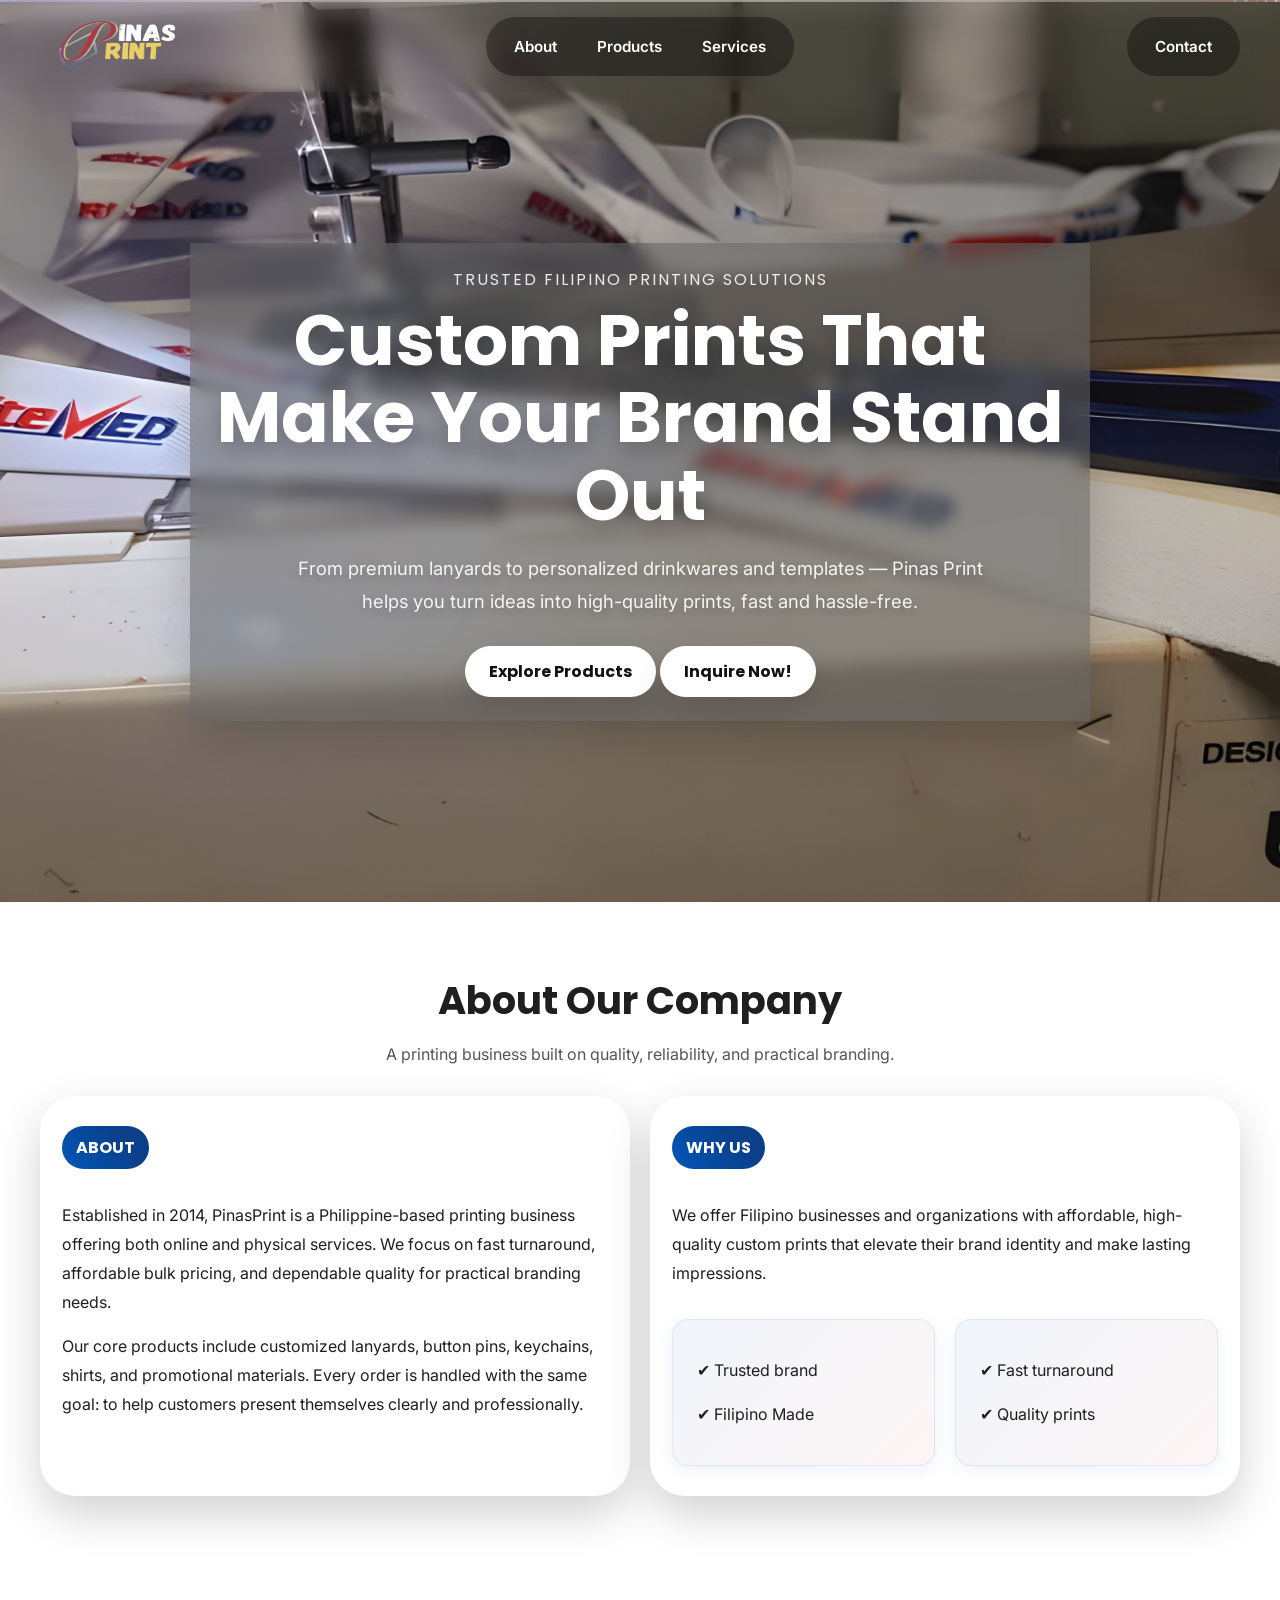
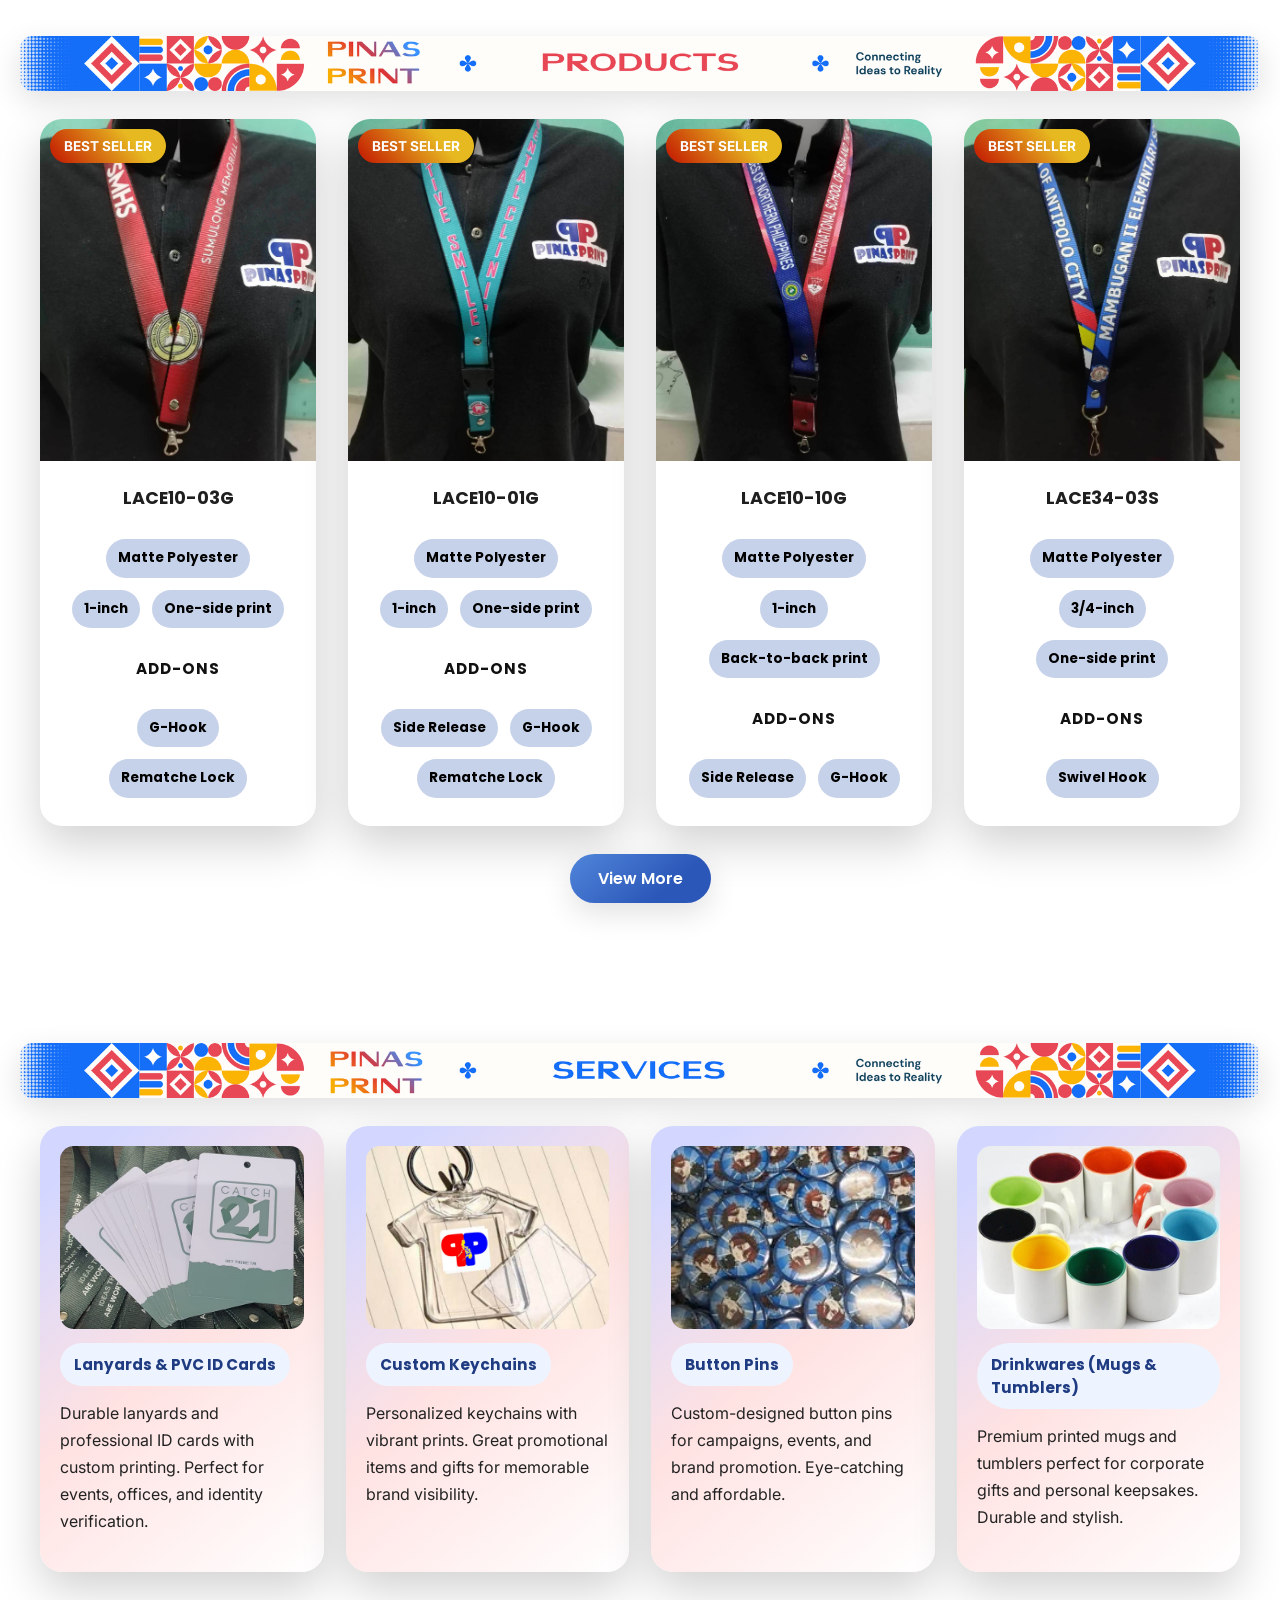
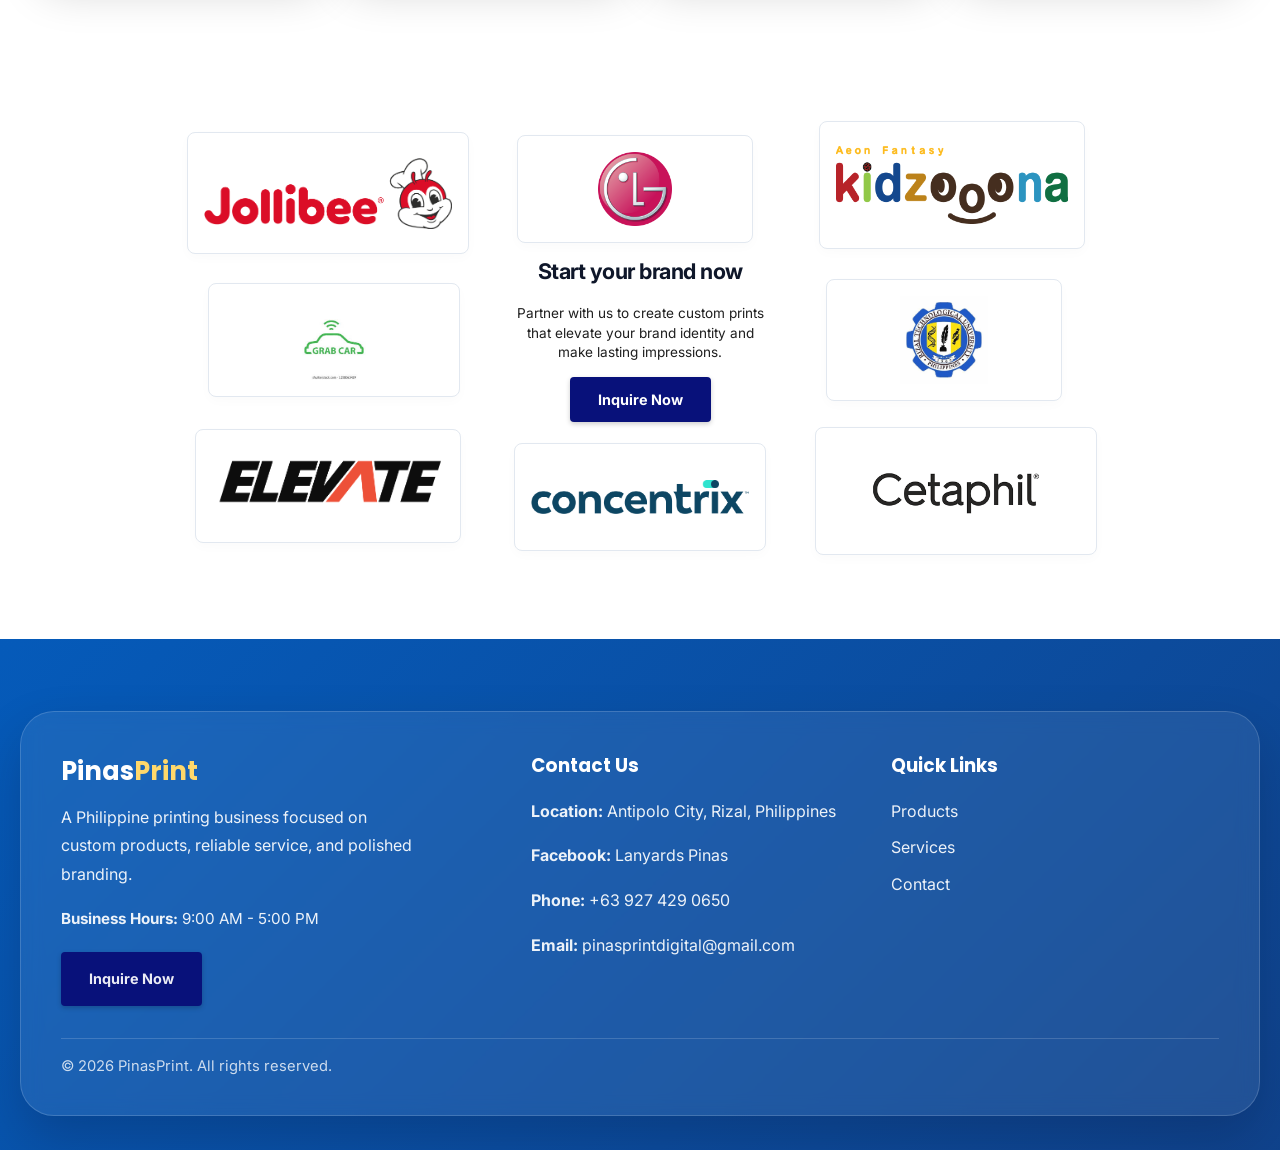
==== commit c1f11b7f: "opo" ====
--- a/index.html
+++ b/index.html
@@ -21,7 +21,7 @@
       </a>
     </div>
 
-    <div class="menu-toggle" id="menuToggle">☰</div>
+    <div class="menu-toggle" id="menuToggle"><svg xmlns="http://www.w3.org/2000/svg" height="24px" viewBox="0 -960 960 960" width="24px" fill="#e3e3e3"><path d="M120-240v-80h720v80H120Zm0-200v-80h720v80H120Zm0-200v-80h720v80H120Z"/></svg></div>
       <nav class="nav-links">
         <a href="#about">About</a>
         <a href="#products">Products</a>
@@ -43,7 +43,7 @@
             From premium lanyards to personalized drinkwares and templates — Pinas Print helps you turn ideas into high-quality prints, fast and hassle-free.
           </p>
           <a href="#products" class="hero-btn">Explore Products</a>
-          <a href="form.html" class="hero-btn">Inquire Now!</a>
+          <a href="#brand-showcase" class="hero-btn">Inquire Now!</a>
         </div>
       </section>
       
@@ -219,7 +219,7 @@
         </div>
       </section>
 
-    <section class="brand-showcase-section">
+    <section class="brand-showcase-section" id="brand-showcase">
         <div class="brand-grid-container">
             <div class="logo-card pos-top-left"><img src="Images/logo-jobiliee.jpg" alt="Jollibee Logo"></div>
             <div class="logo-card pos-top-center"><img src="Images/logo-LG.png" alt="LG Logo"></div>
--- a/styles.css
+++ b/styles.css
@@ -36,6 +36,7 @@
   display: flex;
   flex-direction: column;
   min-height: 100vh;
+  min-width: 100vw;
 }
 
 main {
@@ -349,6 +350,8 @@
 .card-image {
   position: relative;
   object-fit: cover;
+  width: 100%;
+  display: block;
 }
 
 .inline-inner-box-product {
@@ -491,7 +494,7 @@
   justify-content: center;
   align-items: center;
   padding: 16px;
-  width: 100%;
+  min-width: 100px;
   height: 100%;
   box-shadow: 0 4px 12px rgba(0, 0, 0, 0.02);
   transition: transform 0.3s cubic-bezier(0.25, 1, 0.5, 1), box-shadow 0.3s ease;
@@ -504,8 +507,8 @@
   opacity: 0.95;
 }
 
-.pos-top-left   { width: 95%;  height: 90%;  transform: translateY(4px); }
-.pos-top-center { width: 80%;  height: 80%;  transform: translateX(-5px); }
+.pos-top-left   { width: 95%;  height: 90%;  transform: translateY(4px);}
+.pos-top-center { width: 80%;  height: 80%;  transform: translateX(-5px);}
 .pos-top-right  { width: 90%;  height: 95%;  transform: translateY(-4px); }
 .pos-mid-left   { width: 85%;  height: 85%;  transform: translateX(6px); }
 .pos-mid-right  { width: 80%;  height: 90%;  transform: translateX(-8px); }
@@ -513,7 +516,7 @@
 .pos-bot-center { width: 85%;  height: 80%;  transform: translateY(6px); }
 .pos-bot-right  { width: 95%;  height: 95%;  transform: translateX(4px); }
 
-.pos-top-left:hover   { transform: translateY(4px) translateY(-6px);   box-shadow: 0 10px 20px rgba(0,0,0,0.06); }
+.pos-top-left:hover   { transform: translateY(4px) translateY(-6px);  box-shadow: 0 10px 20px rgba(0,0,0,0.06); }
 .pos-top-center:hover { transform: translateX(-5px) translateY(-6px); box-shadow: 0 10px 20px rgba(0,0,0,0.06); }
 .pos-top-right:hover  { transform: translateY(-4px) translateY(-6px);  box-shadow: 0 10px 20px rgba(0,0,0,0.06); }
 .pos-mid-left:hover   { transform: translateX(6px) translateY(-6px);   box-shadow: 0 10px 20px rgba(0,0,0,0.06); }
@@ -523,14 +526,13 @@
 .pos-bot-right:hover  { transform: translateX(4px) translateY(-6px);   box-shadow: 0 10px 20px rgba(0,0,0,0.06); }
 
 .brand-center-content {
-  grid-column: 2;
-  grid-row: 2;
   display: flex;
   flex-direction: column;
   align-items: center;
   justify-content: center;
   text-align: center;
-  padding: 0 12px;
+  padding: 3px 12px;
+  z-index: 1;
 }
 
 .brand-center-content h2 {
@@ -544,8 +546,7 @@
 
 .brand-center-content p {
   font-family: 'Inter', sans-serif;
-  font-size: 0.8rem; 
-  color: #475569;
+  font-size: 0.85rem; 
   line-height: 1.45;
   margin-bottom: 14px;
   max-width: 250px;
@@ -577,7 +578,6 @@
   padding: 72px 20px 34px;
   background: linear-gradient(135deg, rgba(0, 87, 184, 0.98), rgba(11, 63, 138, 0.98));
   color: #fff;
-  border: 1px solid black;
   width: 100%;
   margin-top: auto;
 }
@@ -722,12 +722,14 @@
   border: 1px solid #ccc;
   border-radius: 4px;
   font-size: 14px;
+  font-family: inherit;
   outline: none;
-  transition: border-color 0.2s;
+  transition: border-color 0.2s, box-shadow 0.2s;
 }
 
 input:focus, textarea:focus {
   border-color: #1a2456;
+  box-shadow: 0 0 0 3px rgba(26, 36, 86, 0.1);
 }
 
 textarea {
@@ -803,19 +805,61 @@
 }
 
 .popup {
+  flex-wrap: wrap;
   margin: 70px auto;
-  padding: 30px;
+  padding: 0px 30px 30px;
   background: #fff;
   border-radius: 8px;
   width: 90%; 
-  max-width: 450px; 
+  max-width: 450px;
   position: relative;
   text-align: center;
-  transition: all 5s ease-in-out;
+  opacity: 0;
+  transform: translateY(-100%);
+  will-change: transform, opacity;
+}
+
+.overlay:target .popup {
+  animation: slideIn 0.4s ease-out forwards;
+}
+
+@keyframes slideIn {
+  from {
+    opacity: 0;
+    transform: translateY(-30px);
+  }
+  to {
+    opacity: 1;
+    transform: translateY(0);
+  }
+}
+
+.popup-icon {
+  display: inline-block;
+  padding: 20px 22px;
+  border-radius: 999px;
+  background: rgb(63, 190, 63) center center no-repeat;
+  align-self: center;
+  transform: translateY(-37px);
+  border: 5px solid white;
+  animation: rotateIcon .6s ease-out;
+}
+
+@keyframes rotateIcon {
+  0% {
+    transform: rotate(0deg);
+  }
+  90% {
+    transform: rotate(390deg);
+  }
+  100% {
+    transform: rotate(360deg);
+  }
 }
 
 .popup h2 {
   margin-top: 0;
+  align-self: center;
   color: #333;
   font-family: Tahoma, Arial, sans-serif;
 }
@@ -841,24 +885,82 @@
 }
 
 @media screen and (max-width: 768px) {
+
   .brand-grid-container {
-      grid-template-rows: repeat(3, 110px);
-      gap: 10px;
-  }
-  .logo-card {
-      transform: none !important;
-      width: 100% !important;
-      height: 100% !important;
-  }
-  .logo-card:hover {
-      transform: translateY(-4px) !important;
-  }
-  .brand-center-content h2 { font-size: 1.15rem; }
-  .brand-center-content p { font-size: 0.72rem; max-width: 200px; }
-  .brand-center-content .inquire-btn { padding: 8px 16px; font-size: 0.72rem; }
+    display: flex;
+    overflow-x: auto;
+    scroll-snap-type: x mandatory;
+    gap: 16px;
+    padding: 10px 0;
+    height: 50%;
+    max-width: 100%;
+    -webkit-overflow-scrolling: touch;
+  }
+
+  .brand-grid-container::-webkit-scrollbar {
+    display: none;
+  }
+
+  .logo-card,
+  .brand-center-content {
+    flex: 0 0 80%;
+    scroll-snap-align: center;
+    width: 80%;
+    height: auto;
+    min-height: 120px;
+    max-height: 300px;
+    transform: none !important;
+  }
+
+  .logo-card img {
+    max-width: 80%;
+    max-height: 250px;
+  }
+
+  /* Disable grid positioning */
+  .pos-top-left,
+  .pos-top-center,
+  .pos-top-right,
+  .pos-mid-left,
+  .pos-mid-right,
+  .pos-bot-left,
+  .pos-bot-center,
+  .pos-bot-right {
+    grid-column: auto !important;
+    grid-row: auto !important;
+    width: 100% !important;
+    height: auto !important;
+  }
+
+  /* 📣 Center content as featured slide */
+  .brand-center-content {
+    padding: 20px 16px;
+    border: none;
+    background: #ffffff;
+    box-shadow: 0 6px 20px rgba(0,0,0,0.08);
+    order: 999; /* Move to end of flex container */
+  }
+
+  .brand-center-content h2 {
+    font-size: 1.80rem;
+  }
+
+  .brand-center-content p {
+    font-size: 0.85rem;
+    max-width: 100%;
+  }
+
+  .brand-center-content .inquire-btn {
+    width: 100%;
+    padding: 12px;
+    font-size: 0.85rem;
+  }
 }
 
 @media (max-width: 600px) {
+  .section-banner {
+      height: 35px;
+  }
   .name-inputs {
       flex-direction: column;
       gap: 10px;
@@ -915,8 +1017,8 @@
 }
 
 @media (max-width: 480px) {
-  .logo img {
-    width: 46px;
+  .logo img { 
+    width: 100px;
     height: 46px;
   }
   .logo-text {
@@ -946,4 +1048,16 @@
   .inline-inner-box-product p {
     width: auto;
   }
+  .brand-center-content h2 {
+    font-size: 1rem;
+  }
+
+  .brand-center-content p {
+    font-size: 0.75rem;
+  }
+
+  .logo-card {
+    min-height: 80px;
+    padding: 10px;
+  }
 }
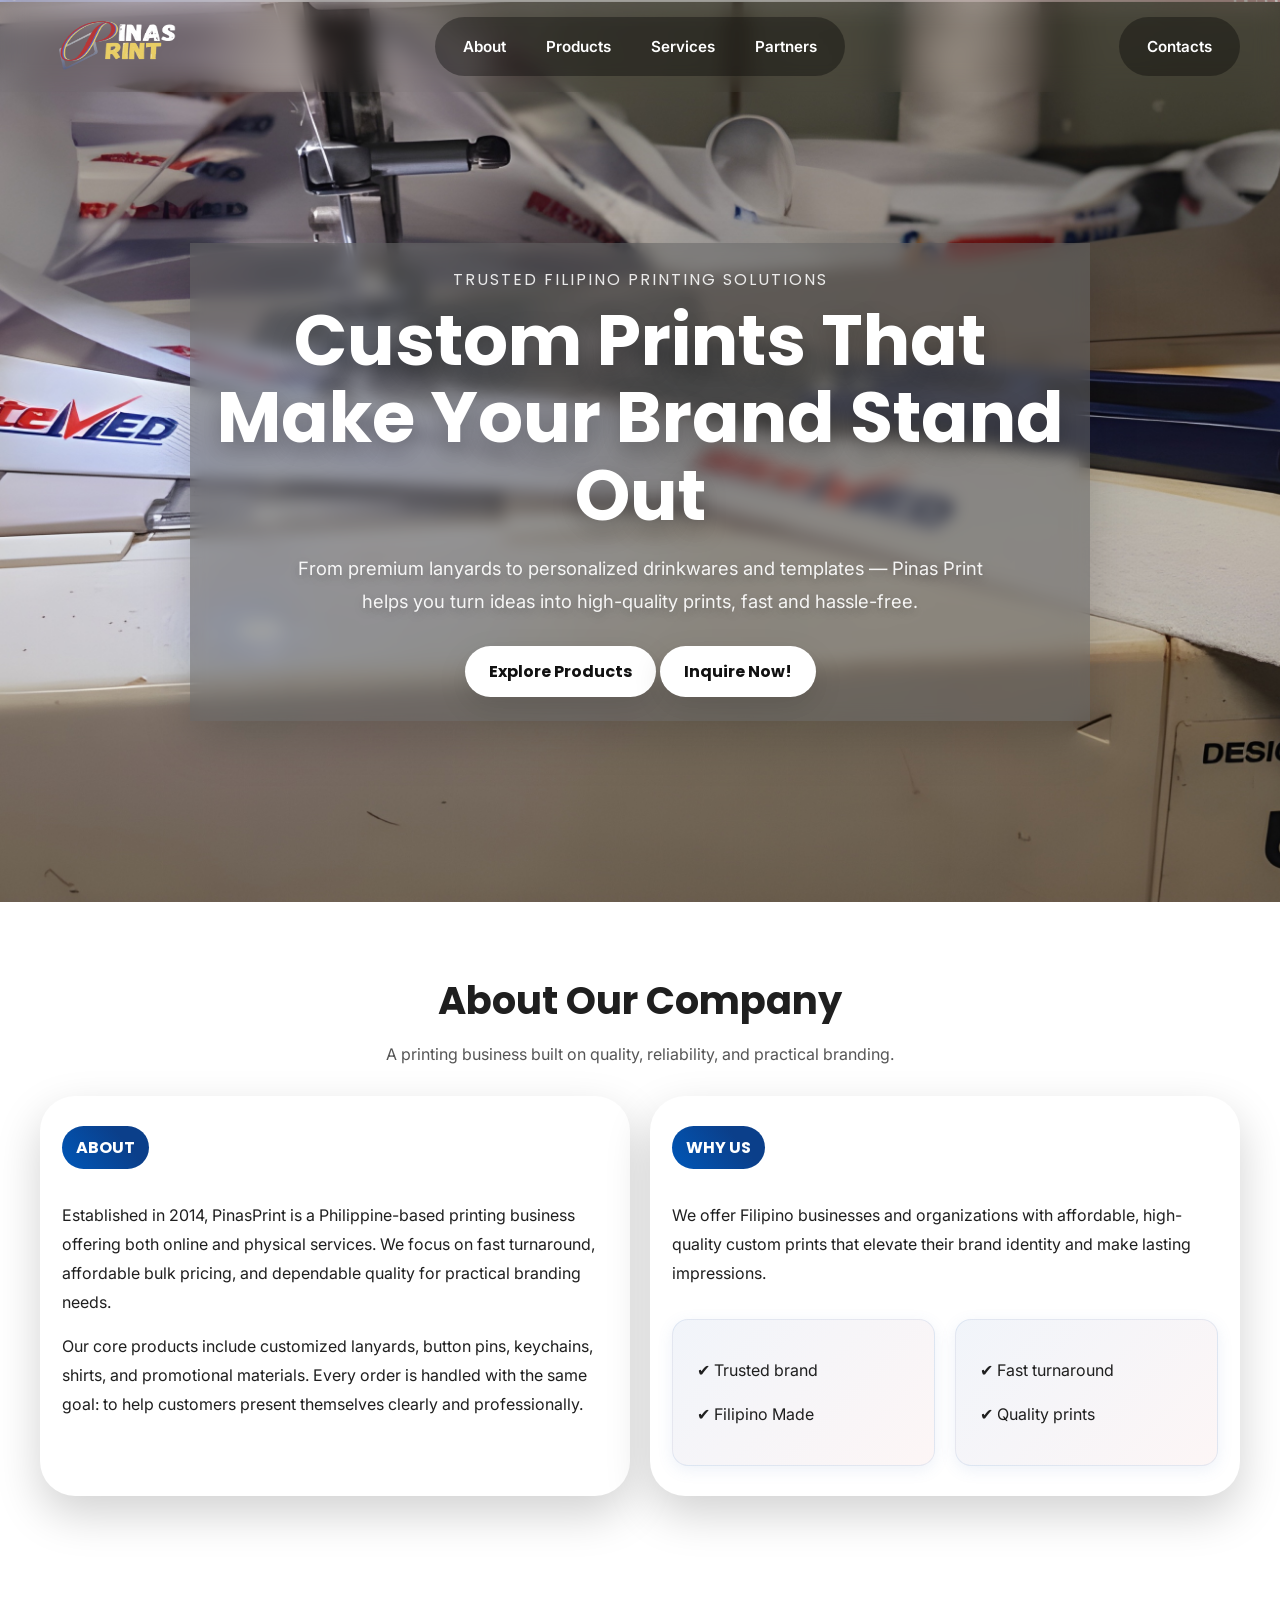
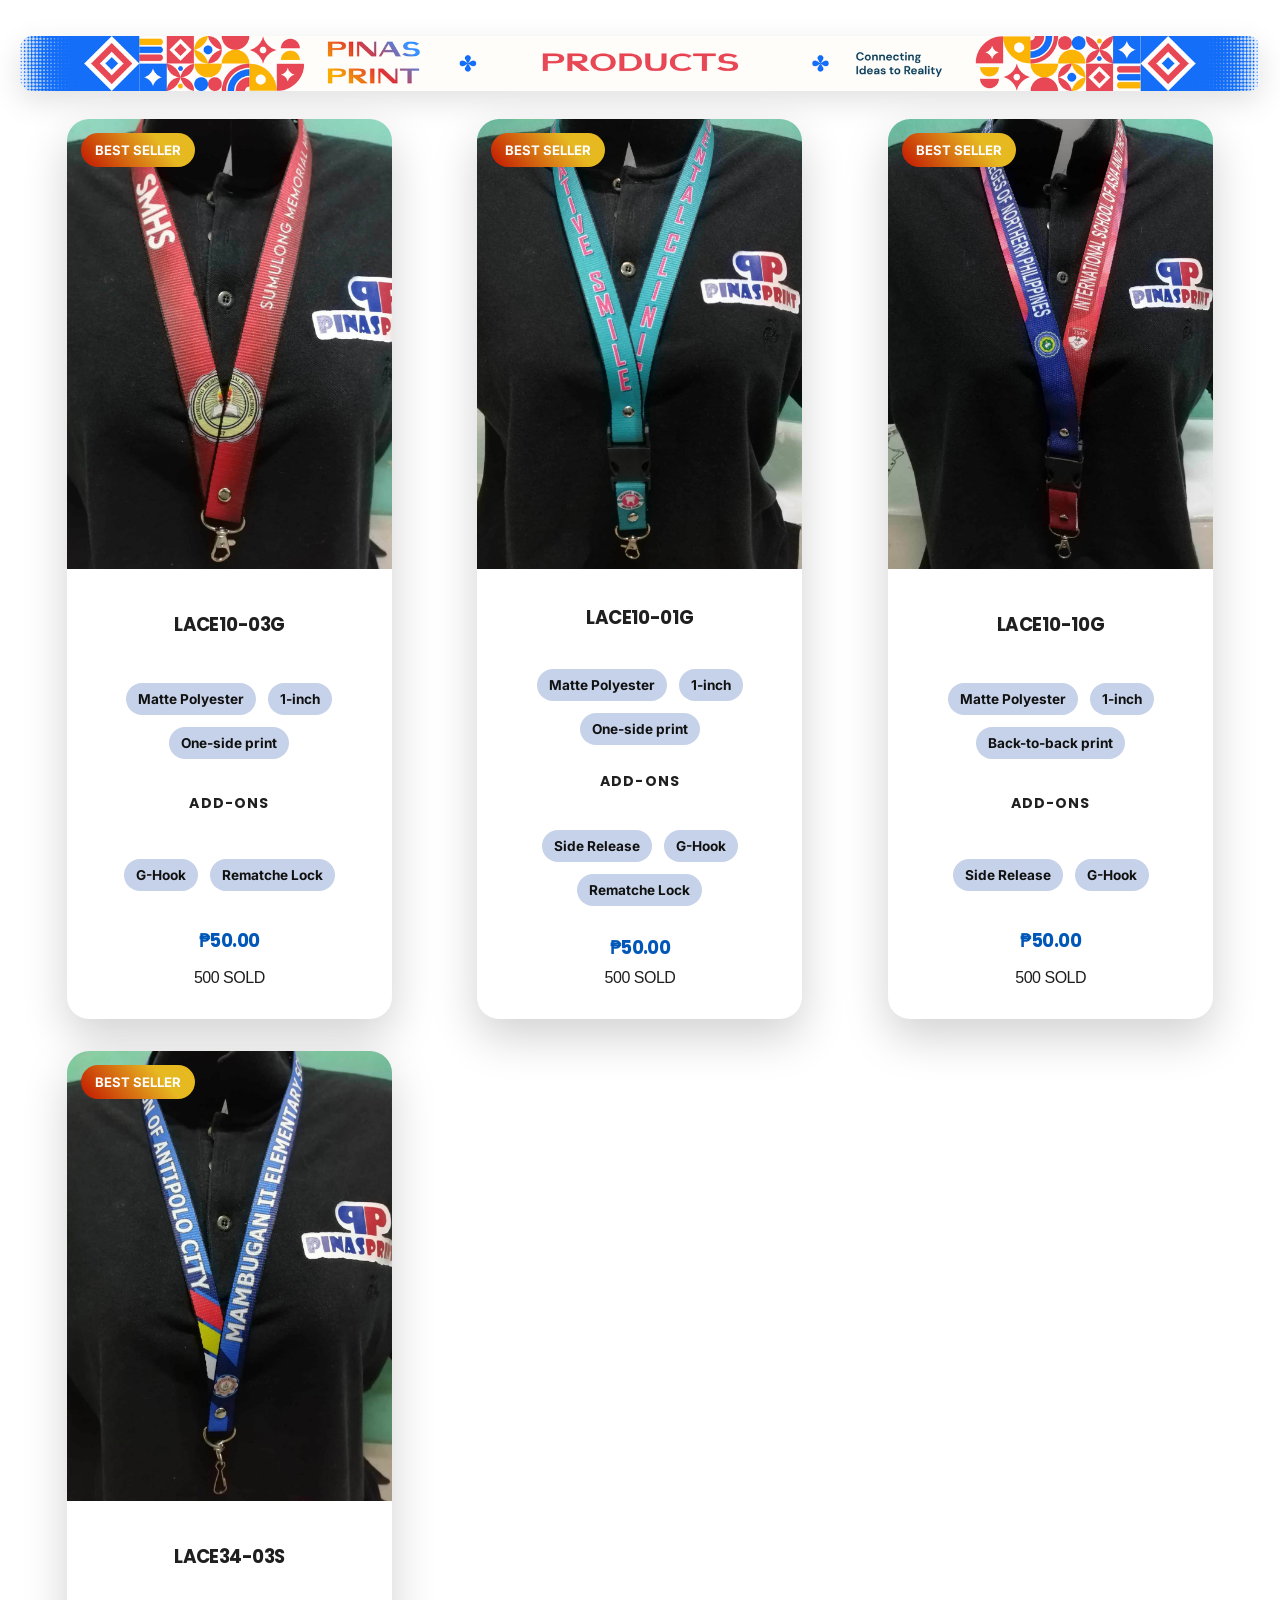
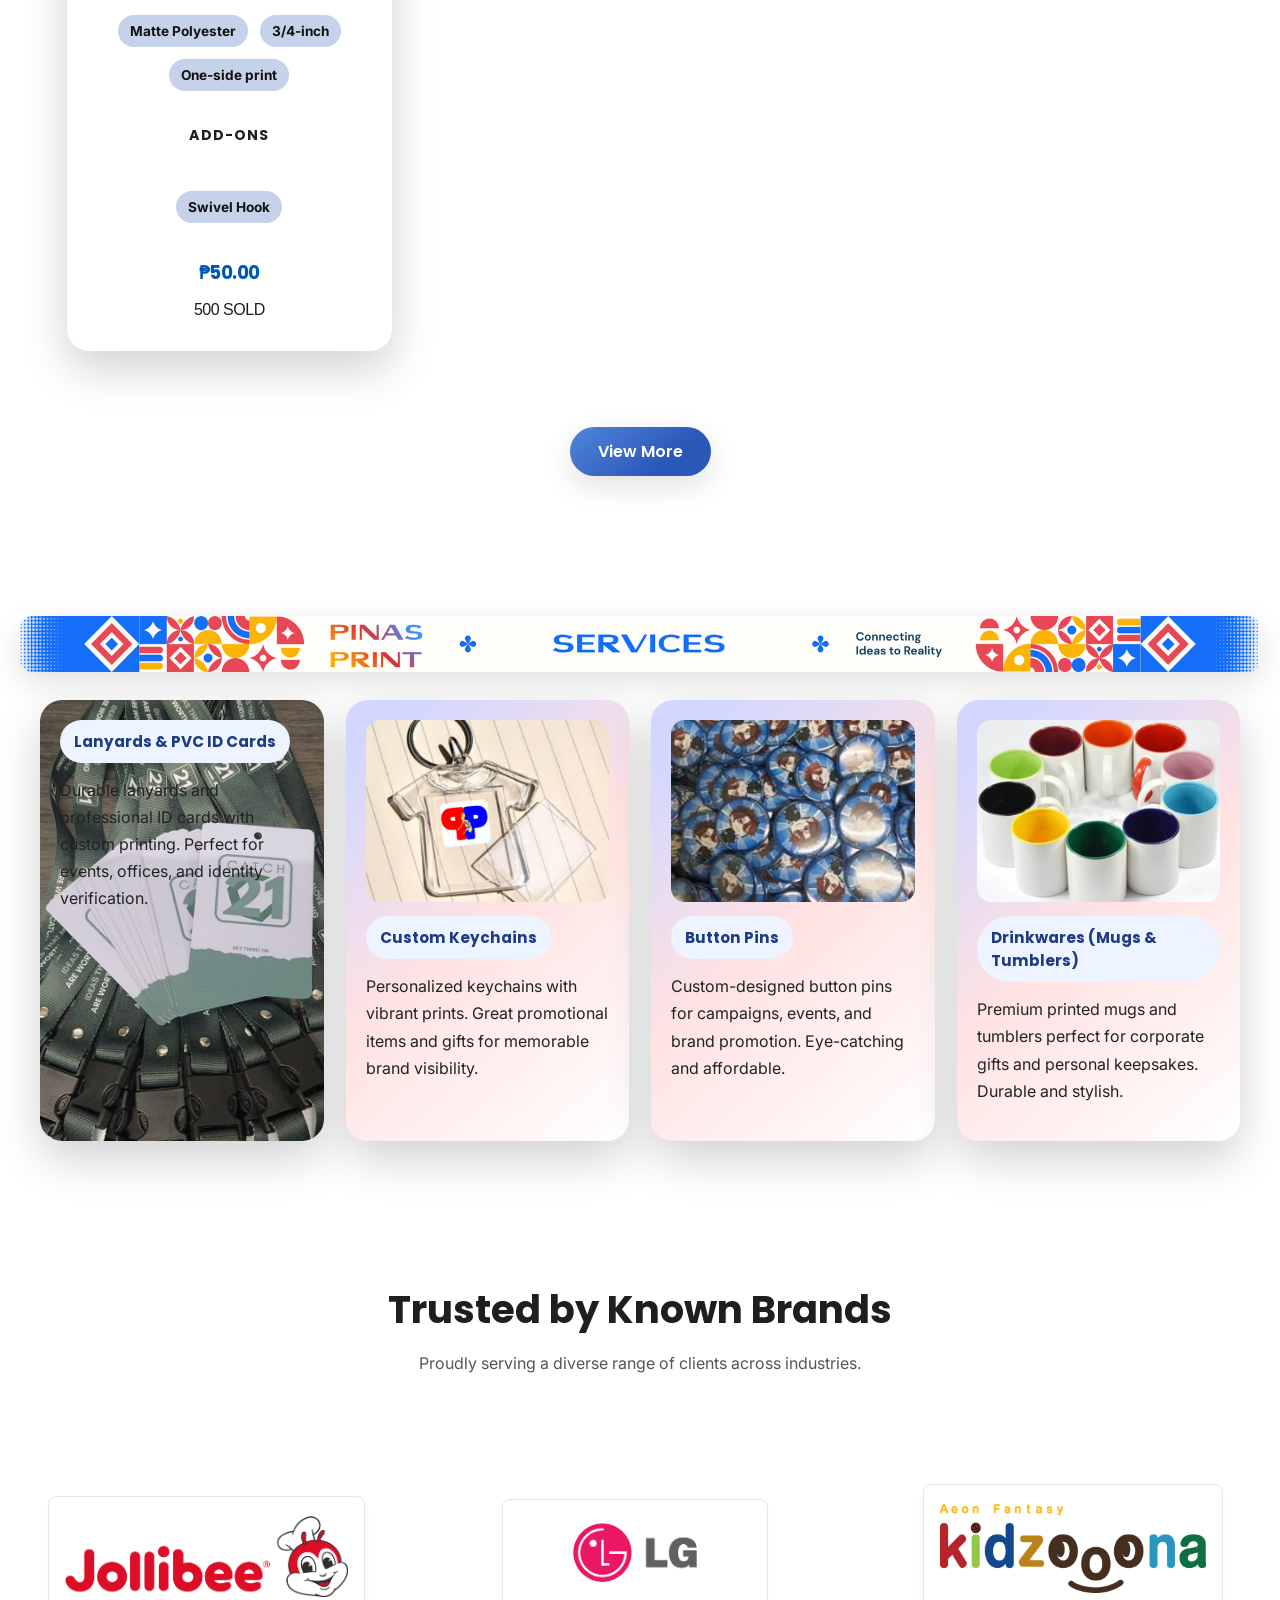
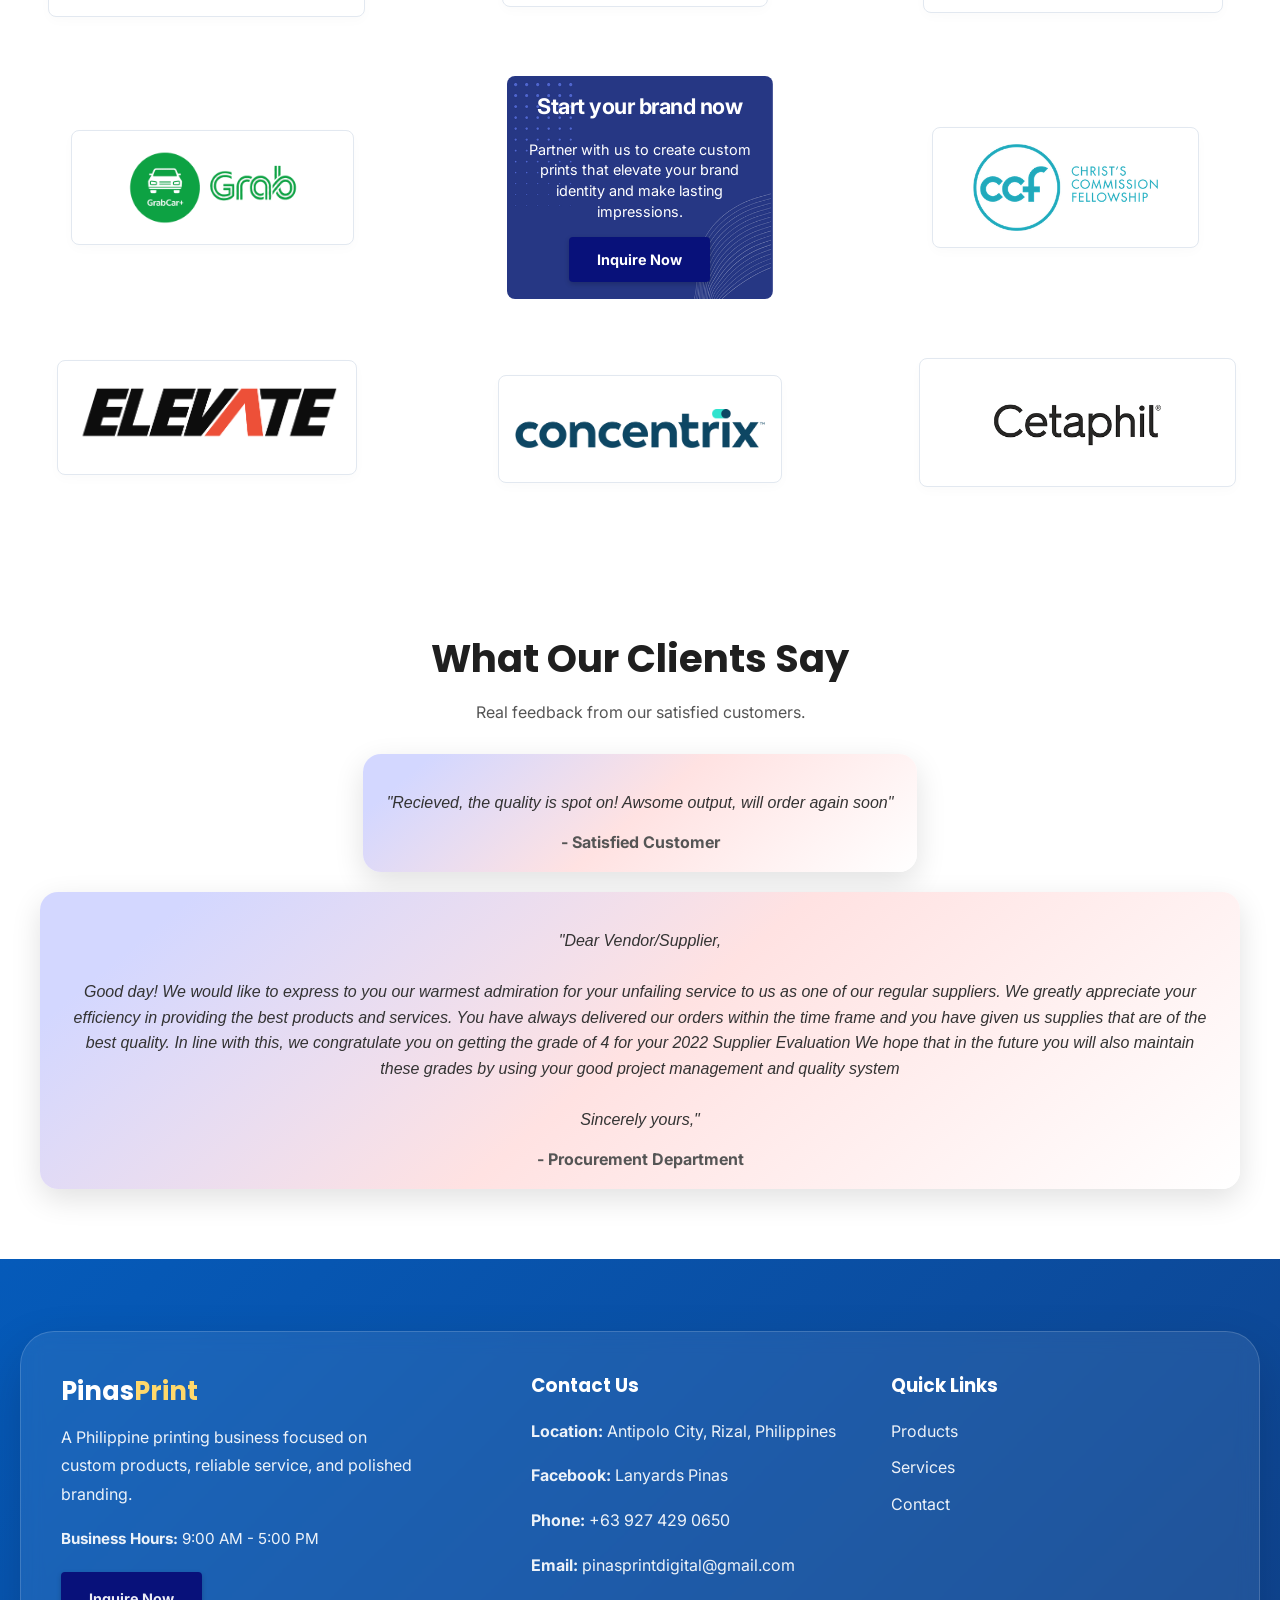
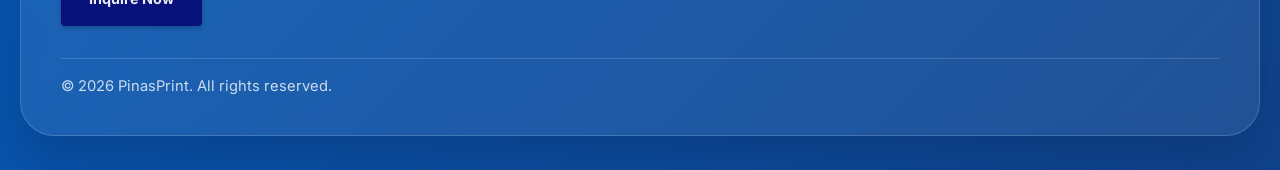
==== commit 55f8d3b2: "Semi Semi final fix" ====
--- a/index.html
+++ b/index.html
@@ -5,15 +5,15 @@
   <meta name="viewport" content="width=device-width, initial-scale=1.0" />
   <title>PinasPrint</title>
   <link rel="icon" type="image/jpeg" href="Images/favicon.png">
-
   <link rel="preconnect" href="https://fonts.googleapis.com">
   <link rel="preconnect" href="https://fonts.gstatic.com" crossorigin>
   <link href="https://fonts.googleapis.com/css2?family=Poppins:wght@400;500;600;700&family=Inter:wght@400;500;600;700&display=swap" rel="stylesheet">
-  
-  <link rel="stylesheet" href="styles.css" />
+  <link rel="stylesheet" href="styles.css">
 </head>
 
 <body>
+
+  <!-- ===== NAVBAR ===== -->
   <header class="navbar">
     <div class="logo">
       <a href="#home" class="logo-link">
@@ -21,231 +21,290 @@
       </a>
     </div>
 
-    <div class="menu-toggle" id="menuToggle"><svg xmlns="http://www.w3.org/2000/svg" height="24px" viewBox="0 -960 960 960" width="24px" fill="#e3e3e3"><path d="M120-240v-80h720v80H120Zm0-200v-80h720v80H120Zm0-200v-80h720v80H120Z"/></svg></div>
-      <nav class="nav-links">
-        <a href="#about">About</a>
-        <a href="#products">Products</a>
-        <a href="#services">Services</a>
-      </nav>
+    <div class="menu-toggle" id="menuToggle">
+      <svg xmlns="http://www.w3.org/2000/svg" height="48px" viewBox="0 -960 960 960" width="48px" fill="#FFFFFF"><path d="M450-120v-330H120v-60h330v-330h60v330h330v60H510v330h-60Z"/></svg>
+    </div>
+
+    <nav class="nav-links">
+      <a href="#about">About</a>
+      <a href="#products">Products</a>
+      <a href="#services">Services</a>
+      <a href="#brand-showcase">Partners</a>
+    </nav>
 
     <nav class="nav-contact">
-      <a href="#contact">Contact</a>
+      <a href="#contact">Contacts</a>
     </nav>
   </header>
 
+  <!-- ===== MAIN ===== -->
   <main>
-      <section id="home" class="hero">
-        <img src="Images/hero-image-1.jpg" alt="Hero Image">
-        <div class="hero-content">
-          <p class="hero-kicker">Trusted Filipino Printing Solutions</p>
-          <h1>Custom Prints That Make Your Brand Stand Out</h1>
-          <p class="hero-subtitle">
-            From premium lanyards to personalized drinkwares and templates — Pinas Print helps you turn ideas into high-quality prints, fast and hassle-free.
+
+    <!-- HERO -->
+    <section id="home" class="hero">
+      <img src="Images/hero-image-1.jpg" alt="Hero Image">
+      <div class="hero-content">
+        <p class="hero-kicker">Trusted Filipino Printing Solutions</p>
+        <h1>Custom Prints That Make Your Brand Stand Out</h1>
+        <p class="hero-subtitle">
+          From premium lanyards to personalized drinkwares and templates — Pinas Print helps you turn ideas into high-quality prints, fast and hassle-free.
+        </p>
+        <a href="#products" class="hero-btn">Explore Products</a>
+        <a href="#brand-showcase" class="hero-btn">Inquire Now!</a>
+      </div>
+    </section>
+
+    <!-- ABOUT -->
+    <section id="about" class="about-section section-pad">
+      <div class="section-head">
+        <h2>About Our Company</h2>
+        <p class="section-note">A printing business built on quality, reliability, and practical branding.</p>
+      </div>
+
+      <div class="about-container">
+        <div class="about-box">
+          <h3>ABOUT</h3>
+          <p>
+            Established in 2014, PinasPrint is a Philippine-based printing business offering both online and physical services.
+            We focus on fast turnaround, affordable bulk pricing, and dependable quality for practical branding needs.
           </p>
-          <a href="#products" class="hero-btn">Explore Products</a>
-          <a href="#brand-showcase" class="hero-btn">Inquire Now!</a>
+          <p>
+            Our core products include customized lanyards, button pins, keychains, shirts, and promotional materials.
+            Every order is handled with the same goal: to help customers present themselves clearly and professionally.
+          </p>
+        </div>
+
+        <div class="about-box">
+          <h3>WHY US</h3>
+          <p>We offer Filipino businesses and organizations with affordable, high-quality custom prints that elevate their brand identity and make lasting impressions.</p>
+          <div class="row">
+            <div class="inner-box-about">
+              <p>✔ Trusted brand</p>
+              <p>✔ Filipino Made</p>
+            </div>
+            <div class="inner-box-about">
+              <p>✔ Fast turnaround</p>
+              <p>✔ Quality prints</p>
+            </div>
+          </div>
+        </div>
+      </div>
+    </section>
+
+    <!-- PRODUCTS -->
+    <section id="products" class="section-pad">
+      <div class="section-head">
+        <img src="Images/Left.png" alt="Pinas Print Products" class="section-banner">
+      </div>
+
+      <div class="product-container">
+        <article class="product-box">
+          <img src="Images/lanyard1.jpg" alt="LACE10-03G" class="card-image">
+          <div class="product-box-tag">BEST SELLER</div>
+          <div class="product-contents">
+            <h3 class="product-title">LACE10-03G</h3>
+          </div>
+          <div class="product-content">
+            <div class="product-spec">Matte Polyester</div>
+            <div class="product-spec">1-inch</div>
+            <div class="product-spec">One-side print</div>
+          </div>
+          <div class="product-addon-title">ADD-ONS</div>
+          <div class="product-content">
+            <div class="product-spec">G-Hook</div>
+            <div class="product-spec">Rematche Lock</div>
+          </div>
+          <div class="product-content">
+            <div class="product-price">₱50.00</div>
+          </div>
+          <div class="product-content">
+            <div class="product-sold">500 SOLD</div>
+          </div>
+        </article>
+
+        <article class="product-box">
+          <img src="Images/lanyard2.jpg" alt="LACE10-01G" class="card-image">
+          <div class="product-box-tag">BEST SELLER</div>
+          <div class="product-contents">
+            <h3 class="product-title">LACE10-01G</h3>
+          </div>
+          <div class="product-content">
+            <div class="product-spec">Matte Polyester</div>
+            <div class="product-spec">1-inch</div>
+            <div class="product-spec">One-side print</div>
+          </div>
+          <div class="product-addon-title">ADD-ONS</div>
+          <div class="product-content">
+            <div class="product-spec">Side Release</div>
+            <div class="product-spec">G-Hook</div>
+            <div class="product-spec">Rematche Lock</div>
+          </div>
+          <div class="product-content">
+            <div class="product-price">₱50.00</div>
+          </div>
+          <div class="product-content">
+            <div class="product-sold">500 SOLD</div>
+          </div>
+        </article>
+
+        <article class="product-box">
+          <img src="Images/lanyard3.jpg" alt="LACE10-10G" class="card-image">
+          <div class="product-box-tag">BEST SELLER</div>
+          <div class="product-contents">
+            <h3 class="product-title">LACE10-10G</h3>
+          </div>
+          <div class="product-content">
+            <div class="product-spec">Matte Polyester</div>
+            <div class="product-spec">1-inch</div>
+            <div class="product-spec">Back-to-back print</div>
+          </div>
+          <div class="product-addon-title">ADD-ONS</div>
+          <div class="product-content">
+            <div class="product-spec">Side Release</div>
+            <div class="product-spec">G-Hook</div>
+          </div>
+          <div class="product-content">
+            <div class="product-price">₱50.00</div>
+          </div>
+          <div class="product-content">
+            <div class="product-sold">500 SOLD</div>
+          </div>
+        </article>
+
+        <article class="product-box">
+          <img src="Images/lanyard4.jpg" alt="LACE34-03S" class="card-image">
+          <div class="product-box-tag">BEST SELLER</div>
+          <div class="product-contents">
+            <h3 class="product-title">LACE34-03S</h3>
+          </div>
+          <div class="product-content">
+            <div class="product-spec">Matte Polyester</div>
+            <div class="product-spec">3/4-inch</div>
+            <div class="product-spec">One-side print</div>
+          </div>
+          <div class="product-addon-title">ADD-ONS</div>
+          <div class="product-content">
+            <div class="product-spec">Swivel Hook</div>
+          </div>
+          <div class="product-content">
+            <div class="product-price">₱50.00</div>
+          </div>
+          <div class="product-content">
+            <div class="product-sold">500 SOLD</div>
+          </div>
+        </article>
+      </div>
+
+      <div class="button-wrap">
+        <a href="gallery.html" class="button-link">View More</a>
+      </div>
+    </section>
+
+    <!-- SERVICES -->
+    <section id="services" class="section-pad">
+      <div class="section-head">
+        <img src="Images/Right.png" alt="Pinas Print Services" class="section-banner">
+      </div>
+
+      <div class="services-container">
+        <article class="services-box"
+                 style="background-image: url('Images/ID card2.jpg'); background-size: cover; background-position: center;">
+          <div class="inline-inner-box-services">
+            <h3>Lanyards & PVC ID Cards</h3>
+          </div>
+          <p>Durable lanyards and professional ID cards with custom printing. Perfect for events, offices, and identity verification.</p>
+        </article>
+
+        <article class="services-box">
+          <div class="inline-inner-box-services">
+            <img src="Images/keychain.jpg" alt="Keychains">
+            <h3>Custom Keychains</h3>
+          </div>
+          <p>Personalized keychains with vibrant prints. Great promotional items and gifts for memorable brand visibility.</p>
+        </article>
+
+        <article class="services-box">
+          <div class="inline-inner-box-services">
+            <img src="Images/pinss.jpg" alt="Button Pins">
+            <h3>Button Pins</h3>
+          </div>
+          <p>Custom-designed button pins for campaigns, events, and brand promotion. Eye-catching and affordable.</p>
+        </article>
+
+        <article class="services-box">
+          <div class="inline-inner-box-services">
+            <img src="Images/mugs.jpg" alt="Mugs">
+            <h3>Drinkwares (Mugs & Tumblers)</h3>
+          </div>
+          <p>Premium printed mugs and tumblers perfect for corporate gifts and personal keepsakes. Durable and stylish.</p>
+        </article>
+      </div>
+    </section>
+
+    <!-- BRAND SHOWCASE -->
+    <div class="section-pad">
+      <div class="section-head">
+        <h2>Trusted by Known Brands</h2>
+        <p class="section-note">Proudly serving a diverse range of clients across industries.</p>
+      </div>
+      <section id="brand-showcase" class="brand-showcase-section">
+        <div class="brand-grid-container">
+          <div class="logo-card pos-top-left"><img src="Images/logo-jobiliee.jpg" alt="Jollibee Logo"></div>
+          <div class="logo-card pos-top-center"><img src="Images/logo-LG.png" alt="LG Logo"></div>
+          <div class="logo-card pos-top-right"><img src="Images/logo-kidzoona.png" alt="Kidzoona Logo"></div>
+
+          <div class="logo-card pos-mid-left"><img src="Images/logo-grabcar.png" alt="Grabcar Logo"></div>
+
+          <div class="brand-center-content">
+          
+            <h2>Start your brand now</h2>
+            <p>Partner with us to create custom prints that elevate your brand identity and make lasting impressions.</p>
+            <a href="form.html" class="inquire-btn">Inquire Now</a>
+          </div>
+
+          <div class="logo-card pos-mid-right"><img src="Images/logo-ccf.png" alt="RTU Logo"></div>
+
+          <div class="logo-card pos-bot-left"><img src="Images/logo-elevate.png" alt="Elevate Logo"></div>
+          <div class="logo-card pos-bot-center"><img src="Images/logo-concentrix.png" alt="Concentrix Logo"></div>
+          <div class="logo-card pos-bot-right"><img src="Images/logo-cetaphil.png" alt="Cetaphil Logo"></div>
         </div>
       </section>
-      
-      <section id="about" class="about-section section-pad">
-        <div class="section-head">
-          <h2>About Our Company</h2>
-          <p class="section-note">
-            A printing business built on quality, reliability, and practical branding.
+    </div>
+
+    <article class="testimonial-section section-pad">
+      <div class="section-head">
+        <h2>What Our Clients Say</h2>
+        <p class="section-note">Real feedback from our satisfied customers.</p>
+      </div>
+        <div class="testimonial-container">
+          <div class="testimonial-card">
+            <p>"Recieved, the quality is spot on! Awsome output, will order again soon"</p>
+            <span>- Satisfied Customer</span>
+          </div>
+        <div class="testimonial-card">
+          <p>
+          "Dear Vendor/Supplier,<br>
+          <br>
+          Good day! 
+          We would like to express to you our warmest admiration for your unfailing service to us as one of our regular suppliers.
+          We greatly appreciate your efficiency in providing the best products and services. You have always delivered our orders
+          within the time frame and you have given us supplies that are of the best quality. In line with this, we congratulate
+          you on getting the grade of 4 for your 2022 Supplier Evaluation We hope that in the future you will also maintain these
+          grades by using your good project management and quality system<br>
+          <br>
+          Sincerely yours,"
           </p>
-        </div>
-
-        <div class="about-container">
-          <div class="about-box">
-            <h3>ABOUT</h3>
-            <p>
-              Established in 2014, PinasPrint is a Philippine-based printing business offering both online and physical services.
-              We focus on fast turnaround, affordable bulk pricing, and dependable quality for practical branding needs.
-            </p>
-            <p>
-              Our core products include customized lanyards, button pins, keychains, shirts, and promotional materials.
-              Every order is handled with the same goal: to help customers present themselves clearly and professionally.
-            </p>
-          </div>  
-
-          <div class="about-box">
-            <h3>WHY US</h3>
-            <p>We offer Filipino businesses and organizations with affordable, high-quality custom prints that elevate their brand identity and make lasting impressions.</p>
-
-            <div class="row">
-              <div class="inner-box-about">
-                <p>✔ Trusted brand</p>
-                <p>✔ Filipino Made</p>
-              </div>
-
-              <div class="inner-box-about">
-                <p>✔ Fast turnaround</p>
-                <p>✔ Quality prints</p>
-              </div>
-            </div>
-          </div>
-        </div>
-      </section>
-
-     <section id="products" class="section-pad">
-       <div class="section-head">
-        <img src="Images/Left.png" alt="Pinas Print Products" class="section-banner">
-       </div>
-
-        <div class="product-container">
-          <article class="product-box">
-            <div class="card-image-wrap">
-              <div class="inner-box-product">
-                <h3>BEST SELLER</h3>
-              </div>  
-              <img src="Images/lanyard1.jpg" alt="LACE10-03G" class="card-image">
-            </div>
-            <h4>LACE10-03G</h4>
-            <div class="inline-inner-box-product">
-              <p>Matte Polyester</p>
-              <p>1-inch</p>
-              <p>One-side print</p>
-            </div>
-            <p class="addon-label">ADD-ONS</p>
-            <div class="inline-inner-box-product">
-              <p>G-Hook</p>
-              <p>Rematche Lock</p>
-            </div>
-          </article>
-
-          <article class="product-box">
-            <div class="inner-box-product">
-              <h3>BEST SELLER</h3>
-            </div>
-            <div class="card-image-wrap">
-              <img src="Images/lanyard2.jpg" alt="LACE10-01G" class="card-image">
-            </div>
-            <h4>LACE10-01G</h4>
-            <div class="inline-inner-box-product">
-              <p>Matte Polyester</p>
-              <p>1-inch</p>
-              <p>One-side print</p>
-            </div>
-            <p class="addon-label">ADD-ONS</p>
-            <div class="inline-inner-box-product">
-              <p>Side Release</p>
-              <p>G-Hook</p>
-              <p>Rematche Lock</p>
-            </div>
-          </article>
-
-          <article class="product-box">
-            <div class="inner-box-product">
-              <h3>BEST SELLER</h3>
-            </div>
-            <div class="card-image-wrap">
-              <img src="Images/lanyard3.jpg" alt="LACE10-10G" class="card-image">
-            </div>
-            <h4>LACE10-10G</h4>
-            <div class="inline-inner-box-product">
-              <p>Matte Polyester</p>
-              <p>1-inch</p>
-              <p>Back-to-back print</p>
-            </div>
-            <p class="addon-label">ADD-ONS</p>
-            <div class="inline-inner-box-product">
-              <p>Side Release</p>
-              <p>G-Hook</p>
-            </div>
-          </article>
-
-          <article class="product-box">
-            <div class="inner-box-product">
-              <h3>BEST SELLER</h3>
-            </div>
-            <div class="card-image-wrap">
-              <img src="Images/lanyard4.jpg" alt="LACE34-03S" class="card-image">
-            </div>
-            <h4>LACE34-03S</h4>
-            <div class="inline-inner-box-product">
-              <p>Matte Polyester</p>
-              <p>3/4-inch</p>
-              <p>One-side print</p>
-            </div>
-            <p class="addon-label">ADD-ONS</p>
-            <div class="inline-inner-box-product">
-              <p>Swivel Hook</p>
-            </div>
-          </article>
-        </div>
-
-        <div class="button-wrap">
-          <a href="gallery.html" class="button-link">View More</a>
-        </div>
-      </section>
-
-    <section id="services" class="section-pad">
-        <div class="section-head">
-          <img src="Images/Right.png" alt="Pinas Print Services" class="section-banner">
-        </div>
-
-        <div class="services-container">
-          <article class="services-box">
-            <div class="inline-inner-box-services">
-              <img src="Images/ID card2.jpg" alt="Lanyards">
-              <h3>Lanyards & PVC ID Cards</h3>
-            </div>
-            <p>Durable lanyards and professional ID cards with custom printing. Perfect for events, offices, and identity verification.</p>
-          </article>
-
-          <article class="services-box">
-            <div class="inline-inner-box-services">
-              <img src="Images/keychain.jpg" alt="Keychains">
-              <h3>Custom Keychains</h3>
-            </div>
-            <p>Personalized keychains with vibrant prints. Great promotional items and gifts for memorable brand visibility.</p>
-          </article>
-
-          <article class="services-box">
-            <div class="inline-inner-box-services">
-              <img src="Images/pinss.jpg" alt="Button Pins">
-              <h3>Button Pins</h3>
-            </div>
-            <p>Custom-designed button pins for campaigns, events, and brand promotion. Eye-catching and affordable.</p>
-          </article>
-
-          <article class="services-box">
-            <div class="inline-inner-box-services">
-              <img src="Images/mugs.jpg" alt="Mugs">
-              <h3>Drinkwares (Mugs & Tumblers)</h3>
-            </div>
-            <p>Premium printed mugs and tumblers perfect for corporate gifts and personal keepsakes. Durable and stylish.</p>
-          </article>
-        </div>
-      </section>
-
-    <section class="brand-showcase-section" id="brand-showcase">
-        <div class="brand-grid-container">
-            <div class="logo-card pos-top-left"><img src="Images/logo-jobiliee.jpg" alt="Jollibee Logo"></div>
-            <div class="logo-card pos-top-center"><img src="Images/logo-LG.png" alt="LG Logo"></div>
-            <div class="logo-card pos-top-right"><img src="Images/logo-kidzoona.png" alt="Kidzoona Logo"></div>
-
-            <div class="logo-card pos-mid-left"><img src="Images/logo-grabcar.png" alt="Grabcar Logo"></div>
-            
-            <div class="brand-center-content">
-                <h2>Start your brand now</h2>
-                <p>Partner with us to create custom prints that elevate your brand identity and make lasting impressions.</p>
-                <a href="form.html" class="inquire-btn">Inquire Now</a>
-            </div>
-
-            <div class="logo-card pos-mid-right"><img src="Images/logo-RTU.png" alt="RTU Logo"></div>
-
-            <div class="logo-card pos-bot-left"><img src="Images/logo-elevate.png" alt="Elevate Logo"></div>
-            <div class="logo-card pos-bot-center"><img src="Images/logo-concentrix.png" alt="Concentrix Logo"></div>
-            <div class="logo-card pos-bot-right"><img src="Images/logo-cetaphil.png" alt="Cetaphil Logo"></div>
-        </div>
-    </section>
+          <span>- Procurement Department</span>
+        </div>
+      </div>
+    </article>
   </main>
 
+  <!-- ===== FOOTER ===== -->
   <footer id="contact" class="footer">
     <div class="footer-card">
       <div class="footer-grid">
-        
+
         <div>
           <div class="mini-brand">Pinas<span>Print</span></div>
           <p class="footer-text">
@@ -256,30 +315,24 @@
         </div>
 
         <div>
-          <h4>Contact Us</h4>
-          <style>
-            .contact-inline, 
-            .contact-inline a {
-              color: inherit;
-              text-decoration: none; 
-            }
-            .contact-inline a:hover {
-              text-decoration: underline; 
-            }
-          </style>
-          <p><strong>Location:</strong> Antipolo City, Rizal, Philippines</p>
-          <p class="contact-inline"><strong>Facebook:</strong> <a href="https://www.facebook.com/aloha.quiming.1" target="_blank" rel="noopener">Lanyards Pinas</a></p>
-          <p class="contact-inline"><strong>Phone:</strong> <a href="tel:+639274290650">+63 927 429 0650</a></p>
-          <p class="contact-inline"><strong>Email:</strong> <a href="mailto:pinasprintdigital@gmail.com">pinasprintdigital@gmail.com</a></p>
+          <h4 data-accordion>Contact Us <span class="acc-icon">+</span></h4>
+          <div class="acc-content">
+            <p><strong>Location:</strong> Antipolo City, Rizal, Philippines</p>
+            <p class="contact-inline"><strong>Facebook:</strong> <a href="https://www.facebook.com/aloha.quiming.1" target="_blank" rel="noopener">Lanyards Pinas</a></p>
+            <p class="contact-inline"><strong>Phone:</strong> <a href="tel:+639274290650">+63 927 429 0650</a></p>
+            <p class="contact-inline"><strong>Email:</strong> <a href="mailto:pinasprintdigital@gmail.com">pinasprintdigital@gmail.com</a></p>
+          </div>
         </div>
 
         <div>
-          <h4>Quick Links</h4>
-          <p class="footer-links"><a href="#products">Products</a></p>
-          <p class="footer-links"><a href="#services">Services</a></p>
-          <p class="footer-links"><a href="#contact">Contact</a></p>
-        </div>
-        
+          <h4 data-accordion>Quick Links <span class="acc-icon">+</span></h4>
+          <div class="acc-content">
+            <p class="footer-links"><a href="#products">Products</a></p>
+            <p class="footer-links"><a href="#services">Services</a></p>
+            <p class="footer-links"><a href="#contact">Contact</a></p>
+          </div>
+        </div>
+
       </div>
 
       <div class="footer-note">
@@ -288,7 +341,37 @@
     </div>
   </footer>
 
+  <!-- ===== SCRIPTS ===== -->
   <script>
+    // Accordion (mobile only)
+    (function () {
+      function initAccordions() {
+        if (window.innerWidth > 768) return;
+
+        document.querySelectorAll('h4[data-accordion]').forEach(function (h4) {
+          if (h4._accBound) return;
+          h4._accBound = true;
+
+          h4.addEventListener('click', function () {
+            var content = h4.nextElementSibling;
+            var isOpen = content.classList.contains('open');
+
+            document.querySelectorAll('.acc-content').forEach(function (c) { c.classList.remove('open'); });
+            document.querySelectorAll('h4[data-accordion]').forEach(function (b) { b.classList.remove('open'); });
+
+            if (!isOpen) {
+              content.classList.add('open');
+              h4.classList.add('open');
+            }
+          });
+        });
+      }
+
+      initAccordions();
+      window.addEventListener('resize', initAccordions);
+    })();
+
+    // Hamburger menu
     const toggle = document.getElementById('menuToggle');
     const navLinks = document.querySelector('.nav-links');
     const navContact = document.querySelector('.nav-contact');
@@ -296,6 +379,7 @@
     toggle.addEventListener('click', () => {
       navLinks.classList.toggle('open');
       navContact.classList.toggle('open');
+      toggle.classList.toggle('open');
     });
   </script>
 
--- a/styles.css
+++ b/styles.css
@@ -1,3 +1,4 @@
+/* VARIABLES */
 :root {
   --bg: white;
   --text: #1f1f1f;
@@ -14,6 +15,7 @@
   --radius-sm: 10px;
 }
 
+/* RESET */
 * {
   box-sizing: border-box;
 }
@@ -54,19 +56,20 @@
   text-decoration: none;
 }
 
-.section-pad {
-  padding: 70px 20px;
-}
-
-.section-head {
-  text-align: center;
-  margin-bottom: 28px;
-}
-
+/* SHARED */
 h2 {
   margin: 0 0 12px;
   font-family: "Poppins", Arial, sans-serif;
   font-size: clamp(1.7rem, 3vw, 2.4rem);
+}
+
+.section-pad {
+  padding: 70px 20px;
+}
+
+.section-head {
+  text-align: center;
+  margin-bottom: 28px;
 }
 
 .section-note {
@@ -87,6 +90,13 @@
   box-shadow: var(--shadow);
 }
 
+#products,
+#services,
+#about {
+  scroll-margin-top: 90px;
+}
+
+/* NAVBAR */
 .navbar {
   display: grid;
   grid-template-columns: 1fr auto 1fr;
@@ -100,7 +110,6 @@
   background: transparent;
   backdrop-filter: blur(12px);
   transition: background 0.35s ease, backdrop-filter 0.35s ease;
-  border-bottom: none;
 }
 
 .navbar:hover {
@@ -129,7 +138,7 @@
   flex-wrap: wrap;
   justify-content: center;
   gap: 8px;
-  background: rgba(0, 0, 0, 0.35); 
+  background: rgba(0, 0, 0, 0.35);
   border-radius: 999px;
   padding: 10px 12px;
   justify-self: center;
@@ -141,7 +150,7 @@
   flex-wrap: wrap;
   justify-content: center;
   gap: 8px;
-  background: rgba(0, 0, 0, 0.35); 
+  background: rgba(0, 0, 0, 0.35);
   border-radius: 999px;
   padding: 10px 12px;
   justify-self: end;
@@ -165,10 +174,23 @@
 .menu-toggle {
   display: none;
   flex-direction: column;
-  gap: 4px;
   cursor: pointer;
-}
-
+  margin: 15px;
+  padding: 10px 16px;
+  border-radius: 999px;
+  transition: transform 0.25s ease, color 0.25s ease;
+}
+
+.menu-toggle svg {
+  transition: transform 0.3s ease;
+}
+
+.menu-toggle.open svg {
+  transform: rotate(45deg);
+}
+
+
+/* HERO */
 .hero {
   position: relative;
   min-height: 100vh;
@@ -243,6 +265,7 @@
   box-shadow: var(--shadow-strong);
 }
 
+/* ABOUT */
 .about-container {
   display: flex;
   flex-wrap: wrap;
@@ -298,24 +321,31 @@
   box-shadow: 0 6px 24px rgba(76, 120, 190, 0.15);
 }
 
+/* PRODUCTS */
 .product-container {
   display: grid;
-  grid-template-columns: repeat(auto-fit, minmax(250px, 1fr));
+  grid-template-columns: repeat(auto-fit, minmax(300px, 1fr));
   gap: 32px;
+  max-width: 1400px;
   margin: 0 auto;
   padding: 0 20px;
-  max-width: 1400px;
+  padding-bottom: 48px;
+  justify-items: center;
+  align-items: stretch;
 }
 
 .product-box {
-  background: white;
   border-radius: 22px;
+  background: #ffffff;
   box-shadow: var(--shadow-strong);
-  display: flex;
   overflow: hidden;
+  transition: transform 0.25s ease, box-shadow 0.25s ease;
+  min-width: 300px;
+  max-width: 325px;
+  height: 900px;
+  display: flex;
   flex-direction: column;
-  transition: transform 0.25s ease, box-shadow 0.25s ease;
-  min-height: 100%;
+  justify-content: space-between;
 }
 
 .product-box:hover {
@@ -323,69 +353,94 @@
   box-shadow: 0 22px 50px rgba(0, 0, 0, 0.22);
 }
 
-.product-box p {
-  font-size: 0.95rem;
-  color: #111;
-  line-height: 1.65;
-}
-
-.product-box h4 {
-  margin: 24px auto 0;
-  font-family: "Poppins", Arial, sans-serif;
-  font-size: 1.1rem;
-}
-
-.inner-box-product h3 {
+.product-box-tag {
   position: absolute;
-  text-align: end;
-  margin: 10px;
-  font-size: 0.85rem;
+  margin: 14px 14px 0;
+  display: inline-block;
+  align-self: flex-start;
+  padding: 9px 14px;
+  border-radius: 999px;
   color: #ffffff;
-  padding: 9px 14px;
   background: linear-gradient(50deg, #c21500 0%, #e7b921 70%);
-  border-radius: 999px;
-  z-index: 1;
+  font-size: 0.82rem;
+  font-weight: 700;
 }
 
 .card-image {
-  position: relative;
+  position: static;
   object-fit: cover;
   width: 100%;
-  display: block;
-}
-
-.inline-inner-box-product {
-  display: flex;
+  height: 50%;
+  flex-shrink: 0;
+}
+
+.product-contents {
+  padding: 24px 28px 0;
+  text-align: center;
+}
+
+.product-title {
+  margin: 0;
+  font-family: "Poppins", Arial, sans-serif;
+  font-size: 1.15rem;
+  font-weight: 700;
+  letter-spacing: -0.03em;
+}
+
+.product-price {
+  color: #0057b8;
+  margin: 0;
+  font-family: "Poppins", Arial, sans-serif;
+  font-size: 1.15rem;
+  font-weight: 700;
+  letter-spacing: -0.03em;
+  margin-top: -10px; 
+}
+
+.product-sold {
+  margin: 0;
+  font-family: "Poppins", Arial, sans-serif;
+  font-size: 1rem;
+  font-weight: 100;
+  letter-spacing: -0.03em;
+  margin-top: -30px; 
+}
+
+.product-content {
+  display: flex;
+  flex-wrap: wrap;
   gap: 12px;
-  flex-wrap: wrap;
   justify-content: center;
-  width: 100%;
-  padding: 28px 28px;
-}
-
-.inline-inner-box-product p {
-  display: inline-flex;
-  align-items: center;
-  justify-content: center;
-  font-family: "Poppins", Arial, sans-serif;
+  padding: 28px 28px 0;
+}
+
+.product-content:last-child {
+  padding-bottom: 20px;
+}
+
+.product-spec {
+  white-space: nowrap;
+  overflow: hidden;
+  text-overflow: ellipsis;
+  padding: 8px 12px;
+  border-radius: 999px;
   font-size: 0.85rem;
   font-weight: 700;
-  color: black;
-  background-color: #c6d2e9;
-  border-radius: 999px;
-  padding: 8px 12px;
-  margin: 0;
-  min-height: 34px;
-}
-
-.addon-label {
+  color: #111;
+  background: #c6d2e9;
+}
+
+.product-addon-title {
+  padding: 16px 20px 0;
   text-align: center;
   font-family: "Poppins", Arial, sans-serif;
-  margin: 0px;
+  font-size: 0.88rem;
   font-weight: 700;
-  letter-spacing: 1px;
-  color: #333;
-  font-size: 0.88rem;
+  letter-spacing: 0.08em;
+}
+
+.product-content:last-of-type {
+  padding-bottom: 20px;
 }
 
 .button-wrap {
@@ -402,7 +457,6 @@
   color: white;
   padding: 12px 28px;
   border-radius: 999px;
-  text-decoration: none;
   background: linear-gradient(140deg, rgb(80, 133, 218) 0%, rgb(43, 87, 184) 70%);
   box-shadow: var(--shadow);
   transition: transform 0.25s ease, box-shadow 0.25s ease;
@@ -413,6 +467,7 @@
   box-shadow: 0 0 20px rgba(0, 0, 0, 0.28);
 }
 
+/* SERVICES */
 .services-container {
   display: grid;
   grid-template-columns: repeat(auto-fit, minmax(250px, 1fr));
@@ -424,6 +479,7 @@
 
 .services-box {
   background: linear-gradient(140deg, rgb(211, 215, 255) 10%, rgb(255, 226, 226) 50%, rgb(255, 255, 255) 100%);
+  background-size: cover;
   padding: 20px;
   border-radius: 22px;
   box-shadow: var(--shadow-strong);
@@ -467,8 +523,9 @@
   color: #222;
 }
 
+/* BRAND SHOWCASE */
 .brand-showcase-section {
-  padding: 80px 20px;
+  padding: 80px 20px 0px;
   display: flex;
   justify-content: center;
   align-items: center;
@@ -479,9 +536,8 @@
   display: grid;
   grid-template-columns: repeat(3, 1fr);
   grid-template-rows: repeat(3, 135px);
-  gap: 16px; 
+  gap: 100px;
   width: 100%;
-  max-width: 920px;
   align-items: center;
   justify-items: center;
 }
@@ -507,17 +563,17 @@
   opacity: 0.95;
 }
 
-.pos-top-left   { width: 95%;  height: 90%;  transform: translateY(4px);}
-.pos-top-center { width: 80%;  height: 80%;  transform: translateX(-5px);}
-.pos-top-right  { width: 90%;  height: 95%;  transform: translateY(-4px); }
-.pos-mid-left   { width: 85%;  height: 85%;  transform: translateX(6px); }
-.pos-mid-right  { width: 80%;  height: 90%;  transform: translateX(-8px); }
-.pos-bot-left   { width: 90%;  height: 85%;  transform: translateY(-5px); }
-.pos-bot-center { width: 85%;  height: 80%;  transform: translateY(6px); }
-.pos-bot-right  { width: 95%;  height: 95%;  transform: translateX(4px); }
-
-.pos-top-left:hover   { transform: translateY(4px) translateY(-6px);  box-shadow: 0 10px 20px rgba(0,0,0,0.06); }
-.pos-top-center:hover { transform: translateX(-5px) translateY(-6px); box-shadow: 0 10px 20px rgba(0,0,0,0.06); }
+.pos-top-left   { width: 95%; height: 90%; transform: translateY(4px); }
+.pos-top-center { width: 80%; height: 80%; transform: translateX(-5px); }
+.pos-top-right  { width: 90%; height: 95%; transform: translateY(-4px); }
+.pos-mid-left   { width: 85%; height: 85%; transform: translateX(6px); }
+.pos-mid-right  { width: 80%; height: 90%; transform: translateX(-8px); }
+.pos-bot-left   { width: 90%; height: 85%; transform: translateY(-5px); }
+.pos-bot-center { width: 85%; height: 80%; transform: translateY(6px); }
+.pos-bot-right  { width: 95%; height: 95%; transform: translateX(4px); }
+
+.pos-top-left:hover   { transform: translateY(4px) translateY(-6px);   box-shadow: 0 10px 20px rgba(0,0,0,0.06); }
+.pos-top-center:hover { transform: translateX(-5px) translateY(-6px);  box-shadow: 0 10px 20px rgba(0,0,0,0.06); }
 .pos-top-right:hover  { transform: translateY(-4px) translateY(-6px);  box-shadow: 0 10px 20px rgba(0,0,0,0.06); }
 .pos-mid-left:hover   { transform: translateX(6px) translateY(-6px);   box-shadow: 0 10px 20px rgba(0,0,0,0.06); }
 .pos-mid-right:hover  { transform: translateX(-8px) translateY(-6px);  box-shadow: 0 10px 20px rgba(0,0,0,0.06); }
@@ -531,31 +587,37 @@
   align-items: center;
   justify-content: center;
   text-align: center;
-  padding: 3px 12px;
+  width: 80%;
+  padding: 17px;
+  border-radius: 8px;
   z-index: 1;
+  background-image: url("Images/Blue BG image.png");
+  background-size: cover;
+  background-repeat: no-repeat;
 }
 
 .brand-center-content h2 {
   font-family: 'Inter', sans-serif;
-  font-size: 1.35rem; 
+  font-size: 1.35rem;
   font-weight: 700;
-  color: #0f172a;
+  color: white;
   margin-bottom: 6px;
   letter-spacing: -0.5px;
 }
 
 .brand-center-content p {
   font-family: 'Inter', sans-serif;
-  font-size: 0.85rem; 
+  font-size: 0.90rem;
   line-height: 1.45;
   margin-bottom: 14px;
   max-width: 250px;
-}
-
-/* REWORKED: EXACT SPECIFICATIONS MATCHING UPLOADED FOOTER IMAGE BUTTONS */
+  color: white;
+}
+
+/* BUTTONS */
 .inquire-btn {
   display: inline-block;
-  background-color: #08117a; /* Clean Dark Navy Blue */
+  background-color: #08117a;
   color: #ffffff;
   border: none;
   padding: 14px 28px;
@@ -574,6 +636,37 @@
   transform: translateY(-1px);
 }
 
+.testimonial-container {
+  display: flex;
+  flex-direction: column;
+  justify-content: center;
+  align-items: center;
+  gap: 20px;
+}
+
+.testimonial-card {
+  background: linear-gradient(140deg, rgb(211, 215, 255) 10%, rgb(255, 226, 226) 50%, rgb(255, 255, 255) 100%);;
+  padding: 20px 24px;
+  border-radius: 18px;
+  box-shadow: var(--shadow);
+  max-width: 1200px;
+  text-align: center;
+}
+
+.testimonial-card p {
+  font-style: italic;
+  line-height: 1.6;
+  color: #333;
+}
+
+.testimonial-card span {
+  display: block;
+  margin-top: 12px;
+  font-weight: 700;
+  color: #555;
+}
+
+/* FOOTER */
 .footer {
   padding: 72px 20px 34px;
   background: linear-gradient(135deg, rgba(0, 87, 184, 0.98), rgba(11, 63, 138, 0.98));
@@ -658,21 +751,30 @@
   text-decoration: underline;
 }
 
-#products,
-#services,
-#about {
-  scroll-margin-top: 90px;
-}
-
+.contact-inline,
+.contact-inline a {
+  color: inherit;
+  text-decoration: none;
+}
+
+.contact-inline a:hover {
+  text-decoration: underline;
+}
+
+.acc-icon {
+  display: none;
+}
+
+/* FORM */
 .form-container {
   background-color: #ffffff;
   width: 100%;
   max-width: 800px;
   padding: 40px 60px;
   border: 1px solid #ddd;
-  box-shadow: 0 4px 8px rgba(0,0,0,0.05);
+  box-shadow: 0 4px 8px rgba(0, 0, 0, 0.05);
   border-radius: 8px;
-  margin: 40px auto; 
+  margin: 40px auto;
 }
 
 .form-title {
@@ -702,7 +804,8 @@
   color: #333;
 }
 
-.sub-label, .helper-text {
+.sub-label,
+.helper-text {
   display: block;
   font-size: 12px;
   color: #777;
@@ -716,7 +819,10 @@
   margin-top: 5px;
 }
 
-input[type="text"], input[type="tel"], input[type="email"], textarea {
+input[type="text"],
+input[type="tel"],
+input[type="email"],
+textarea {
   width: 100%;
   padding: 12px;
   border: 1px solid #ccc;
@@ -727,7 +833,8 @@
   transition: border-color 0.2s, box-shadow 0.2s;
 }
 
-input:focus, textarea:focus {
+input:focus,
+textarea:focus {
   border-color: #1a2456;
   box-shadow: 0 0 0 3px rgba(26, 36, 86, 0.1);
 }
@@ -786,6 +893,7 @@
   background-color: #1a2456;
 }
 
+/* POPUP */
 .overlay {
   position: fixed;
   top: 0;
@@ -807,10 +915,10 @@
 .popup {
   flex-wrap: wrap;
   margin: 70px auto;
-  padding: 0px 30px 30px;
+  padding: 0 30px 30px;
   background: #fff;
   border-radius: 8px;
-  width: 90%; 
+  width: 90%;
   max-width: 450px;
   position: relative;
   text-align: center;
@@ -842,19 +950,13 @@
   align-self: center;
   transform: translateY(-37px);
   border: 5px solid white;
-  animation: rotateIcon .6s ease-out;
+  animation: rotateIcon 0.6s ease-out;
 }
 
 @keyframes rotateIcon {
-  0% {
-    transform: rotate(0deg);
-  }
-  90% {
-    transform: rotate(390deg);
-  }
-  100% {
-    transform: rotate(360deg);
-  }
+  0%   { transform: rotate(0deg); }
+  90%  { transform: rotate(390deg); }
+  100% { transform: rotate(360deg); }
 }
 
 .popup h2 {
@@ -884,97 +986,12 @@
   overflow: auto;
 }
 
-@media screen and (max-width: 768px) {
-
-  .brand-grid-container {
-    display: flex;
-    overflow-x: auto;
-    scroll-snap-type: x mandatory;
-    gap: 16px;
-    padding: 10px 0;
-    height: 50%;
-    max-width: 100%;
-    -webkit-overflow-scrolling: touch;
-  }
-
-  .brand-grid-container::-webkit-scrollbar {
-    display: none;
-  }
-
-  .logo-card,
-  .brand-center-content {
-    flex: 0 0 80%;
-    scroll-snap-align: center;
-    width: 80%;
-    height: auto;
-    min-height: 120px;
-    max-height: 300px;
-    transform: none !important;
-  }
-
-  .logo-card img {
-    max-width: 80%;
-    max-height: 250px;
-  }
-
-  /* Disable grid positioning */
-  .pos-top-left,
-  .pos-top-center,
-  .pos-top-right,
-  .pos-mid-left,
-  .pos-mid-right,
-  .pos-bot-left,
-  .pos-bot-center,
-  .pos-bot-right {
-    grid-column: auto !important;
-    grid-row: auto !important;
-    width: 100% !important;
-    height: auto !important;
-  }
-
-  /* 📣 Center content as featured slide */
-  .brand-center-content {
-    padding: 20px 16px;
-    border: none;
-    background: #ffffff;
-    box-shadow: 0 6px 20px rgba(0,0,0,0.08);
-    order: 999; /* Move to end of flex container */
-  }
-
-  .brand-center-content h2 {
-    font-size: 1.80rem;
-  }
-
-  .brand-center-content p {
-    font-size: 0.85rem;
-    max-width: 100%;
-  }
-
-  .brand-center-content .inquire-btn {
-    width: 100%;
-    padding: 12px;
-    font-size: 0.85rem;
-  }
-}
-
-@media (max-width: 600px) {
-  .section-banner {
-      height: 35px;
-  }
-  .name-inputs {
-      flex-direction: column;
-      gap: 10px;
-  }
-  .form-container {
-      padding: 30px 20px;
-      margin: 20px 10px;
-  }
-}
-
+/* MEDIA QUERIES */
 @media (max-width: 1024px) {
   .navbar {
     padding: 12px 20px;
   }
+
   .hero {
     padding: 120px 20px 60px;
   }
@@ -984,13 +1001,12 @@
   .navbar {
     grid-template-columns: 1fr auto;
   }
-  .nav-logo {
-    justify-content: center;
-  }
+
   .menu-toggle {
     display: block;
     font-size: 2.25rem;
   }
+
   .nav-links,
   .nav-contact {
     display: none;
@@ -1003,51 +1019,232 @@
     backdrop-filter: blur(12px);
     grid-column: 1 / -1;
   }
+
   .nav-links.open,
   .nav-contact.open {
     display: flex;
   }
+
   .footer-grid,
   .row {
     grid-template-columns: 1fr;
   }
+
   .about-box {
     min-width: 0;
   }
 }
 
+@media (max-width: 768px) {
+  .brand-grid-container {
+    display: flex;
+    overflow-x: auto;
+    scroll-snap-type: x mandatory;
+    gap: 16px;
+    padding: 10px 0;
+    height: 50%;
+    max-width: 100%;
+    -webkit-overflow-scrolling: touch;
+  }
+
+  .brand-grid-container::-webkit-scrollbar {
+    display: none;
+  }
+
+  .logo-card,
+  .brand-center-content {
+    flex: 0 0 80%;
+    scroll-snap-align: center;
+    width: 80%;
+    height: auto;
+    min-height: 120px;
+    max-height: 300px;
+    transform: none !important;
+  }
+
+  .logo-card img {
+    max-width: 80%;
+    max-height: 250px;
+  }
+
+  .pos-top-left, .pos-top-center, .pos-top-right,
+  .pos-mid-left, .pos-mid-right,
+  .pos-bot-left, .pos-bot-center, .pos-bot-right {
+    grid-column: auto !important;
+    grid-row: auto !important;
+    width: 100% !important;
+    height: auto !important;
+  }
+  
+
+
+  .brand-center-content {
+    order: 999;
+  }
+
+  .brand-center-content h2 {
+    font-size: 1.80rem;
+  }
+
+  .brand-center-content p {
+    font-size: 0.85rem;
+    max-width: 100%;
+  }
+
+  .brand-center-content .inquire-btn {
+    width: 100%;
+    padding: 12px;
+    font-size: 0.85rem;
+  }
+
+  .footer-card {
+    padding: 24px 20px;
+    border-radius: 20px;
+  }
+
+  .footer-grid {
+    grid-template-columns: 1fr;
+    gap: 0;
+  }
+
+  .footer-text {
+    max-width: 100%;
+  }
+
+  .footer-note {
+    flex-direction: column;
+    align-items: center;
+    text-align: center;
+  }
+
+  h4[data-accordion] {
+    display: flex;
+    justify-content: space-between;
+    align-items: center;
+    cursor: pointer;
+    user-select: none;
+    margin-bottom: 0;
+    padding: 14px 0;
+    border-top: 1px solid rgba(255, 255, 255, 0.16);
+  }
+
+  .acc-icon {
+    display: inline;
+    transition: transform 0.25s;
+    font-style: normal;
+  }
+
+  h4[data-accordion].open .acc-icon {
+    transform: rotate(45deg);
+  }
+
+  .acc-content {
+    max-height: 0;
+    overflow: hidden;
+    transition: max-height 0.3s ease;
+  }
+
+  .acc-content.open {
+    max-height: 300px;
+    margin-top: 4px;
+    padding-bottom: 14px;
+  }
+}
+
+@media (max-width: 600px) {
+  .section-banner {
+    height: 35px;
+  }
+
+  .name-inputs {
+    flex-direction: column;
+    gap: 10px;
+  }
+
+  .form-container {
+    padding: 30px 20px;
+    margin: 20px 10px;
+  }
+
+  .product-container {
+    grid-template-columns: repeat(2, 1fr);
+    gap: 14px;
+    padding: 0 20px;
+  }
+
+  .product-box {
+    min-width: 0;
+    max-width: 100%;
+    height: auto;
+    border-radius: 18px;
+  }
+
+  .card-image {
+    height: 200px;
+    object-fit: cover;
+  }
+
+  .product-spec {
+    font-size: 0.75rem;
+    padding: 6px 10px;
+  }
+
+  .product-title {
+    font-size: .95rem;
+    line-height: 1.3;
+  }
+
+  .product-content {
+    padding: 12px 12px 0;
+    gap: 8px;
+  }
+
+  .product-addon-title {
+    font-size: 0.75rem;
+    padding: 12px 14px 0;
+  }
+
+  .product-sold {
+    font-size: 0.65rem;
+    margin-top: -10px;
+  }
+
+  .product-price {
+    font-size: 0.7rem;
+  }
+}
+
 @media (max-width: 480px) {
-  .logo img { 
+  .logo img {
     width: 100px;
     height: 46px;
   }
-  .logo-text {
-    font-size: 1.15rem;
-  }
+
   .hero {
     min-height: 76vh;
     padding-top: 110px;
   }
+
   .hero-kicker {
     font-size: 0.82rem;
   }
+
   .hero-btn,
   .button-link {
     width: 100%;
     text-align: center;
   }
+
   .navbar a {
     font-size: 0.82rem;
     padding: 8px 10px;
   }
+
   .about-box,
-  .product-box,
   .services-box {
     padding: 18px;
   }
-  .inline-inner-box-product p {
-    width: auto;
-  }
+
   .brand-center-content h2 {
     font-size: 1rem;
   }
@@ -1060,4 +1257,57 @@
     min-height: 80px;
     padding: 10px;
   }
+}
+
+@media (max-width: 400px) {
+  .product-container {
+    grid-template-columns: repeat(2, 1fr);
+    gap: 12px;
+    padding: 0 10px;
+  }
+
+  .product-box {
+    border-radius: 16px;
+    height: auto;
+    min-height: auto;
+    min-width: 0;
+  }
+
+  .card-image {
+    height: 150px;
+    object-fit: cover;
+    width: 100%;
+  }
+
+  .product-box-tag {
+    font-size: 0.7rem;
+    padding: 6px 10px;
+    margin: 6px 6px 0;
+  }
+
+  .product-contents {
+    padding: 12px 10px 0;
+  }
+
+  .product-title {
+    font-size: 0.85rem;
+    font-weight: 700;
+  }
+
+  .product-content {
+    padding: 10px 10px 0;
+    gap: 6px;
+  }
+
+  .product-spec {
+    font-size: 0.65rem;
+    padding: 5px 8px;
+    min-height: 24px;
+  }
+
+  .product-addon-title {
+    font-size: 0.7rem;
+    padding: 10px 10px 0;
+    letter-spacing: 0.3px;
+  }
 }
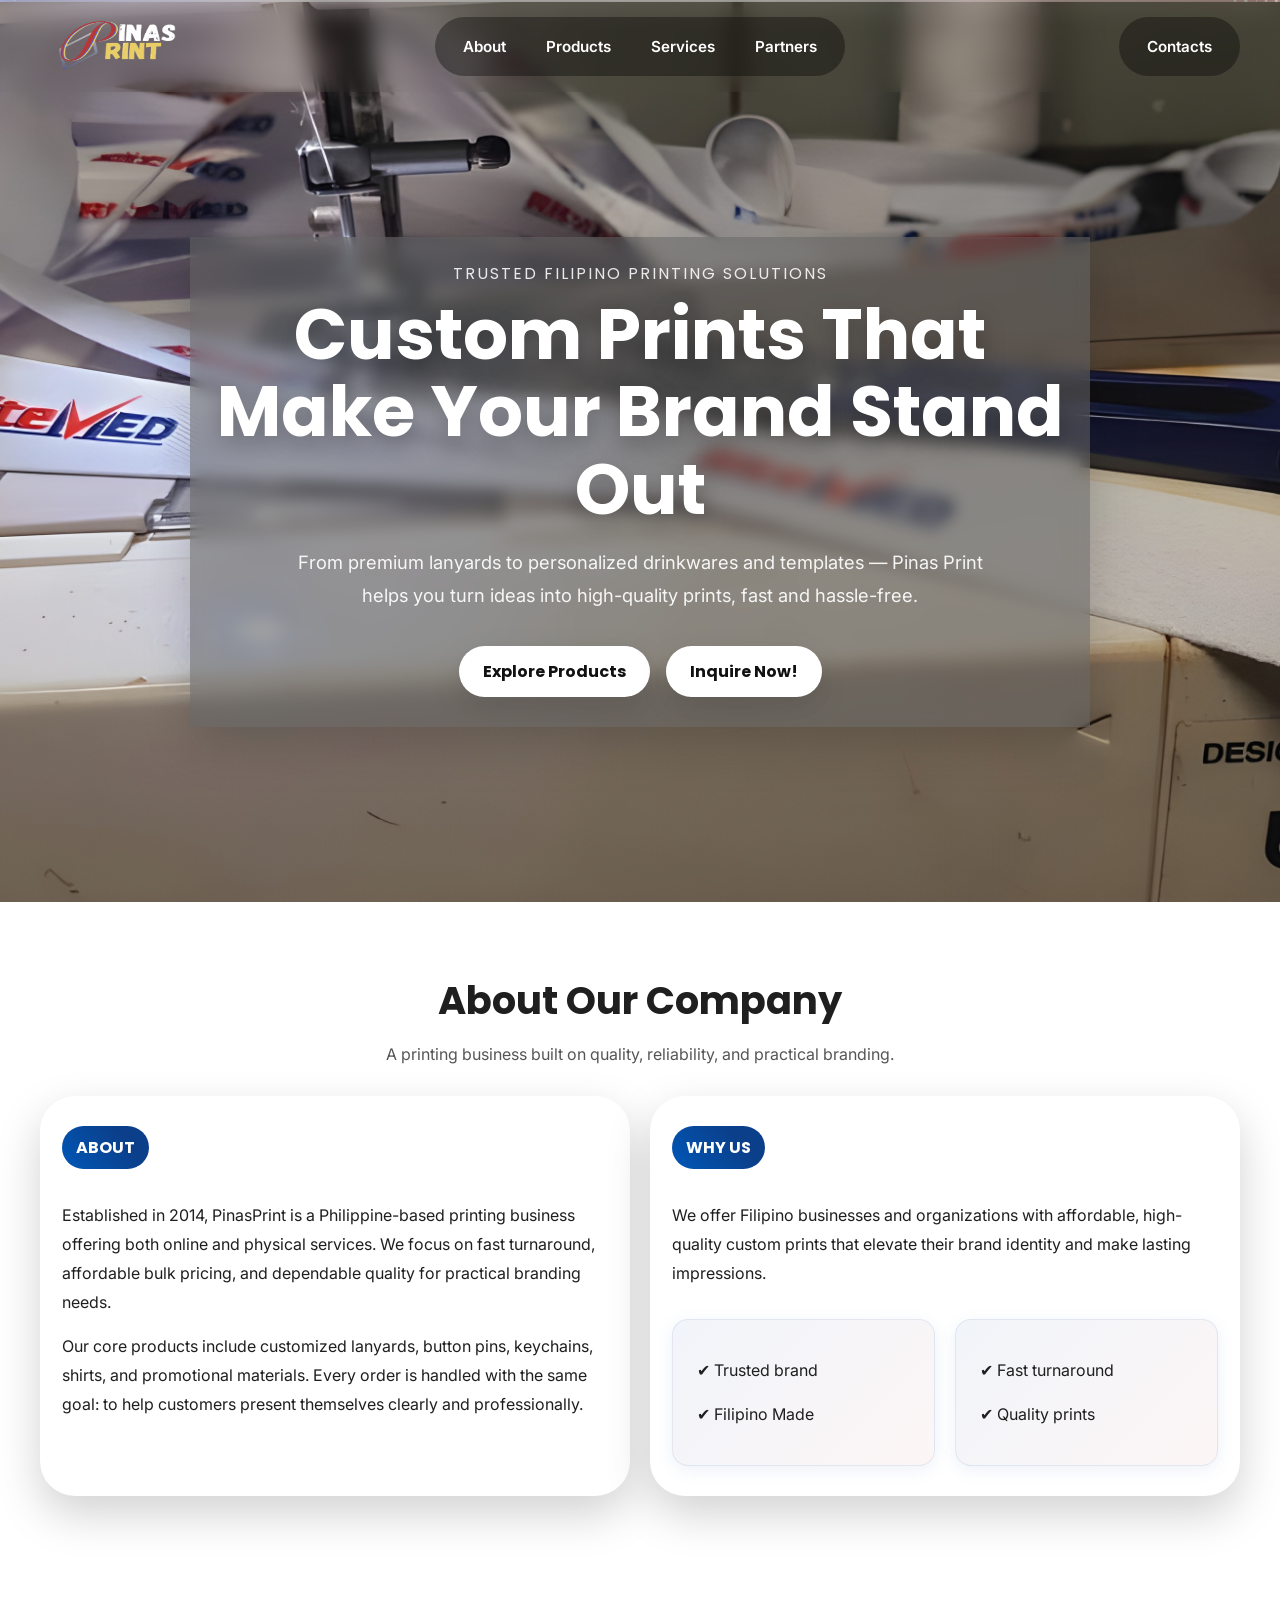
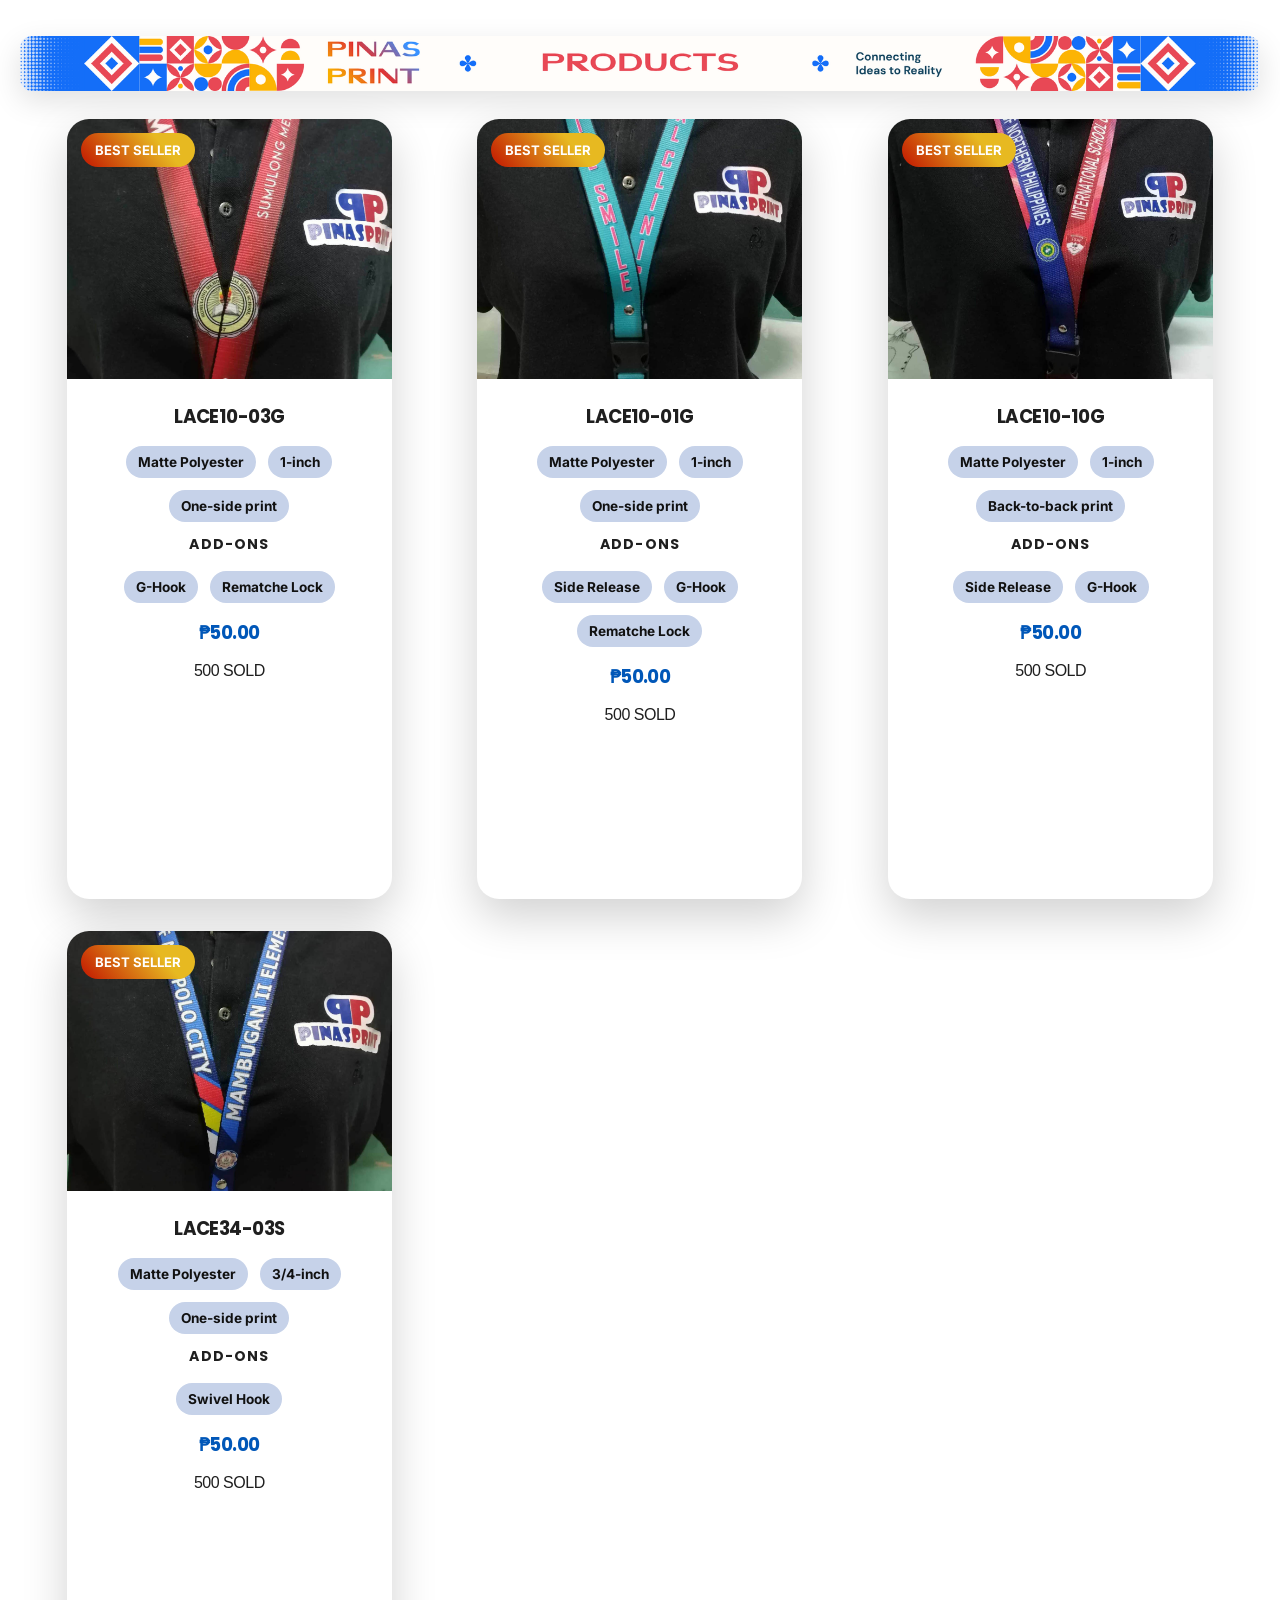
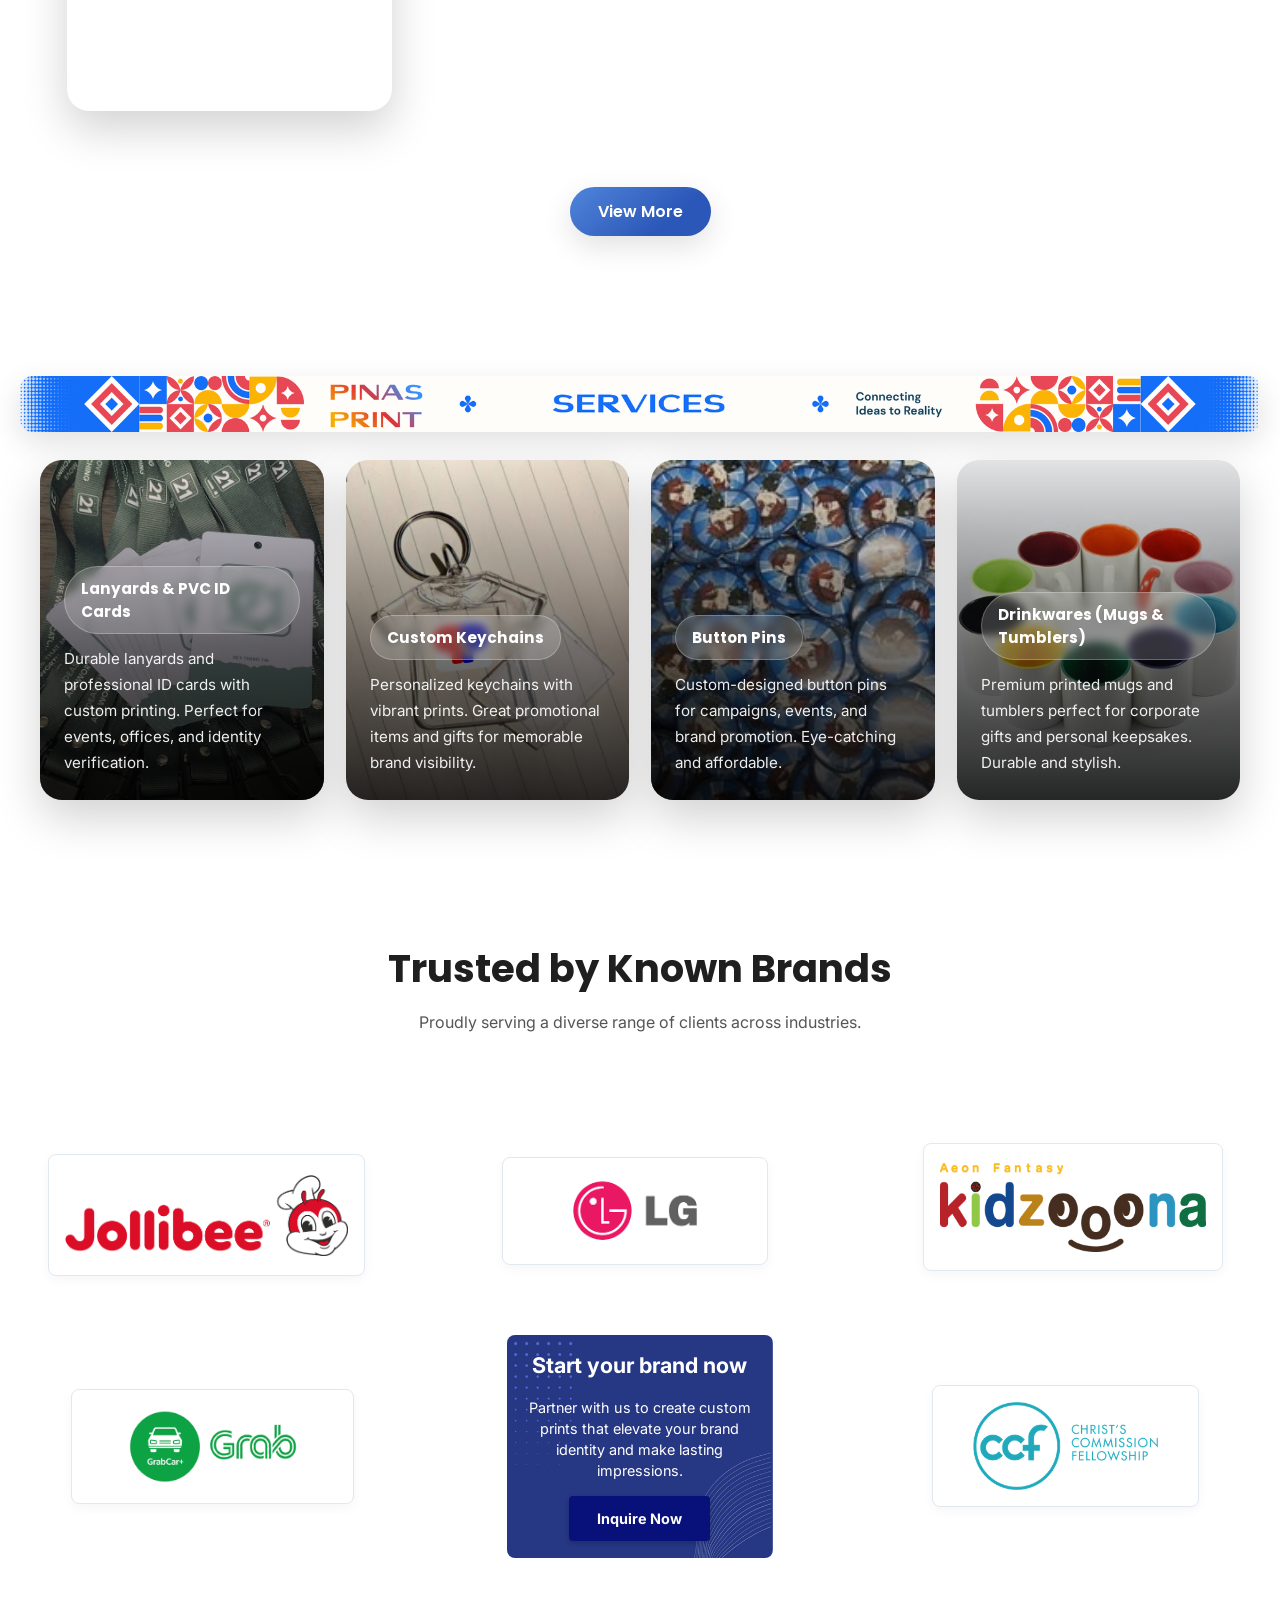
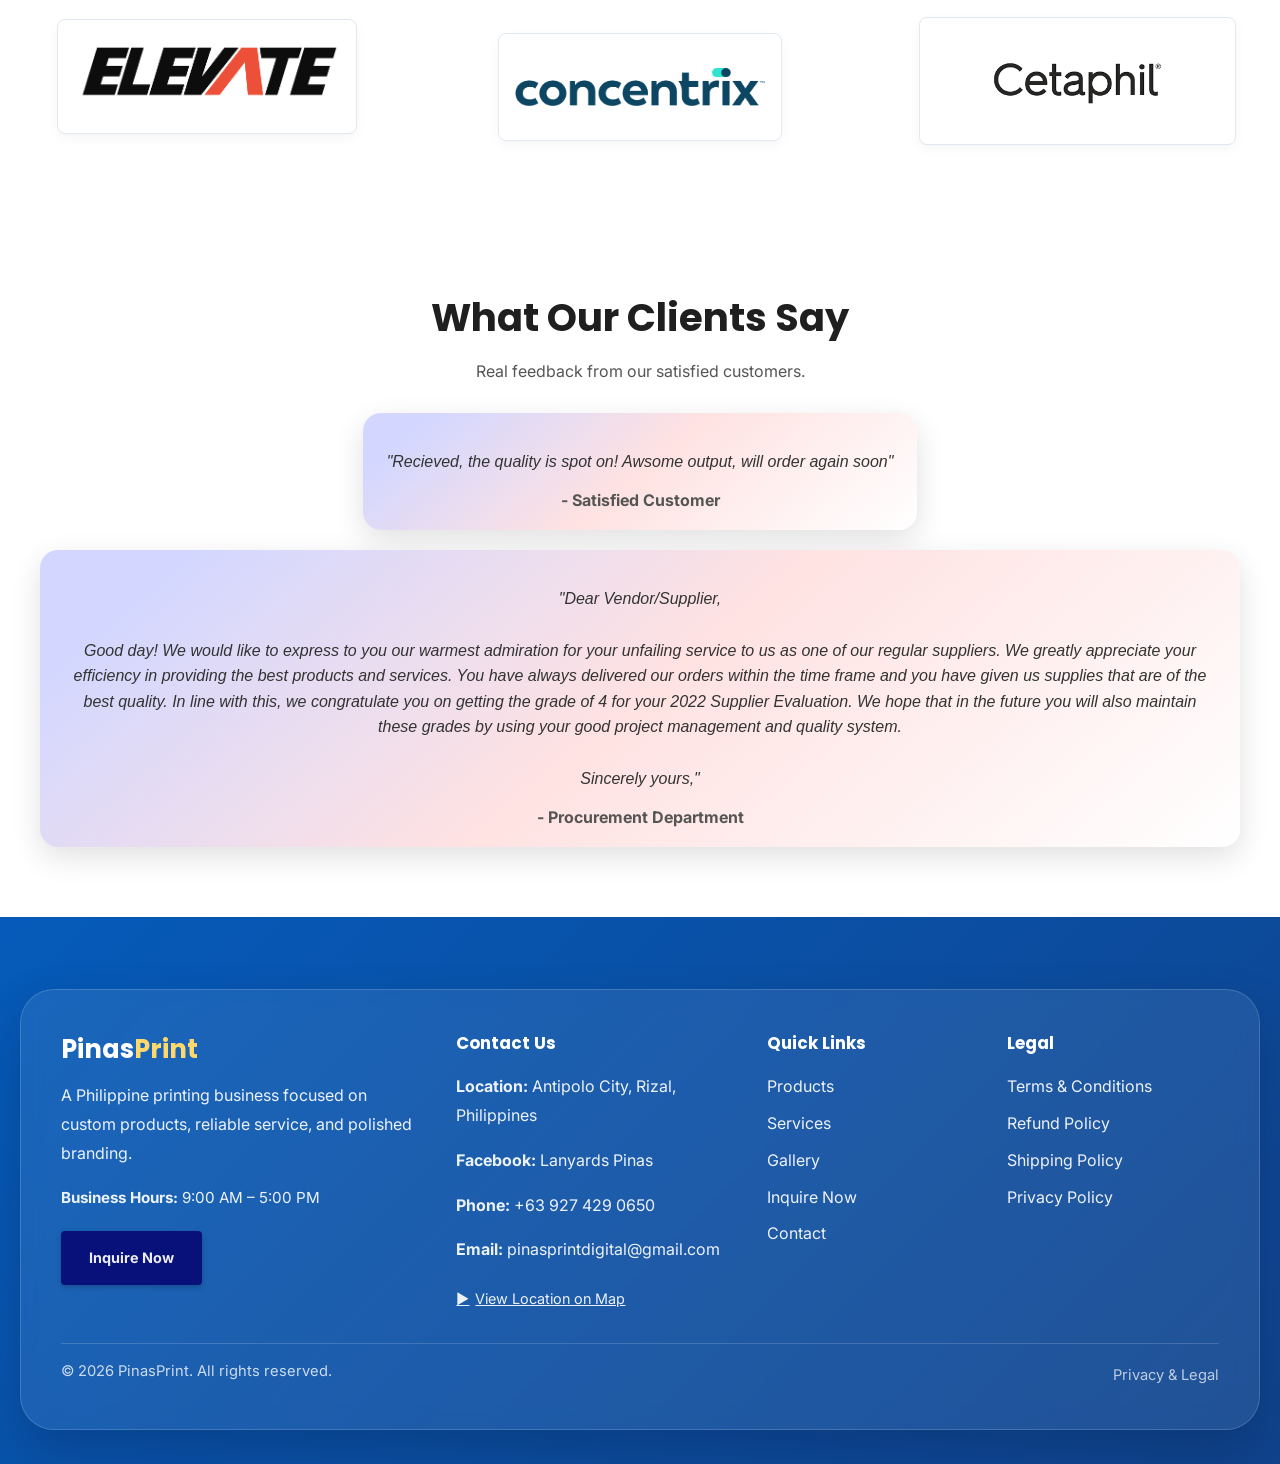
==== commit faf90d65: "Sana Final FIx" ====
--- a/index.html
+++ b/index.html
@@ -10,7 +10,6 @@
   <link href="https://fonts.googleapis.com/css2?family=Poppins:wght@400;500;600;700&family=Inter:wght@400;500;600;700&display=swap" rel="stylesheet">
   <link rel="stylesheet" href="styles.css">
 </head>
-
 <body>
 
   <!-- ===== NAVBAR ===== -->
@@ -22,7 +21,9 @@
     </div>
 
     <div class="menu-toggle" id="menuToggle">
-      <svg xmlns="http://www.w3.org/2000/svg" height="48px" viewBox="0 -960 960 960" width="48px" fill="#FFFFFF"><path d="M450-120v-330H120v-60h330v-330h60v330h330v60H510v330h-60Z"/></svg>
+      <svg xmlns="http://www.w3.org/2000/svg" height="48px" viewBox="0 -960 960 960" width="48px" fill="#FFFFFF">
+        <path d="M450-120v-330H120v-60h330v-330h60v330h330v60H510v330h-60Z"/>
+      </svg>
     </div>
 
     <nav class="nav-links">
@@ -207,36 +208,32 @@
       </div>
 
       <div class="services-container">
-        <article class="services-box"
-                 style="background-image: url('Images/ID card2.jpg'); background-size: cover; background-position: center;">
-          <div class="inline-inner-box-services">
-            <h3>Lanyards & PVC ID Cards</h3>
-          </div>
-          <p>Durable lanyards and professional ID cards with custom printing. Perfect for events, offices, and identity verification.</p>
-        </article>
-
-        <article class="services-box">
-          <div class="inline-inner-box-services">
-            <img src="Images/keychain.jpg" alt="Keychains">
+        <article class="services-box" style="background-image: url('Images/ID card2.jpg');">
+          <div class="services-box-content">
+            <h3>Lanyards &amp; PVC ID Cards</h3>
+            <p>Durable lanyards and professional ID cards with custom printing. Perfect for events, offices, and identity verification.</p>
+          </div>
+        </article>
+
+        <article class="services-box" style="background-image: url('Images/keychain.jpg');">
+          <div class="services-box-content">
             <h3>Custom Keychains</h3>
-          </div>
-          <p>Personalized keychains with vibrant prints. Great promotional items and gifts for memorable brand visibility.</p>
-        </article>
-
-        <article class="services-box">
-          <div class="inline-inner-box-services">
-            <img src="Images/pinss.jpg" alt="Button Pins">
+            <p>Personalized keychains with vibrant prints. Great promotional items and gifts for memorable brand visibility.</p>
+          </div>
+        </article>
+
+        <article class="services-box" style="background-image: url('Images/pinss.jpg');">
+          <div class="services-box-content">
             <h3>Button Pins</h3>
-          </div>
-          <p>Custom-designed button pins for campaigns, events, and brand promotion. Eye-catching and affordable.</p>
-        </article>
-
-        <article class="services-box">
-          <div class="inline-inner-box-services">
-            <img src="Images/mugs.jpg" alt="Mugs">
-            <h3>Drinkwares (Mugs & Tumblers)</h3>
-          </div>
-          <p>Premium printed mugs and tumblers perfect for corporate gifts and personal keepsakes. Durable and stylish.</p>
+            <p>Custom-designed button pins for campaigns, events, and brand promotion. Eye-catching and affordable.</p>
+          </div>
+        </article>
+
+        <article class="services-box" style="background-image: url('Images/mugs.jpg');">
+          <div class="services-box-content">
+            <h3>Drinkwares (Mugs &amp; Tumblers)</h3>
+            <p>Premium printed mugs and tumblers perfect for corporate gifts and personal keepsakes. Durable and stylish.</p>
+          </div>
         </article>
       </div>
     </section>
@@ -256,13 +253,12 @@
           <div class="logo-card pos-mid-left"><img src="Images/logo-grabcar.png" alt="Grabcar Logo"></div>
 
           <div class="brand-center-content">
-          
             <h2>Start your brand now</h2>
             <p>Partner with us to create custom prints that elevate your brand identity and make lasting impressions.</p>
             <a href="form.html" class="inquire-btn">Inquire Now</a>
           </div>
 
-          <div class="logo-card pos-mid-right"><img src="Images/logo-ccf.png" alt="RTU Logo"></div>
+          <div class="logo-card pos-mid-right"><img src="Images/logo-ccf.png" alt="CCF Logo"></div>
 
           <div class="logo-card pos-bot-left"><img src="Images/logo-elevate.png" alt="Elevate Logo"></div>
           <div class="logo-card pos-bot-center"><img src="Images/logo-concentrix.png" alt="Concentrix Logo"></div>
@@ -271,33 +267,32 @@
       </section>
     </div>
 
+    <!-- TESTIMONIALS -->
     <article class="testimonial-section section-pad">
       <div class="section-head">
         <h2>What Our Clients Say</h2>
         <p class="section-note">Real feedback from our satisfied customers.</p>
       </div>
-        <div class="testimonial-container">
-          <div class="testimonial-card">
-            <p>"Recieved, the quality is spot on! Awsome output, will order again soon"</p>
-            <span>- Satisfied Customer</span>
-          </div>
+      <div class="testimonial-container">
+        <div class="testimonial-card">
+          <p>"Recieved, the quality is spot on! Awsome output, will order again soon"</p>
+          <span>- Satisfied Customer</span>
+        </div>
         <div class="testimonial-card">
           <p>
-          "Dear Vendor/Supplier,<br>
-          <br>
-          Good day! 
-          We would like to express to you our warmest admiration for your unfailing service to us as one of our regular suppliers.
-          We greatly appreciate your efficiency in providing the best products and services. You have always delivered our orders
-          within the time frame and you have given us supplies that are of the best quality. In line with this, we congratulate
-          you on getting the grade of 4 for your 2022 Supplier Evaluation We hope that in the future you will also maintain these
-          grades by using your good project management and quality system<br>
-          <br>
-          Sincerely yours,"
+            "Dear Vendor/Supplier,<br><br>
+            Good day! We would like to express to you our warmest admiration for your unfailing service to us as one of our regular suppliers.
+            We greatly appreciate your efficiency in providing the best products and services. You have always delivered our orders
+            within the time frame and you have given us supplies that are of the best quality. In line with this, we congratulate
+            you on getting the grade of 4 for your 2022 Supplier Evaluation. We hope that in the future you will also maintain these
+            grades by using your good project management and quality system.<br><br>
+            Sincerely yours,"
           </p>
           <span>- Procurement Department</span>
         </div>
       </div>
     </article>
+
   </main>
 
   <!-- ===== FOOTER ===== -->
@@ -305,31 +300,66 @@
     <div class="footer-card">
       <div class="footer-grid">
 
+        <!-- Col 1: Brand -->
         <div>
           <div class="mini-brand">Pinas<span>Print</span></div>
           <p class="footer-text">
             A Philippine printing business focused on custom products, reliable service, and polished branding.
           </p>
-          <p class="footer-hours"><strong>Business Hours:</strong> 9:00 AM - 5:00 PM</p>
+          <p class="footer-hours"><strong>Business Hours:</strong> 9:00 AM – 5:00 PM</p>
           <a href="form.html" class="inquire-btn">Inquire Now</a>
         </div>
 
+        <!-- Col 2: Contact + Map -->
         <div>
           <h4 data-accordion>Contact Us <span class="acc-icon">+</span></h4>
           <div class="acc-content">
             <p><strong>Location:</strong> Antipolo City, Rizal, Philippines</p>
-            <p class="contact-inline"><strong>Facebook:</strong> <a href="https://www.facebook.com/aloha.quiming.1" target="_blank" rel="noopener">Lanyards Pinas</a></p>
-            <p class="contact-inline"><strong>Phone:</strong> <a href="tel:+639274290650">+63 927 429 0650</a></p>
-            <p class="contact-inline"><strong>Email:</strong> <a href="mailto:pinasprintdigital@gmail.com">pinasprintdigital@gmail.com</a></p>
-          </div>
-        </div>
-
+            <p class="contact-inline"><strong>Facebook:</strong>
+              <a href="https://www.facebook.com/aloha.quiming.1" target="_blank" rel="noopener">Lanyards Pinas</a>
+            </p>
+            <p class="contact-inline"><strong>Phone:</strong>
+              <a href="tel:+639274290650">+63 927 429 0650</a>
+            </p>
+            <p class="contact-inline"><strong>Email:</strong>
+              <a href="mailto:pinasprintdigital@gmail.com">pinasprintdigital@gmail.com</a>
+            </p>
+            <!-- Map Dropdown -->
+            <button class="map-toggle-btn" id="mapToggle" aria-expanded="false">
+              <span class="arrow">▶</span> View Location on Map
+            </button>
+            <div class="map-container" id="mapContainer">
+              <iframe
+                src="https://www.google.com/maps/embed?pb=!1m18!1m12!1m3!1d3860.710324352228!2d121.1853754!3d14.6155706!2m3!1f0!2f0!3f0!3m2!1i1024!2i768!4f13.1!3m3!1m2!1s0x3397bf24354c0e73%3A0xcfb97bb871c350ea!2sPinas%20Print%20Digital%20Printing%20Services!5e0!3m2!1sen!2sph!4v1779097032588!5m2!1sen!2sph" 
+                loading="lazy"
+                allowfullscreen
+                referrerpolicy="no-referrer-when-downgrade"
+                title="PinasPrint Location">
+              </iframe>
+            </div>
+          </div>
+        </div>
+
+        <!-- Col 3: Quick Links -->
         <div>
           <h4 data-accordion>Quick Links <span class="acc-icon">+</span></h4>
           <div class="acc-content">
             <p class="footer-links"><a href="#products">Products</a></p>
             <p class="footer-links"><a href="#services">Services</a></p>
+            <p class="footer-links"><a href="gallery.html">Gallery</a></p>
+            <p class="footer-links"><a href="form.html">Inquire Now</a></p>
             <p class="footer-links"><a href="#contact">Contact</a></p>
+          </div>
+        </div>
+
+        <!-- Col 4: Legal -->
+        <div>
+          <h4 data-accordion>Legal <span class="acc-icon">+</span></h4>
+          <div class="acc-content">
+            <p class="footer-links"><a href="legal.html#terms">Terms &amp; Conditions</a></p>
+            <p class="footer-links"><a href="legal.html#refunds">Refund Policy</a></p>
+            <p class="footer-links"><a href="legal.html#shipping">Shipping Policy</a></p>
+            <p class="footer-links"><a href="legal.html#privacy">Privacy Policy</a></p>
           </div>
         </div>
 
@@ -337,50 +367,66 @@
 
       <div class="footer-note">
         <span>© 2026 PinasPrint. All rights reserved.</span>
+        <span><a href="legal.html" style="color:rgba(255,255,255,.7);">Privacy &amp; Legal</a></span>
       </div>
     </div>
   </footer>
 
+  <!-- ===== BACK TO TOP ===== -->
+  <button class="back-to-top" id="backToTop" aria-label="Back to top">
+    <svg xmlns="http://www.w3.org/2000/svg" viewBox="0 -960 960 960">
+      <path d="M440-160v-487L216-423l-56-57 320-320 320 320-56 57-224-224v487h-80Z"/>
+    </svg>
+  </button>
+
   <!-- ===== SCRIPTS ===== -->
   <script>
-    // Accordion (mobile only)
+    // --- Accordion (mobile only) ---
     (function () {
       function initAccordions() {
         if (window.innerWidth > 768) return;
-
         document.querySelectorAll('h4[data-accordion]').forEach(function (h4) {
           if (h4._accBound) return;
           h4._accBound = true;
-
           h4.addEventListener('click', function () {
             var content = h4.nextElementSibling;
-            var isOpen = content.classList.contains('open');
-
-            document.querySelectorAll('.acc-content').forEach(function (c) { c.classList.remove('open'); });
-            document.querySelectorAll('h4[data-accordion]').forEach(function (b) { b.classList.remove('open'); });
-
-            if (!isOpen) {
-              content.classList.add('open');
-              h4.classList.add('open');
-            }
+            var isOpen  = content.classList.contains('open');
+            document.querySelectorAll('.acc-content').forEach(c => c.classList.remove('open'));
+            document.querySelectorAll('h4[data-accordion]').forEach(b => b.classList.remove('open'));
+            if (!isOpen) { content.classList.add('open'); h4.classList.add('open'); }
           });
         });
       }
-
       initAccordions();
       window.addEventListener('resize', initAccordions);
     })();
 
-    // Hamburger menu
-    const toggle = document.getElementById('menuToggle');
-    const navLinks = document.querySelector('.nav-links');
+    // --- Hamburger ---
+    const toggle     = document.getElementById('menuToggle');
+    const navLinks   = document.querySelector('.nav-links');
     const navContact = document.querySelector('.nav-contact');
-
     toggle.addEventListener('click', () => {
       navLinks.classList.toggle('open');
       navContact.classList.toggle('open');
       toggle.classList.toggle('open');
     });
+
+    // --- Map Dropdown ---
+    const mapToggle    = document.getElementById('mapToggle');
+    const mapContainer = document.getElementById('mapContainer');
+    if (mapToggle && mapContainer) {
+      mapToggle.addEventListener('click', () => {
+        const open = mapContainer.classList.toggle('open');
+        mapToggle.classList.toggle('open', open);
+        mapToggle.setAttribute('aria-expanded', open);
+        mapToggle.querySelector('.arrow').textContent = open ? '▼' : '▶';
+      });
+    }
+
+    // --- Back to Top ---
+    const btn = document.getElementById('backToTop');
+    window.addEventListener('scroll', () => btn.classList.toggle('visible', window.scrollY > 400));
+    btn.addEventListener('click', () => window.scrollTo({ top: 0, behavior: 'smooth' }));
   </script>
 
 </body>
--- a/styles.css
+++ b/styles.css
@@ -1,1313 +1,925 @@
-/* VARIABLES */
-:root {
-  --bg: white;
-  --text: #1f1f1f;
-  --white: #ffffff;
-  --shadow: 0 10px 30px rgba(0, 0, 0, 0.12);
-  --shadow-strong: 0 18px 45px rgba(0, 0, 0, 0.18);
-  --blue: rgb(80, 102, 207);
-  --pink: rgb(168, 92, 92);
-  --yellow: #ffd86b;
-  --footer-blue: #0057b8;
-  --footer-dark: #0b3f8a;
-  --radius-lg: 28px;
-  --radius-md: 18px;
-  --radius-sm: 10px;
-}
-
-/* RESET */
-* {
-  box-sizing: border-box;
-}
-
-html {
-  scroll-behavior: smooth;
-}
-
-body {
-  font-family: "Inter", Arial, Helvetica, sans-serif;
-  margin: 0;
-  background: var(--bg);
-  color: var(--text);
-  overflow-x: hidden;
-  background-image: url("Images/bg-image.png");
-  background-size: cover;
-  background-repeat: no-repeat;
-  background-position: center center;
-  background-attachment: fixed;
-  display: flex;
-  flex-direction: column;
-  min-height: 100vh;
-  min-width: 100vw;
-}
-
-main {
-  flex: 1;
-  display: flex;
-  flex-direction: column;
-}
-
-img {
-  max-width: 100%;
-  display: block;
-}
-
-a {
-  text-decoration: none;
-}
-
-/* SHARED */
-h2 {
-  margin: 0 0 12px;
-  font-family: "Poppins", Arial, sans-serif;
-  font-size: clamp(1.7rem, 3vw, 2.4rem);
-}
-
-.section-pad {
-  padding: 70px 20px;
-}
-
-.section-head {
-  text-align: center;
-  margin-bottom: 28px;
-}
-
-.section-note {
-  margin: 0 auto;
-  max-width: 720px;
-  line-height: 1.7;
-  color: #555;
-  font-size: 1rem;
-}
-
-.section-banner {
-  width: 100%;
-  max-width: 1400px;
-  height: auto;
-  margin: 0 auto 16px auto;
-  display: block;
-  border-radius: 12px;
-  box-shadow: var(--shadow);
-}
-
-#products,
-#services,
-#about {
-  scroll-margin-top: 90px;
-}
-
-/* NAVBAR */
-.navbar {
-  display: grid;
-  grid-template-columns: 1fr auto 1fr;
-  align-items: center;
-  gap: 20px;
-  z-index: 1000;
-  min-height: 74px;
-  padding: 10px 40px;
-  position: sticky;
-  top: 0;
-  background: transparent;
-  backdrop-filter: blur(12px);
-  transition: background 0.35s ease, backdrop-filter 0.35s ease;
-}
-
-.navbar:hover {
-  background: rgba(0, 0, 0, 0.568);
-}
-
-.logo {
-  display: flex;
-  align-items: center;
-  gap: 8px;
-  justify-self: start;
-}
-
-.logo-link {
-  display: inline-flex;
-}
-
-.logo img {
-  height: 52px;
-  width: 120px;
-}
-
-.nav-links {
-  display: flex;
-  align-items: center;
-  flex-wrap: wrap;
-  justify-content: center;
-  gap: 8px;
-  background: rgba(0, 0, 0, 0.35);
-  border-radius: 999px;
-  padding: 10px 12px;
-  justify-self: center;
-}
-
-.nav-contact {
-  display: flex;
-  align-items: center;
-  flex-wrap: wrap;
-  justify-content: center;
-  gap: 8px;
-  background: rgba(0, 0, 0, 0.35);
-  border-radius: 999px;
-  padding: 10px 12px;
-  justify-self: end;
-}
-
-.navbar a {
-  color: white;
-  font-size: 0.95rem;
-  font-weight: 600;
-  padding: 10px 16px;
-  border-radius: 999px;
-  transition: background 0.25s ease, transform 0.25s ease, color 0.25s ease;
-}
-
-.navbar a:hover {
-  background: rgba(255, 255, 255, 0.16);
-  transform: translateY(-1px);
-  color: var(--yellow);
-}
-
-.menu-toggle {
-  display: none;
-  flex-direction: column;
-  cursor: pointer;
-  margin: 15px;
-  padding: 10px 16px;
-  border-radius: 999px;
-  transition: transform 0.25s ease, color 0.25s ease;
-}
-
-.menu-toggle svg {
-  transition: transform 0.3s ease;
-}
-
-.menu-toggle.open svg {
-  transform: rotate(45deg);
-}
-
-
-/* HERO */
-.hero {
-  position: relative;
-  min-height: 100vh;
-  margin-top: -90px;
-  padding: 130px 20px 70px;
-  display: grid;
-  place-items: center;
-  text-align: center;
-  color: white;
-}
-
-.hero img {
-  position: absolute;
-  top: 0;
-  left: 0;
-  width: 100%;
-  height: 100%;
-  object-fit: cover;
-  z-index: 0;
-}
-
-.hero-content {
-  position: relative;
-  z-index: 1;
-  max-width: 900px;
-  padding: 24px;
-  background: rgba(99, 99, 99, 0.555);
-  backdrop-filter: blur(8px);
-  box-shadow: var(--shadow-strong);
-}
-
-.hero-kicker {
-  margin: 0 0 10px;
-  font-family: "Poppins", Arial, sans-serif;
-  font-size: 1rem;
-  letter-spacing: 2px;
-  text-transform: uppercase;
-  color: rgba(255, 255, 255, 0.88);
-}
-
-.hero h1 {
-  margin: 0;
-  font-family: "Poppins", Arial, sans-serif;
-  font-size: clamp(2.4rem, 6vw, 4.4rem);
-  line-height: 1.1;
-  text-shadow: 0 10px 24px rgba(0, 0, 0, 0.28);
-}
-
-.hero-subtitle {
-  margin: 18px auto 28px;
-  max-width: 60ch;
-  font-size: clamp(1rem, 2vw, 1.15rem);
-  line-height: 1.8;
-  color: rgba(255, 255, 255, 0.92);
-  text-shadow: 0 4px 10px rgba(0, 0, 0, 0.22);
-}
-
-.hero-btn {
-  display: inline-block;
-  padding: 13px 24px;
-  border-radius: 999px;
-  background: white;
-  color: #111;
-  font-weight: 700;
-  font-family: "Poppins", Arial, sans-serif;
-  box-shadow: var(--shadow);
-  transition: transform 0.2s ease, box-shadow 0.2s ease;
-}
-
-.hero-btn:hover {
-  transform: translateY(-2px);
-  box-shadow: var(--shadow-strong);
-}
-
-/* ABOUT */
-.about-container {
-  display: flex;
-  flex-wrap: wrap;
-  justify-content: center;
-  gap: 20px;
-  margin: 10px auto 0;
-  padding: 0 20px;
-  max-width: 1400px;
-}
-
-.about-box {
-  min-width: 320px;
-  flex: 1 1 480px;
-  background: white;
-  padding: 30px 22px;
-  border-radius: 35px;
-  box-shadow: var(--shadow-strong);
-}
-
-.about-box h3 {
-  display: inline-block;
-  margin: 0 0 16px;
-  font-size: 1rem;
-  font-family: "Poppins", Arial, sans-serif;
-  color: #ffffff;
-  padding: 9px 14px;
-  background: linear-gradient(50deg, var(--footer-blue) 0%, var(--footer-dark) 70%);
-  border-radius: 999px;
-}
-
-.about-box p {
-  line-height: 1.8;
-}
-
-.row {
-  display: grid;
-  grid-template-columns: repeat(2, minmax(0, 1fr));
-  gap: 20px;
-}
-
-.inner-box-about {
-  margin-top: 15px;
-  padding: 20px 24px;
-  background: linear-gradient(135deg, rgba(76, 120, 190, 0.08), rgba(226, 137, 137, 0.08));
-  border-radius: 16px;
-  box-shadow: 0 4px 16px rgba(76, 120, 190, 0.1);
-  border: 1px solid rgba(76, 120, 190, 0.12);
-  transition: all 0.3s ease;
-}
-
-.inner-box-about:hover {
-  background: linear-gradient(135deg, rgba(76, 120, 190, 0.12), rgba(226, 137, 137, 0.12));
-  box-shadow: 0 6px 24px rgba(76, 120, 190, 0.15);
-}
-
-/* PRODUCTS */
-.product-container {
-  display: grid;
-  grid-template-columns: repeat(auto-fit, minmax(300px, 1fr));
-  gap: 32px;
-  max-width: 1400px;
-  margin: 0 auto;
-  padding: 0 20px;
-  padding-bottom: 48px;
-  justify-items: center;
-  align-items: stretch;
-}
-
-.product-box {
-  border-radius: 22px;
-  background: #ffffff;
-  box-shadow: var(--shadow-strong);
-  overflow: hidden;
-  transition: transform 0.25s ease, box-shadow 0.25s ease;
-  min-width: 300px;
-  max-width: 325px;
-  height: 900px;
-  display: flex;
-  flex-direction: column;
-  justify-content: space-between;
-}
-
-.product-box:hover {
-  transform: translateY(-6px);
-  box-shadow: 0 22px 50px rgba(0, 0, 0, 0.22);
-}
-
-.product-box-tag {
-  position: absolute;
-  margin: 14px 14px 0;
-  display: inline-block;
-  align-self: flex-start;
-  padding: 9px 14px;
-  border-radius: 999px;
-  color: #ffffff;
-  background: linear-gradient(50deg, #c21500 0%, #e7b921 70%);
-  font-size: 0.82rem;
-  font-weight: 700;
-}
-
-.card-image {
-  position: static;
-  object-fit: cover;
-  width: 100%;
-  height: 50%;
-  flex-shrink: 0;
-}
-
-.product-contents {
-  padding: 24px 28px 0;
-  text-align: center;
-}
-
-.product-title {
-  margin: 0;
-  font-family: "Poppins", Arial, sans-serif;
-  font-size: 1.15rem;
-  font-weight: 700;
-  letter-spacing: -0.03em;
-}
-
-.product-price {
-  color: #0057b8;
-  margin: 0;
-  font-family: "Poppins", Arial, sans-serif;
-  font-size: 1.15rem;
-  font-weight: 700;
-  letter-spacing: -0.03em;
-  margin-top: -10px; 
-}
-
-.product-sold {
-  margin: 0;
-  font-family: "Poppins", Arial, sans-serif;
-  font-size: 1rem;
-  font-weight: 100;
-  letter-spacing: -0.03em;
-  margin-top: -30px; 
-}
-
-.product-content {
-  display: flex;
-  flex-wrap: wrap;
-  gap: 12px;
-  justify-content: center;
-  padding: 28px 28px 0;
-}
-
-.product-content:last-child {
-  padding-bottom: 20px;
-}
-
-.product-spec {
-  white-space: nowrap;
-  overflow: hidden;
-  text-overflow: ellipsis;
-  padding: 8px 12px;
-  border-radius: 999px;
-  font-size: 0.85rem;
-  font-weight: 700;
-  color: #111;
-  background: #c6d2e9;
-}
-
-.product-addon-title {
-  padding: 16px 20px 0;
-  text-align: center;
-  font-family: "Poppins", Arial, sans-serif;
-  font-size: 0.88rem;
-  font-weight: 700;
-  letter-spacing: 0.08em;
-}
-
-.product-content:last-of-type {
-  padding-bottom: 20px;
-}
-
-.button-wrap {
-  display: flex;
-  justify-content: center;
-  margin-top: 28px;
-}
-
-.button-link {
-  display: inline-block;
-  font-family: "Poppins", Arial, sans-serif;
-  font-size: 1rem;
-  font-weight: 600;
-  color: white;
-  padding: 12px 28px;
-  border-radius: 999px;
-  background: linear-gradient(140deg, rgb(80, 133, 218) 0%, rgb(43, 87, 184) 70%);
-  box-shadow: var(--shadow);
-  transition: transform 0.25s ease, box-shadow 0.25s ease;
-}
-
-.button-link:hover {
-  transform: translateY(-2px);
-  box-shadow: 0 0 20px rgba(0, 0, 0, 0.28);
-}
-
-/* SERVICES */
-.services-container {
-  display: grid;
-  grid-template-columns: repeat(auto-fit, minmax(250px, 1fr));
-  gap: 22px;
-  margin: 0 auto;
-  padding: 0 20px;
-  max-width: 1400px;
-}
-
-.services-box {
-  background: linear-gradient(140deg, rgb(211, 215, 255) 10%, rgb(255, 226, 226) 50%, rgb(255, 255, 255) 100%);
-  background-size: cover;
-  padding: 20px;
-  border-radius: 22px;
-  box-shadow: var(--shadow-strong);
-  transition: transform 0.25s ease, box-shadow 0.25s ease;
-}
-
-.services-box:hover {
-  transform: translateY(-6px);
-  box-shadow: 0 22px 50px rgba(0, 0, 0, 0.22);
-}
-
-.inline-inner-box-services {
-  display: flex;
-  flex-direction: column;
-  gap: 14px;
-  align-items: flex-start;
-}
-
-.inline-inner-box-services img {
-  width: 100%;
-  aspect-ratio: 4 / 3;
-  object-fit: cover;
-  border-radius: 14px;
-}
-
-.inline-inner-box-services h3 {
-  display: inline-block;
-  margin: 0;
-  font-size: 0.95rem;
-  font-weight: 700;
-  color: #1f3b82;
-  padding: 10px 14px;
-  background: #eef4ff;
-  border-radius: 999px;
-  font-family: "Poppins", Arial, sans-serif;
-}
-
-.services-box p {
-  margin-top: 14px;
-  line-height: 1.7;
-  color: #222;
-}
-
-/* BRAND SHOWCASE */
-.brand-showcase-section {
-  padding: 80px 20px 0px;
-  display: flex;
-  justify-content: center;
-  align-items: center;
-  width: 100%;
-}
-
-.brand-grid-container {
-  display: grid;
-  grid-template-columns: repeat(3, 1fr);
-  grid-template-rows: repeat(3, 135px);
-  gap: 100px;
-  width: 100%;
-  align-items: center;
-  justify-items: center;
-}
-
-.logo-card {
-  background-color: #ffffff;
-  border: 1px solid #e2e8f0;
-  border-radius: 8px;
-  display: flex;
-  justify-content: center;
-  align-items: center;
-  padding: 16px;
-  min-width: 100px;
-  height: 100%;
-  box-shadow: 0 4px 12px rgba(0, 0, 0, 0.02);
-  transition: transform 0.3s cubic-bezier(0.25, 1, 0.5, 1), box-shadow 0.3s ease;
-}
-
-.logo-card img {
-  max-width: 100%;
-  max-height: 100%;
-  object-fit: contain;
-  opacity: 0.95;
-}
-
-.pos-top-left   { width: 95%; height: 90%; transform: translateY(4px); }
-.pos-top-center { width: 80%; height: 80%; transform: translateX(-5px); }
-.pos-top-right  { width: 90%; height: 95%; transform: translateY(-4px); }
-.pos-mid-left   { width: 85%; height: 85%; transform: translateX(6px); }
-.pos-mid-right  { width: 80%; height: 90%; transform: translateX(-8px); }
-.pos-bot-left   { width: 90%; height: 85%; transform: translateY(-5px); }
-.pos-bot-center { width: 85%; height: 80%; transform: translateY(6px); }
-.pos-bot-right  { width: 95%; height: 95%; transform: translateX(4px); }
-
-.pos-top-left:hover   { transform: translateY(4px) translateY(-6px);   box-shadow: 0 10px 20px rgba(0,0,0,0.06); }
-.pos-top-center:hover { transform: translateX(-5px) translateY(-6px);  box-shadow: 0 10px 20px rgba(0,0,0,0.06); }
-.pos-top-right:hover  { transform: translateY(-4px) translateY(-6px);  box-shadow: 0 10px 20px rgba(0,0,0,0.06); }
-.pos-mid-left:hover   { transform: translateX(6px) translateY(-6px);   box-shadow: 0 10px 20px rgba(0,0,0,0.06); }
-.pos-mid-right:hover  { transform: translateX(-8px) translateY(-6px);  box-shadow: 0 10px 20px rgba(0,0,0,0.06); }
-.pos-bot-left:hover   { transform: translateY(-5px) translateY(-6px);  box-shadow: 0 10px 20px rgba(0,0,0,0.06); }
-.pos-bot-center:hover { transform: translateY(6px) translateY(-6px);   box-shadow: 0 10px 20px rgba(0,0,0,0.06); }
-.pos-bot-right:hover  { transform: translateX(4px) translateY(-6px);   box-shadow: 0 10px 20px rgba(0,0,0,0.06); }
-
-.brand-center-content {
-  display: flex;
-  flex-direction: column;
-  align-items: center;
-  justify-content: center;
-  text-align: center;
-  width: 80%;
-  padding: 17px;
-  border-radius: 8px;
-  z-index: 1;
-  background-image: url("Images/Blue BG image.png");
-  background-size: cover;
-  background-repeat: no-repeat;
-}
-
-.brand-center-content h2 {
-  font-family: 'Inter', sans-serif;
-  font-size: 1.35rem;
-  font-weight: 700;
-  color: white;
-  margin-bottom: 6px;
-  letter-spacing: -0.5px;
-}
-
-.brand-center-content p {
-  font-family: 'Inter', sans-serif;
-  font-size: 0.90rem;
-  line-height: 1.45;
-  margin-bottom: 14px;
-  max-width: 250px;
-  color: white;
-}
-
-/* BUTTONS */
-.inquire-btn {
-  display: inline-block;
-  background-color: #08117a;
-  color: #ffffff;
-  border: none;
-  padding: 14px 28px;
-  border-radius: 4px;
-  font-family: 'Inter', sans-serif;
-  font-size: 0.9rem;
-  font-weight: 700;
-  text-align: center;
-  cursor: pointer;
-  box-shadow: 0 2px 5px rgba(0, 0, 0, 0.2);
-  transition: background-color 0.2s ease, transform 0.1s ease;
-}
-
-.inquire-btn:hover {
-  background-color: #050b52;
-  transform: translateY(-1px);
-}
-
-.testimonial-container {
-  display: flex;
-  flex-direction: column;
-  justify-content: center;
-  align-items: center;
-  gap: 20px;
-}
-
-.testimonial-card {
-  background: linear-gradient(140deg, rgb(211, 215, 255) 10%, rgb(255, 226, 226) 50%, rgb(255, 255, 255) 100%);;
-  padding: 20px 24px;
-  border-radius: 18px;
-  box-shadow: var(--shadow);
-  max-width: 1200px;
-  text-align: center;
-}
-
-.testimonial-card p {
-  font-style: italic;
-  line-height: 1.6;
-  color: #333;
-}
-
-.testimonial-card span {
-  display: block;
-  margin-top: 12px;
-  font-weight: 700;
-  color: #555;
-}
-
-/* FOOTER */
-.footer {
-  padding: 72px 20px 34px;
-  background: linear-gradient(135deg, rgba(0, 87, 184, 0.98), rgba(11, 63, 138, 0.98));
-  color: #fff;
-  width: 100%;
-  margin-top: auto;
-}
-
-.footer-card {
-  max-width: 1240px;
-  margin: auto;
-  padding: 40px;
-  border-radius: 34px;
-  background: rgba(255, 255, 255, 0.08);
-  border: 1px solid rgba(255, 255, 255, 0.16);
-  box-shadow: 0 22px 50px rgba(2, 8, 23, 0.18);
-  backdrop-filter: blur(10px);
-}
-
-.footer-grid {
-  display: grid;
-  grid-template-columns: 1.2fr .9fr .9fr;
-  gap: 32px;
-}
-
-.footer h4 {
-  margin: 0 0 18px;
-  color: #fff;
-  font-size: 1.15rem;
-  font-family: "Poppins", Arial, sans-serif;
-}
-
-.footer p,
-.footer a {
-  color: rgba(255, 255, 255, 0.92);
-  line-height: 1.8;
-}
-
-.footer a:hover {
-  text-decoration: underline;
-}
-
-.mini-brand {
-  font-weight: 700;
-  font-size: 1.6rem;
-  font-family: "Poppins", Arial, sans-serif;
-}
-
-.footer .mini-brand span {
-  color: var(--yellow);
-}
-
-.footer-text {
-  margin-top: 12px;
-  margin-bottom: 16px;
-  max-width: 36ch;
-}
-
-.footer-hours {
-  margin-top: 0;
-  margin-bottom: 20px;
-  font-size: 0.95rem;
-}
-
-.footer-note {
-  border-top: 1px solid rgba(255, 255, 255, 0.16);
-  margin-top: 32px;
-  padding-top: 18px;
-  display: flex;
-  justify-content: space-between;
-  gap: 12px;
-  flex-wrap: wrap;
-  color: rgba(255, 255, 255, 0.78);
-  font-size: .92rem;
-}
-
-.footer-links {
-  margin: 0 0 8px;
-}
-
-.footer-links a:hover {
-  text-decoration: underline;
-}
-
-.contact-inline,
-.contact-inline a {
-  color: inherit;
-  text-decoration: none;
-}
-
-.contact-inline a:hover {
-  text-decoration: underline;
-}
-
-.acc-icon {
-  display: none;
-}
-
-/* FORM */
-.form-container {
-  background-color: #ffffff;
-  width: 100%;
-  max-width: 800px;
-  padding: 40px 60px;
-  border: 1px solid #ddd;
-  box-shadow: 0 4px 8px rgba(0, 0, 0, 0.05);
-  border-radius: 8px;
-  margin: 40px auto;
-}
-
-.form-title {
-  margin-bottom: 30px;
-}
-
-.form-title h1 {
-  font-size: 32px;
-  margin-bottom: 5px;
-  color: #2c365d;
-}
-
-.form-title p {
-  font-size: 16px;
-  color: #666;
-}
-
-.form-group {
-  margin-bottom: 20px;
-}
-
-.main-label {
-  display: block;
-  font-weight: 600;
-  margin-bottom: 8px;
-  font-size: 15px;
-  color: #333;
-}
-
-.sub-label,
-.helper-text {
-  display: block;
-  font-size: 12px;
-  color: #777;
-  margin-top: 5px;
-}
-
-.error-msg {
-  display: none;
-  font-size: 12px;
-  color: #d9534f;
-  margin-top: 5px;
-}
-
-input[type="text"],
-input[type="tel"],
-input[type="email"],
-textarea {
-  width: 100%;
-  padding: 12px;
-  border: 1px solid #ccc;
-  border-radius: 4px;
-  font-size: 14px;
-  font-family: inherit;
-  outline: none;
-  transition: border-color 0.2s, box-shadow 0.2s;
-}
-
-input:focus,
-textarea:focus {
-  border-color: #1a2456;
-  box-shadow: 0 0 0 3px rgba(26, 36, 86, 0.1);
-}
-
-textarea {
-  resize: vertical;
-  min-height: 120px;
-}
-
-.name-inputs {
-  display: flex;
-  gap: 20px;
-}
-
-.input-wrapper {
-  flex: 1;
-}
-
-.phone-group {
-  display: flex;
-  align-items: center;
-}
-
-.phone-prefix {
-  background-color: #f4f4f4;
-  border: 1px solid #ccc;
-  border-right: none;
-  padding: 12px 15px;
-  border-radius: 4px 0 0 4px;
-  font-size: 14px;
-  color: #555;
-}
-
-.phone-group input {
-  border-radius: 0 4px 4px 0;
-}
-
-.submit-wrapper {
-  text-align: center;
-  margin-top: 40px;
-}
-
-#submitBtn {
-  background-color: #0b1340;
-  color: #ffffff;
-  border: none;
-  padding: 14px 40px;
-  font-size: 16px;
-  font-weight: 600;
-  border-radius: 4px;
-  cursor: pointer;
-  transition: background-color 0.2s;
-}
-
-#submitBtn:hover {
-  background-color: #1a2456;
-}
-
-/* POPUP */
-.overlay {
-  position: fixed;
-  top: 0;
-  bottom: 0;
-  left: 0;
-  right: 0;
-  background: rgba(0, 0, 0, 0.7);
-  transition: opacity 500ms;
-  visibility: hidden;
-  opacity: 0;
-  z-index: 2000;
-}
-
-.overlay:target {
-  visibility: visible;
-  opacity: 1;
-}
-
-.popup {
-  flex-wrap: wrap;
-  margin: 70px auto;
-  padding: 0 30px 30px;
-  background: #fff;
-  border-radius: 8px;
-  width: 90%;
-  max-width: 450px;
-  position: relative;
-  text-align: center;
-  opacity: 0;
-  transform: translateY(-100%);
-  will-change: transform, opacity;
-}
-
-.overlay:target .popup {
-  animation: slideIn 0.4s ease-out forwards;
-}
-
-@keyframes slideIn {
-  from {
-    opacity: 0;
-    transform: translateY(-30px);
-  }
-  to {
-    opacity: 1;
-    transform: translateY(0);
-  }
-}
-
-.popup-icon {
-  display: inline-block;
-  padding: 20px 22px;
-  border-radius: 999px;
-  background: rgb(63, 190, 63) center center no-repeat;
-  align-self: center;
-  transform: translateY(-37px);
-  border: 5px solid white;
-  animation: rotateIcon 0.6s ease-out;
-}
-
-@keyframes rotateIcon {
-  0%   { transform: rotate(0deg); }
-  90%  { transform: rotate(390deg); }
-  100% { transform: rotate(360deg); }
-}
-
-.popup h2 {
-  margin-top: 0;
-  align-self: center;
-  color: #333;
-  font-family: Tahoma, Arial, sans-serif;
-}
-
-.popup .close {
-  position: absolute;
-  top: 15px;
-  right: 25px;
-  transition: all 200ms;
-  font-size: 30px;
-  font-weight: bold;
-  text-decoration: none;
-  color: #333;
-}
-
-.popup .close:hover {
-  color: var(--yellow);
-}
-
-.popup .content {
-  max-height: 30%;
-  overflow: auto;
-}
-
-/* MEDIA QUERIES */
-@media (max-width: 1024px) {
+  /* ============================================================
+    PINASPRINT — MAIN STYLESHEET
+    ============================================================ */
+
+  /* --- VARIABLES --- */
+  :root {
+    --bg:          #ffffff;
+    --text:        #1f1f1f;
+    --white:       #ffffff;
+    --shadow:      0 10px 30px rgba(0,0,0,.12);
+    --shadow-strong: 0 18px 45px rgba(0,0,0,.18);
+    --blue:        rgb(80,102,207);
+    --pink:        rgb(168,92,92);
+    --yellow:      #ffd86b;
+    --footer-blue: #0057b8;
+    --footer-dark: #0b3f8a;
+    --radius-lg:   28px;
+    --radius-md:   18px;
+    --radius-sm:   10px;
+  }
+
+  /* --- RESET --- */
+  *, *::before, *::after { box-sizing: border-box; }
+  html { scroll-behavior: smooth; }
+
+  body {
+    font-family: "Inter", Arial, Helvetica, sans-serif;
+    margin: 0;
+    background: var(--bg);
+    color: var(--text);
+    overflow-x: hidden;
+    background-image: url("Images/bg-image.png");
+    background-size: cover;
+    background-repeat: no-repeat;
+    background-position: center center;
+    background-attachment: fixed;
+    display: flex;
+    flex-direction: column;
+    min-height: 100vh;
+  }
+  main { flex: 1; display: flex; flex-direction: column; }
+  img  { max-width: 100%; display: block; }
+  a    { text-decoration: none; }
+
+  /* --- SHARED TYPOGRAPHY --- */
+  h2 {
+    margin: 0 0 12px;
+    font-family: "Poppins", Arial, sans-serif;
+    font-size: clamp(1.7rem, 3vw, 2.4rem);
+  }
+  .section-pad  { padding: 70px 20px; }
+  .section-head { text-align: center; margin-bottom: 28px; }
+  .section-note {
+    margin: 0 auto;
+    max-width: 720px;
+    line-height: 1.7;
+    color: #555;
+    font-size: 1rem;
+  }
+  .section-banner {
+    width: 100%;
+    max-width: 1400px;
+    height: auto;
+    margin: 0 auto 16px;
+    display: block;
+    border-radius: 12px;
+    box-shadow: var(--shadow);
+  }
+  #products, #services, #about { scroll-margin-top: 90px; }
+
+  /* ============================================================
+    NAVBAR
+    ============================================================ */
   .navbar {
-    padding: 12px 20px;
-  }
-
-  .hero {
-    padding: 120px 20px 60px;
-  }
-}
-
-@media (max-width: 900px) {
-  .navbar {
-    grid-template-columns: 1fr auto;
-  }
-
-  .menu-toggle {
-    display: block;
-    font-size: 2.25rem;
-  }
+    display: grid;
+    grid-template-columns: 1fr auto 1fr;
+    align-items: center;
+    gap: 20px;
+    z-index: 1000;
+    min-height: 74px;
+    padding: 10px 40px;
+    position: sticky;
+    top: 0;
+    background: transparent;
+    backdrop-filter: blur(12px);
+    transition: background .35s, backdrop-filter .35s;
+  }
+  .navbar:hover { background: rgba(0,0,0,.568); }
+
+  .logo { display: flex; align-items: center; gap: 8px; justify-self: start; }
+  .logo-link { display: inline-flex; }
+  .logo img { height: 52px; width: 120px; }
 
   .nav-links,
   .nav-contact {
+    display: flex;
+    align-items: center;
+    flex-wrap: wrap;
+    justify-content: center;
+    gap: 8px;
+    background: rgba(0,0,0,.35);
+    border-radius: 999px;
+    padding: 10px 12px;
+  }
+  .nav-links   { justify-self: center; }
+  .nav-contact { justify-self: end; }
+
+  .navbar a {
+    color: white;
+    font-size: .95rem;
+    font-weight: 600;
+    padding: 10px 16px;
+    border-radius: 999px;
+    transition: background .25s, transform .25s, color .25s;
+  }
+  .navbar a:hover {
+    background: rgba(255,255,255,.16);
+    transform: translateY(-1px);
+    color: var(--yellow);
+  }
+
+  .menu-toggle {
     display: none;
+    cursor: pointer;
+    margin: 15px;
+    padding: 10px 16px;
+    border-radius: 999px;
+    transition: transform .25s;
+  }
+  .menu-toggle svg { transition: transform .3s; }
+  .menu-toggle.open svg { transform: rotate(45deg); }
+
+  /* ============================================================
+    HERO
+    ============================================================ */
+  .hero {
+    position: relative;
+    min-height: 100vh;
+    margin-top: -90px;
+    padding: 130px 20px 70px;
+    display: grid;
+    place-items: center;
+    text-align: center;
+    color: white;
+  }
+  .hero > img {
+    position: absolute;
+    inset: 0;
     width: 100%;
+    height: 100%;
+    object-fit: cover;
+    z-index: 0;
+  }
+  .hero-content {
+    position: relative;
+    z-index: 1;
+    max-width: 900px;
+    padding: 24px;
+    background: rgba(99,99,99,.555);
+    backdrop-filter: blur(8px);
+    box-shadow: var(--shadow-strong);
+  }
+  .hero-kicker {
+    margin: 0 0 10px;
+    font-family: "Poppins", Arial, sans-serif;
+    font-size: 1rem;
+    letter-spacing: 2px;
+    text-transform: uppercase;
+    color: rgba(255,255,255,.88);
+  }
+  .hero h1 {
+    margin: 0;
+    font-family: "Poppins", Arial, sans-serif;
+    font-size: clamp(2.4rem, 6vw, 4.4rem);
+    line-height: 1.1;
+    text-shadow: 0 10px 24px rgba(0,0,0,.28);
+  }
+  .hero-subtitle {
+    margin: 18px auto 28px;
+    max-width: 60ch;
+    font-size: clamp(1rem, 2vw, 1.15rem);
+    line-height: 1.8;
+    color: rgba(255,255,255,.92);
+  }
+  .hero-btn {
+    display: inline-block;
+    margin: 6px;
+    padding: 13px 24px;
+    border-radius: 999px;
+    background: white;
+    color: #111;
+    font-weight: 700;
+    font-family: "Poppins", Arial, sans-serif;
+    box-shadow: var(--shadow);
+    transition: transform .2s, box-shadow .2s;
+  }
+  .hero-btn:hover { transform: translateY(-2px); box-shadow: var(--shadow-strong); }
+
+  /* ============================================================
+    ABOUT
+    ============================================================ */
+  .about-container {
+    display: flex;
+    flex-wrap: wrap;
+    justify-content: center;
+    gap: 20px;
+    margin: 10px auto 0;
+    padding: 0 20px;
+    max-width: 1400px;
+  }
+  .about-box {
+    min-width: 320px;
+    flex: 1 1 480px;
+    background: white;
+    padding: 30px 22px;
+    border-radius: 35px;
+    box-shadow: var(--shadow-strong);
+  }
+  .about-box h3 {
+    display: inline-block;
+    margin: 0 0 16px;
+    font-size: 1rem;
+    font-family: "Poppins", Arial, sans-serif;
+    color: #fff;
+    padding: 9px 14px;
+    background: linear-gradient(50deg, var(--footer-blue) 0%, var(--footer-dark) 70%);
+    border-radius: 999px;
+  }
+  .about-box p { line-height: 1.8; }
+
+  .row {
+    display: grid;
+    grid-template-columns: repeat(2, minmax(0,1fr));
+    gap: 20px;
+  }
+  .inner-box-about {
+    margin-top: 15px;
+    padding: 20px 24px;
+    background: linear-gradient(135deg, rgba(76,120,190,.08), rgba(226,137,137,.08));
+    border-radius: 16px;
+    box-shadow: 0 4px 16px rgba(76,120,190,.1);
+    border: 1px solid rgba(76,120,190,.12);
+    transition: all .3s;
+  }
+  .inner-box-about:hover {
+    background: linear-gradient(135deg, rgba(76,120,190,.12), rgba(226,137,137,.12));
+    box-shadow: 0 6px 24px rgba(76,120,190,.15);
+  }
+
+  /* ============================================================
+    PRODUCTS
+    ============================================================ */
+  .product-container {
+    display: grid;
+    grid-template-columns: repeat(auto-fit, minmax(300px, 1fr));
+    gap: 32px;
+    max-width: 1400px;
+    margin: 0 auto;
+    padding: 0 20px 48px;
+    justify-items: center;
+    align-items: stretch;
+  }
+  .product-box {
+    border-radius: 22px;
+    background: #fff;
+    box-shadow: var(--shadow-strong);
+    overflow: hidden;
+    transition: transform .25s, box-shadow .25s;
+    width: 100%;
+    max-width: 325px;
+    min-height: 780px;
+    display: flex;
+    flex-direction: column;
+  }
+  .product-box:hover { transform: translateY(-6px); box-shadow: 0 22px 50px rgba(0,0,0,.22); }
+
+  .product-box-tag {
+    position: absolute;
+    margin: 14px 14px 0;
+    align-self: flex-start;
+    padding: 9px 14px;
+    border-radius: 999px;
+    color: #fff;
+    background: linear-gradient(50deg, #c21500 0%, #e7b921 70%);
+    font-size: .82rem;
+    font-weight: 700;
+  }
+  .card-image { object-fit: cover; width: 100%; height: 260px; flex-shrink: 0; }
+  .product-contents { padding: 24px 28px 0; text-align: center; }
+  .product-title {
+    margin: 0;
+    font-family: "Poppins", Arial, sans-serif;
+    font-size: 1.15rem;
+    font-weight: 700;
+    letter-spacing: -.03em;
+  }
+  .product-price {
+    color: #0057b8;
+    margin: 0;
+    font-family: "Poppins", Arial, sans-serif;
+    font-size: 1.15rem;
+    font-weight: 700;
+    letter-spacing: -.03em;
+  }
+  .product-sold {
+    margin: 0;
+    font-family: "Poppins", Arial, sans-serif;
+    font-size: 1rem;
+    font-weight: 300;
+    letter-spacing: -.03em;
+  }
+  .product-content {
+    display: flex;
+    flex-wrap: wrap;
+    gap: 12px;
+    justify-content: center;
+    padding: 16px 28px 0;
+  }
+  .product-content:last-child { padding-bottom: 20px; }
+  .product-spec {
+    padding: 8px 12px;
+    border-radius: 999px;
+    font-size: .85rem;
+    font-weight: 700;
+    color: #111;
+    background: #c6d2e9;
+    white-space: nowrap;
+  }
+  .product-addon-title {
+    padding: 12px 20px 0;
+    text-align: center;
+    font-family: "Poppins", Arial, sans-serif;
+    font-size: .88rem;
+    font-weight: 700;
+    letter-spacing: .08em;
+  }
+  .button-wrap { display: flex; justify-content: center; margin-top: 28px; }
+  .button-link {
+    display: inline-block;
+    font-family: "Poppins", Arial, sans-serif;
+    font-size: 1rem;
+    font-weight: 600;
+    color: white;
+    padding: 12px 28px;
+    border-radius: 999px;
+    background: linear-gradient(140deg, rgb(80,133,218) 0%, rgb(43,87,184) 70%);
+    box-shadow: var(--shadow);
+    transition: transform .25s, box-shadow .25s;
+  }
+  .button-link:hover { transform: translateY(-2px); box-shadow: 0 0 20px rgba(0,0,0,.28); }
+
+  /* ============================================================
+    SERVICES  –  background-image card concept
+    ============================================================ */
+  .services-container {
+    display: grid;
+    grid-template-columns: repeat(auto-fit, minmax(260px, 1fr));
+    gap: 22px;
+    margin: 0 auto;
+    padding: 0 20px;
+    max-width: 1400px;
+  }
+
+  /* Every services card is now a full background-image card */
+  .services-box {
+    position: relative;
+    min-height: 340px;
+    border-radius: 22px;
+    box-shadow: var(--shadow-strong);
+    overflow: hidden;
+    transition: transform .25s, box-shadow .25s;
+    background-size: cover;
+    background-position: center;
+    display: flex;
+    flex-direction: column;
+    justify-content: flex-end;
+  }
+  .services-box:hover {
+    transform: translateY(-6px);
+    box-shadow: 0 22px 50px rgba(0,0,0,.28);
+  }
+  /* Dark gradient overlay */
+  .services-box::before {
+    content: '';
+    position: absolute;
+    inset: 0;
+    background: linear-gradient(
+      to bottom,
+      rgba(0,0,0,.05) 0%,
+      rgba(0,0,0,.55) 55%,
+      rgba(0,0,0,.85) 100%
+    );
+    z-index: 1;
+    transition: background .3s;
+  }
+  .services-box:hover::before {
+    background: linear-gradient(
+      to bottom,
+      rgba(0,0,0,.1)  0%,
+      rgba(0,0,0,.65) 55%,
+      rgba(0,0,0,.90) 100%
+    );
+  }
+  .services-box-content {
+    position: relative;
+    z-index: 2;
+    padding: 24px;
+  }
+  .services-box-content h3 {
+    display: inline-block;
+    margin: 0 0 12px;
+    font-size: .95rem;
+    font-weight: 700;
+    font-family: "Poppins", Arial, sans-serif;
+    color: #fff;
+    padding: 10px 16px;
+    background: rgba(255,255,255,.18);
+    border-radius: 999px;
+    backdrop-filter: blur(4px);
+    border: 1px solid rgba(255,255,255,.25);
+  }
+  .services-box-content p {
+    margin: 0;
+    line-height: 1.7;
+    color: rgba(255,255,255,.92);
+    font-size: .95rem;
+  }
+
+  /* ============================================================
+    BRAND SHOWCASE
+    ============================================================ */
+  .brand-showcase-section {
+    padding: 80px 20px 0;
+    display: flex;
+    justify-content: center;
+    align-items: center;
+    width: 100%;
+  }
+  .brand-grid-container {
+    display: grid;
+    grid-template-columns: repeat(3, 1fr);
+    grid-template-rows: repeat(3, 135px);
+    gap: 100px;
+    width: 100%;
+    align-items: center;
+    justify-items: center;
+  }
+  .logo-card {
+    background: #fff;
+    border: 1px solid #e2e8f0;
+    border-radius: 8px;
+    display: flex;
+    justify-content: center;
+    align-items: center;
+    padding: 16px;
+    min-width: 100px;
+    height: 100%;
+    box-shadow: 0 4px 12px rgba(0,0,0,.04);
+    transition: transform .3s cubic-bezier(.25,1,.5,1), box-shadow .3s;
+  }
+  .logo-card img { max-width: 100%; max-height: 100%; object-fit: contain; opacity: .95; }
+
+  .pos-top-left   { width:95%; height:90%; transform:translateY(4px); }
+  .pos-top-center { width:80%; height:80%; transform:translateX(-5px); }
+  .pos-top-right  { width:90%; height:95%; transform:translateY(-4px); }
+  .pos-mid-left   { width:85%; height:85%; transform:translateX(6px); }
+  .pos-mid-right  { width:80%; height:90%; transform:translateX(-8px); }
+  .pos-bot-left   { width:90%; height:85%; transform:translateY(-5px); }
+  .pos-bot-center { width:85%; height:80%; transform:translateY(6px); }
+  .pos-bot-right  { width:95%; height:95%; transform:translateX(4px); }
+
+  .pos-top-left:hover   { transform:translateY(-2px);  box-shadow:0 10px 20px rgba(0,0,0,.08); }
+  .pos-top-center:hover { transform:translateY(-2px);  box-shadow:0 10px 20px rgba(0,0,0,.08); }
+  .pos-top-right:hover  { transform:translateY(-2px);  box-shadow:0 10px 20px rgba(0,0,0,.08); }
+  .pos-mid-left:hover   { transform:translateY(-2px);  box-shadow:0 10px 20px rgba(0,0,0,.08); }
+  .pos-mid-right:hover  { transform:translateY(-2px);  box-shadow:0 10px 20px rgba(0,0,0,.08); }
+  .pos-bot-left:hover   { transform:translateY(-2px);  box-shadow:0 10px 20px rgba(0,0,0,.08); }
+  .pos-bot-center:hover { transform:translateY(-2px);  box-shadow:0 10px 20px rgba(0,0,0,.08); }
+  .pos-bot-right:hover  { transform:translateY(-2px);  box-shadow:0 10px 20px rgba(0,0,0,.08); }
+
+  .brand-center-content {
+    display: flex;
     flex-direction: column;
     align-items: center;
-    border-radius: 16px;
-    padding: 12px;
-    background: rgba(0, 0, 0, 0.75);
-    backdrop-filter: blur(12px);
-    grid-column: 1 / -1;
-  }
-
-  .nav-links.open,
-  .nav-contact.open {
-    display: flex;
-  }
-
-  .footer-grid,
-  .row {
-    grid-template-columns: 1fr;
-  }
-
-  .about-box {
-    min-width: 0;
-  }
-}
-
-@media (max-width: 768px) {
-  .brand-grid-container {
-    display: flex;
-    overflow-x: auto;
-    scroll-snap-type: x mandatory;
-    gap: 16px;
-    padding: 10px 0;
-    height: 50%;
-    max-width: 100%;
-    -webkit-overflow-scrolling: touch;
-  }
-
-  .brand-grid-container::-webkit-scrollbar {
-    display: none;
-  }
-
-  .logo-card,
-  .brand-center-content {
-    flex: 0 0 80%;
-    scroll-snap-align: center;
+    justify-content: center;
+    text-align: center;
     width: 80%;
-    height: auto;
-    min-height: 120px;
-    max-height: 300px;
-    transform: none !important;
-  }
-
-  .logo-card img {
-    max-width: 80%;
-    max-height: 250px;
-  }
-
-  .pos-top-left, .pos-top-center, .pos-top-right,
-  .pos-mid-left, .pos-mid-right,
-  .pos-bot-left, .pos-bot-center, .pos-bot-right {
-    grid-column: auto !important;
-    grid-row: auto !important;
-    width: 100% !important;
-    height: auto !important;
-  }
-  
-
-
-  .brand-center-content {
-    order: 999;
-  }
-
+    padding: 17px;
+    border-radius: 8px;
+    z-index: 1;
+    background-image: url("Images/Blue BG image.png");
+    background-size: cover;
+    background-repeat: no-repeat;
+  }
   .brand-center-content h2 {
-    font-size: 1.80rem;
-  }
-
+    font-family: 'Inter', sans-serif;
+    font-size: 1.35rem;
+    font-weight: 700;
+    color: white;
+    margin-bottom: 6px;
+  }
   .brand-center-content p {
-    font-size: 0.85rem;
-    max-width: 100%;
-  }
-
-  .brand-center-content .inquire-btn {
+    font-family: 'Inter', sans-serif;
+    font-size: .90rem;
+    line-height: 1.45;
+    margin-bottom: 14px;
+    max-width: 250px;
+    color: white;
+  }
+
+  /* ============================================================
+    TESTIMONIALS
+    ============================================================ */
+  .testimonial-container {
+    display: flex;
+    flex-direction: column;
+    justify-content: center;
+    align-items: center;
+    gap: 20px;
+  }
+  .testimonial-card {
+    background: linear-gradient(140deg, rgb(211,215,255) 10%, rgb(255,226,226) 50%, #fff 100%);
+    padding: 20px 24px;
+    border-radius: 18px;
+    box-shadow: var(--shadow);
+    max-width: 1200px;
+    text-align: center;
+  }
+  .testimonial-card p { font-style: italic; line-height: 1.6; color: #333; }
+  .testimonial-card span { display: block; margin-top: 12px; font-weight: 700; color: #555; }
+
+  /* ============================================================
+    BUTTONS
+    ============================================================ */
+  .inquire-btn {
+    display: inline-block;
+    background-color: #08117a;
+    color: #fff;
+    border: none;
+    padding: 14px 28px;
+    border-radius: 4px;
+    font-family: 'Inter', sans-serif;
+    font-size: .9rem;
+    font-weight: 700;
+    text-align: center;
+    cursor: pointer;
+    box-shadow: 0 2px 5px rgba(0,0,0,.2);
+    transition: background-color .2s, transform .1s;
+  }
+  .inquire-btn:hover { background-color: #050b52; transform: translateY(-1px); }
+
+  /* ============================================================
+    FOOTER
+    ============================================================ */
+  .footer {
+    padding: 72px 20px 34px;
+    background: linear-gradient(135deg, rgba(0,87,184,.98), rgba(11,63,138,.98));
+    color: #fff;
+    width: 100%;
+    margin-top: auto;
+  }
+  .footer-card {
+    max-width: 1240px;
+    margin: auto;
+    padding: 40px;
+    border-radius: 34px;
+    background: rgba(255,255,255,.08);
+    border: 1px solid rgba(255,255,255,.16);
+    box-shadow: 0 22px 50px rgba(2,8,23,.18);
+    backdrop-filter: blur(10px);
+  }
+  .footer-grid {
+    display: grid;
+    grid-template-columns: 1.3fr 1fr .75fr .75fr;
+    gap: 28px;
+  }
+  .footer h4 {
+    margin: 0 0 16px;
+    color: #fff;
+    font-size: 1.05rem;
+    font-family: "Poppins", Arial, sans-serif;
+    display: flex;
+    justify-content: space-between;
+    align-items: center;
+  }
+  .footer p,
+  .footer a {
+    color: rgba(255,255,255,.92);
+    line-height: 1.8;
+  }
+  .footer a:hover { text-decoration: underline; }
+
+  .mini-brand {
+    font-weight: 700;
+    font-size: 1.6rem;
+    font-family: "Poppins", Arial, sans-serif;
+  }
+  .footer .mini-brand span { color: var(--yellow); }
+
+  .footer-text { margin-top: 12px; margin-bottom: 16px; max-width: 36ch; }
+  .footer-hours { margin-top: 0; margin-bottom: 20px; font-size: .95rem; }
+
+  .footer-links { margin: 0 0 8px; }
+  .footer-links a:hover { text-decoration: underline; }
+
+  .contact-inline, .contact-inline a { color: inherit; text-decoration: none; }
+  .contact-inline a:hover { text-decoration: underline; }
+
+  .footer-note {
+    border-top: 1px solid rgba(255,255,255,.16);
+    margin-top: 32px;
+    padding-top: 18px;
+    display: flex;
+    justify-content: space-between;
+    gap: 12px;
+    flex-wrap: wrap;
+    color: rgba(255,255,255,.78);
+    font-size: .92rem;
+  }
+
+  /* --- Accordion --- */
+  .acc-icon { display: none; }
+
+  /* --- Google Map Dropdown --- */
+  .map-toggle-btn {
+    display: inline-flex;
+    align-items: center;
+    gap: 6px;
+    background: none;
+    border: none;
+    color: rgba(255,255,255,.92);
+    font-size: .9rem;
+    font-family: inherit;
+    cursor: pointer;
+    padding: 4px 0;
+    margin-top: 6px;
+    transition: color .2s;
+    text-decoration: underline;
+  }
+  .map-toggle-btn:hover { color: var(--yellow); }
+  .map-toggle-btn .arrow { transition: transform .3s; display: inline-block; }
+  .map-toggle-btn.open .arrow { transform: rotate(90deg); }
+
+  .map-container {
+    max-height: 0;
+    overflow: hidden;
+    transition: max-height .45s ease, margin .3s;
+    border-radius: 10px;
+  }
+  .map-container.open {
+    max-height: 320px;
+    margin-top: 10px;
+  }
+  .map-container iframe {
+    width: 100%;
+    height: 280px;
+    border: 0;
+    border-radius: 10px;
+    display: block;
+  }
+
+  /* ============================================================
+    FORM PAGE
+    ============================================================ */
+  .form-container {
+    background: #fff;
+    width: 100%;
+    max-width: 800px;
+    padding: 40px 60px;
+    border: 1px solid #ddd;
+    box-shadow: 0 4px 8px rgba(0,0,0,.05);
+    border-radius: 8px;
+    margin: 40px auto;
+  }
+  .form-title { margin-bottom: 30px; }
+  .form-title h1 { font-size: 32px; margin-bottom: 5px; color: #2c365d; }
+  .form-title p { font-size: 16px; color: #666; }
+  .form-group { margin-bottom: 20px; }
+  .main-label { display: block; font-weight: 600; margin-bottom: 8px; font-size: 15px; color: #333; }
+  .sub-label, .helper-text { display: block; font-size: 12px; color: #777; margin-top: 5px; }
+  .error-msg { display: none; font-size: 12px; color: #d9534f; margin-top: 5px; }
+
+  input[type="text"],
+  input[type="tel"],
+  input[type="email"],
+  textarea {
     width: 100%;
     padding: 12px;
-    font-size: 0.85rem;
-  }
-
-  .footer-card {
-    padding: 24px 20px;
-    border-radius: 20px;
-  }
-
-  .footer-grid {
-    grid-template-columns: 1fr;
-    gap: 0;
-  }
-
-  .footer-text {
-    max-width: 100%;
-  }
-
-  .footer-note {
-    flex-direction: column;
+    border: 1px solid #ccc;
+    border-radius: 4px;
+    font-size: 14px;
+    font-family: inherit;
+    outline: none;
+    transition: border-color .2s, box-shadow .2s;
+  }
+  input:focus, textarea:focus {
+    border-color: #1a2456;
+    box-shadow: 0 0 0 3px rgba(26,36,86,.1);
+  }
+  textarea { resize: vertical; min-height: 120px; }
+
+  .name-inputs { display: flex; gap: 20px; }
+  .input-wrapper { flex: 1; }
+
+  .phone-group { display: flex; align-items: center; }
+  .phone-prefix {
+    background: #f4f4f4;
+    border: 1px solid #ccc;
+    border-right: none;
+    padding: 12px 15px;
+    border-radius: 4px 0 0 4px;
+    font-size: 14px;
+    color: #555;
+  }
+  .phone-group input { border-radius: 0 4px 4px 0; }
+  .submit-wrapper { text-align: center; margin-top: 40px; }
+
+  #submitBtn {
+    background: #0b1340;
+    color: #fff;
+    border: none;
+    padding: 14px 40px;
+    font-size: 16px;
+    font-weight: 600;
+    border-radius: 4px;
+    cursor: pointer;
+    transition: background-color .2s;
+  }
+  #submitBtn:hover { background: #1a2456; }
+
+  /* ============================================================
+    POPUP
+    ============================================================ */
+  .overlay {
+    position: fixed;
+    inset: 0;
+    background: rgba(0,0,0,.7);
+    transition: opacity 500ms;
+    visibility: hidden;
+    opacity: 0;
+    z-index: 2000;
+  }
+  .overlay:target { visibility: visible; opacity: 1; }
+  .popup {
+    margin: 70px auto;
+    padding: 0 30px 30px;
+    background: #fff;
+    border-radius: 8px;
+    width: 90%;
+    max-width: 450px;
+    position: relative;
+    text-align: center;
+    opacity: 0;
+    transform: translateY(-100%);
+  }
+  .overlay:target .popup { animation: slideIn .4s ease-out forwards; }
+  @keyframes slideIn {
+    from { opacity:0; transform:translateY(-30px); }
+    to   { opacity:1; transform:translateY(0); }
+  }
+  .popup-icon {
+    display: inline-block;
+    padding: 20px 22px;
+    border-radius: 999px;
+    background: rgb(63,190,63) center no-repeat;
+    transform: translateY(-37px);
+    border: 5px solid white;
+    animation: rotateIcon .6s ease-out;
+  }
+  @keyframes rotateIcon {
+    0%   { transform:rotate(0deg) translateY(-37px); }
+    90%  { transform:rotate(390deg) translateY(-37px); }
+    100% { transform:rotate(360deg) translateY(-37px); }
+  }
+  .popup h2 { margin-top: 0; color: #333; font-family: Tahoma, Arial, sans-serif; }
+  .popup .close {
+    position: absolute;
+    top: 15px; right: 25px;
+    transition: all 200ms;
+    font-size: 30px;
+    font-weight: bold;
+    color: #333;
+  }
+  .popup .close:hover { color: var(--yellow); }
+
+  /* ============================================================
+    BACK TO TOP
+    ============================================================ */
+  .back-to-top {
+    position: fixed;
+    bottom: 32px;
+    right: 32px;
+    width: 48px;
+    height: 48px;
+    border-radius: 50%;
+    background: linear-gradient(135deg, var(--footer-blue), var(--footer-dark));
+    color: white;
+    border: none;
+    cursor: pointer;
+    display: flex;
     align-items: center;
-    text-align: center;
-  }
-
-  h4[data-accordion] {
-    display: flex;
-    justify-content: space-between;
-    align-items: center;
-    cursor: pointer;
-    user-select: none;
-    margin-bottom: 0;
-    padding: 14px 0;
-    border-top: 1px solid rgba(255, 255, 255, 0.16);
-  }
-
-  .acc-icon {
-    display: inline;
-    transition: transform 0.25s;
-    font-style: normal;
-  }
-
-  h4[data-accordion].open .acc-icon {
-    transform: rotate(45deg);
-  }
-
-  .acc-content {
-    max-height: 0;
-    overflow: hidden;
-    transition: max-height 0.3s ease;
-  }
-
-  .acc-content.open {
-    max-height: 300px;
-    margin-top: 4px;
-    padding-bottom: 14px;
-  }
-}
-
-@media (max-width: 600px) {
-  .section-banner {
-    height: 35px;
-  }
-
-  .name-inputs {
-    flex-direction: column;
-    gap: 10px;
-  }
-
-  .form-container {
-    padding: 30px 20px;
-    margin: 20px 10px;
-  }
-
-  .product-container {
-    grid-template-columns: repeat(2, 1fr);
-    gap: 14px;
-    padding: 0 20px;
-  }
-
-  .product-box {
-    min-width: 0;
-    max-width: 100%;
-    height: auto;
-    border-radius: 18px;
-  }
-
-  .card-image {
-    height: 200px;
-    object-fit: cover;
-  }
-
-  .product-spec {
-    font-size: 0.75rem;
-    padding: 6px 10px;
-  }
-
-  .product-title {
-    font-size: .95rem;
-    line-height: 1.3;
-  }
-
-  .product-content {
-    padding: 12px 12px 0;
-    gap: 8px;
-  }
-
-  .product-addon-title {
-    font-size: 0.75rem;
-    padding: 12px 14px 0;
-  }
-
-  .product-sold {
-    font-size: 0.65rem;
-    margin-top: -10px;
-  }
-
-  .product-price {
-    font-size: 0.7rem;
-  }
-}
-
-@media (max-width: 480px) {
-  .logo img {
-    width: 100px;
-    height: 46px;
-  }
-
-  .hero {
-    min-height: 76vh;
-    padding-top: 110px;
-  }
-
-  .hero-kicker {
-    font-size: 0.82rem;
-  }
-
-  .hero-btn,
-  .button-link {
-    width: 100%;
-    text-align: center;
-  }
-
-  .navbar a {
-    font-size: 0.82rem;
-    padding: 8px 10px;
-  }
-
-  .about-box,
-  .services-box {
-    padding: 18px;
-  }
-
-  .brand-center-content h2 {
-    font-size: 1rem;
-  }
-
-  .brand-center-content p {
-    font-size: 0.75rem;
-  }
-
-  .logo-card {
-    min-height: 80px;
-    padding: 10px;
-  }
-}
-
-@media (max-width: 400px) {
-  .product-container {
-    grid-template-columns: repeat(2, 1fr);
-    gap: 12px;
-    padding: 0 10px;
-  }
-
-  .product-box {
-    border-radius: 16px;
-    height: auto;
-    min-height: auto;
-    min-width: 0;
-  }
-
-  .card-image {
-    height: 150px;
-    object-fit: cover;
-    width: 100%;
-  }
-
-  .product-box-tag {
-    font-size: 0.7rem;
-    padding: 6px 10px;
-    margin: 6px 6px 0;
-  }
-
-  .product-contents {
-    padding: 12px 10px 0;
-  }
-
-  .product-title {
-    font-size: 0.85rem;
-    font-weight: 700;
-  }
-
-  .product-content {
-    padding: 10px 10px 0;
-    gap: 6px;
-  }
-
-  .product-spec {
-    font-size: 0.65rem;
-    padding: 5px 8px;
-    min-height: 24px;
-  }
-
-  .product-addon-title {
-    font-size: 0.7rem;
-    padding: 10px 10px 0;
-    letter-spacing: 0.3px;
-  }
-}+    justify-content: center;
+    box-shadow: 0 4px 16px rgba(0,0,0,.3);
+    opacity: 0;
+    transform: translateY(20px);
+    transition: opacity .3s, transform .3s;
+    z-index: 990;
+  }
+  .back-to-top.visible { opacity: 1; transform: translateY(0); }
+  .back-to-top:hover { background: linear-gradient(135deg, #0069d9, #0b3f8a); }
+  .back-to-top svg { width: 22px; height: 22px; fill: white; }
+
+  /* ============================================================
+    RESPONSIVE
+    ============================================================ */
+  @media (max-width: 1100px) {
+    .footer-grid {
+      grid-template-columns: 1.2fr 1fr;
+      gap: 24px;
+    }
+  }
+
+  @media (max-width: 1024px) {
+    .navbar { padding: 12px 20px; }
+    .hero   { padding: 120px 20px 60px; }
+  }
+
+  @media (max-width: 900px) {
+    .navbar { grid-template-columns: 1fr auto; }
+    .menu-toggle { display: block; }
+    .nav-links,
+    .nav-contact {
+      display: none;
+      width: 100%;
+      flex-direction: column;
+      align-items: center;
+      border-radius: 16px;
+      padding: 12px;
+      background: rgba(0,0,0,.75);
+      backdrop-filter: blur(12px);
+      grid-column: 1 / -1;
+    }
+    .nav-links.open,
+    .nav-contact.open { display: flex; }
+    .row { grid-template-columns: 1fr; }
+    .about-box { min-width: 0; }
+  }
+
+  @media (max-width: 768px) {
+    /* Brand showcase → horizontal scroll */
+    .brand-grid-container {
+      display: flex;
+      overflow-x: auto;
+      scroll-snap-type: x mandatory;
+      gap: 16px;
+      padding: 10px 0;
+      -webkit-overflow-scrolling: touch;
+    }
+    .brand-grid-container::-webkit-scrollbar { display: none; }
+    .logo-card,
+    .brand-center-content {
+      flex: 0 0 80%;
+      scroll-snap-align: center;
+      width: 80%;
+      height: auto;
+      min-height: 120px;
+      max-height: 300px;
+      transform: none !important;
+    }
+    .brand-center-content { order: 999; }
+    .brand-center-content h2 { font-size: 1.8rem; }
+    .brand-center-content p { font-size: .85rem; max-width: 100%; }
+
+    /* Footer accordion */
+    .footer-card { padding: 24px 20px; border-radius: 20px; }
+    .footer-grid { grid-template-columns: 1fr; gap: 0; }
+    .footer-text { max-width: 100%; }
+    .footer-note { flex-direction: column; align-items: center; text-align: center; }
+
+    h4[data-accordion] {
+      cursor: pointer;
+      user-select: none;
+      margin-bottom: 0;
+      padding: 14px 0;
+      border-top: 1px solid rgba(255,255,255,.16);
+    }
+    .acc-icon { display: inline; transition: transform .25s; font-style: normal; }
+    h4[data-accordion].open .acc-icon { transform: rotate(45deg); }
+    .acc-content { max-height: 0; overflow: hidden; transition: max-height .3s; }
+    .acc-content.open { max-height: 500px; margin-top: 4px; padding-bottom: 14px; }
+
+    /* Back-to-top smaller on mobile */
+    .back-to-top { bottom: 20px; right: 20px; width: 42px; height: 42px; }
+  }
+
+  @media (max-width: 600px) {
+    .section-banner { height: 35px; }
+    .name-inputs { flex-direction: column; gap: 10px; }
+    .form-container { padding: 30px 20px; margin: 20px 10px; }
+
+    .product-container {
+      grid-template-columns: repeat(2, 1fr);
+      gap: 14px;
+      padding: 0 10px 32px;
+    }
+    .product-box { max-width: 100%; min-height: 0; border-radius: 18px; }
+    .card-image { height: 160px; }
+    .product-spec { font-size: .75rem; padding: 6px 10px; }
+    .product-title { font-size: .95rem; }
+    .product-content { padding: 10px 10px 0; gap: 6px; }
+    .product-addon-title { font-size: .75rem; padding: 10px 12px 0; }
+    .product-sold { font-size: .65rem; }
+    .product-price { font-size: .85rem; }
+
+    .services-box { min-height: 280px; }
+  }
+
+  @media (max-width: 480px) {
+    .logo img { width: 100px; height: 46px; }
+    .hero { min-height: 76vh; padding-top: 110px; }
+    .hero-kicker { font-size: .82rem; }
+    .hero-btn, .button-link { width: 100%; text-align: center; }
+    .navbar a { font-size: .82rem; padding: 8px 10px; }
+    .about-box, .services-box-content { padding: 18px; }
+  }
